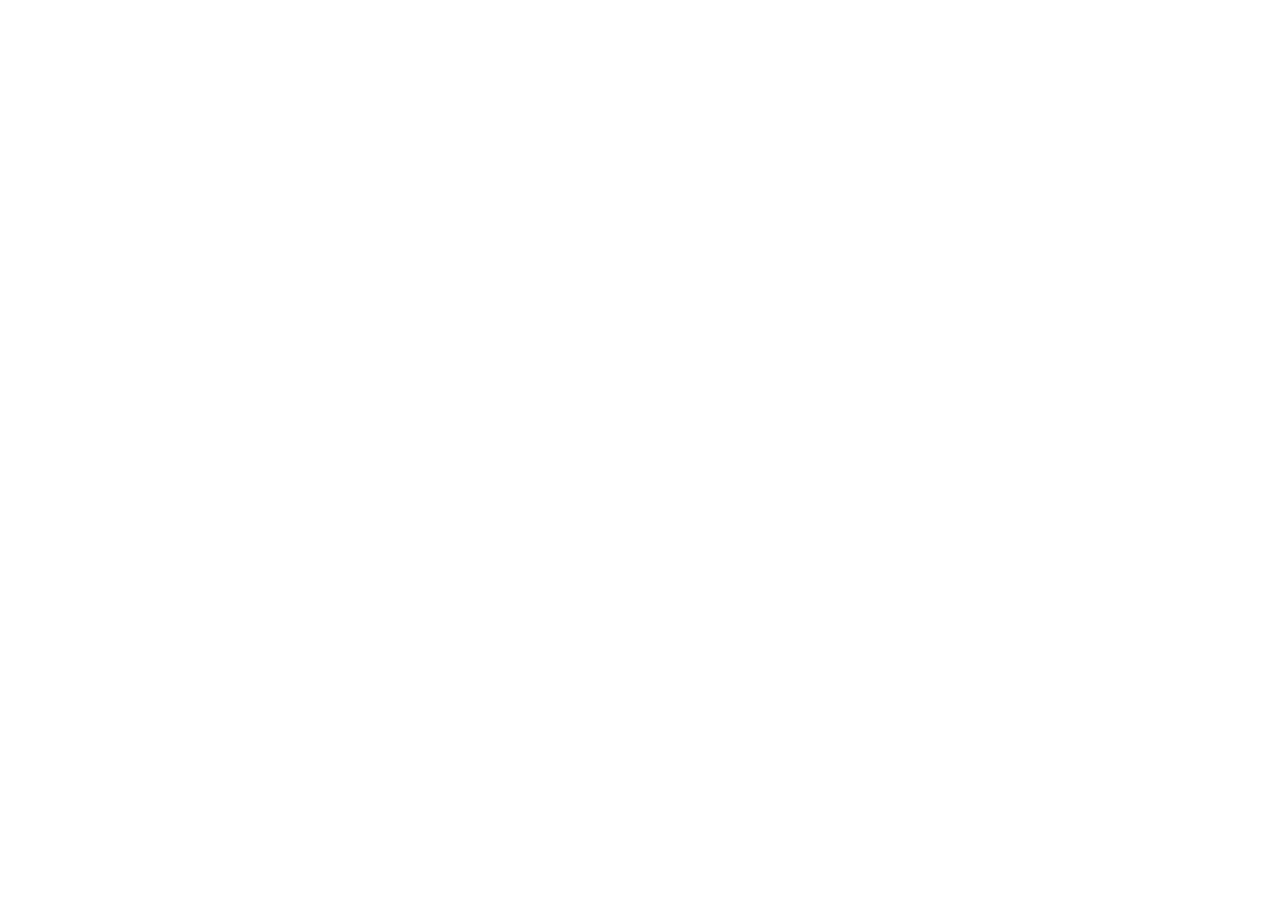
==== index.html @ 6e599aa5 "init index.html" ====
<!DOCTYPE html>
<html lang="en">
<head>
    <meta charset="UTF-8">
    <meta name="viewport" content="width=device-width, initial-scale=1.0">
    <title>Minimal Color Changing Background</title>
    <!-- Tailwind CSS CDN (still included for potential future use or if any default body styles are pulled) -->
    <script src="https://cdn.tailwindcss.com"></script>
    <style>
        /* Custom styles for smooth background transition */
        body {
            transition: background-color 0.1s ease-out; /* Smooth transition for background color */
            min-height: 100vh; /* Ensure body takes full viewport height */
            margin: 0; /* Remove default body margin */
            overflow: hidden; /* Prevent scrollbars if not needed */
        }
    </style>
</head>
<body class="bg-gray-900">

    <script>
        // JavaScript for background color animation based on cursor position
        document.body.addEventListener('mousemove', (e) => {
            // Get mouse X and Y coordinates relative to the viewport
            const mouseX = e.clientX;
            const mouseY = e.clientY;

            // Get the width and height of the viewport
            const viewportWidth = window.innerWidth;
            const viewportHeight = window.innerHeight;

            // Map mouseX to a red component (0-255)
            // As mouseX moves from left to right, red increases
            const red = Math.floor((mouseX / viewportWidth) * 255);

            // Map mouseY to a green component (0-255)
            // As mouseY moves from top to bottom, green increases
            const green = Math.floor((mouseY / viewportHeight) * 255);

            // Use a fixed or combined value for blue, or map it to something else
            // Here, we'll make blue inversely proportional to the average of red and green for variety
            const blue = Math.floor(255 - ((red + green) / 2));

            // Set the background color of the body
            document.body.style.backgroundColor = `rgb(${red}, ${green}, ${blue})`;
        });
    </script>
</body>
</html>
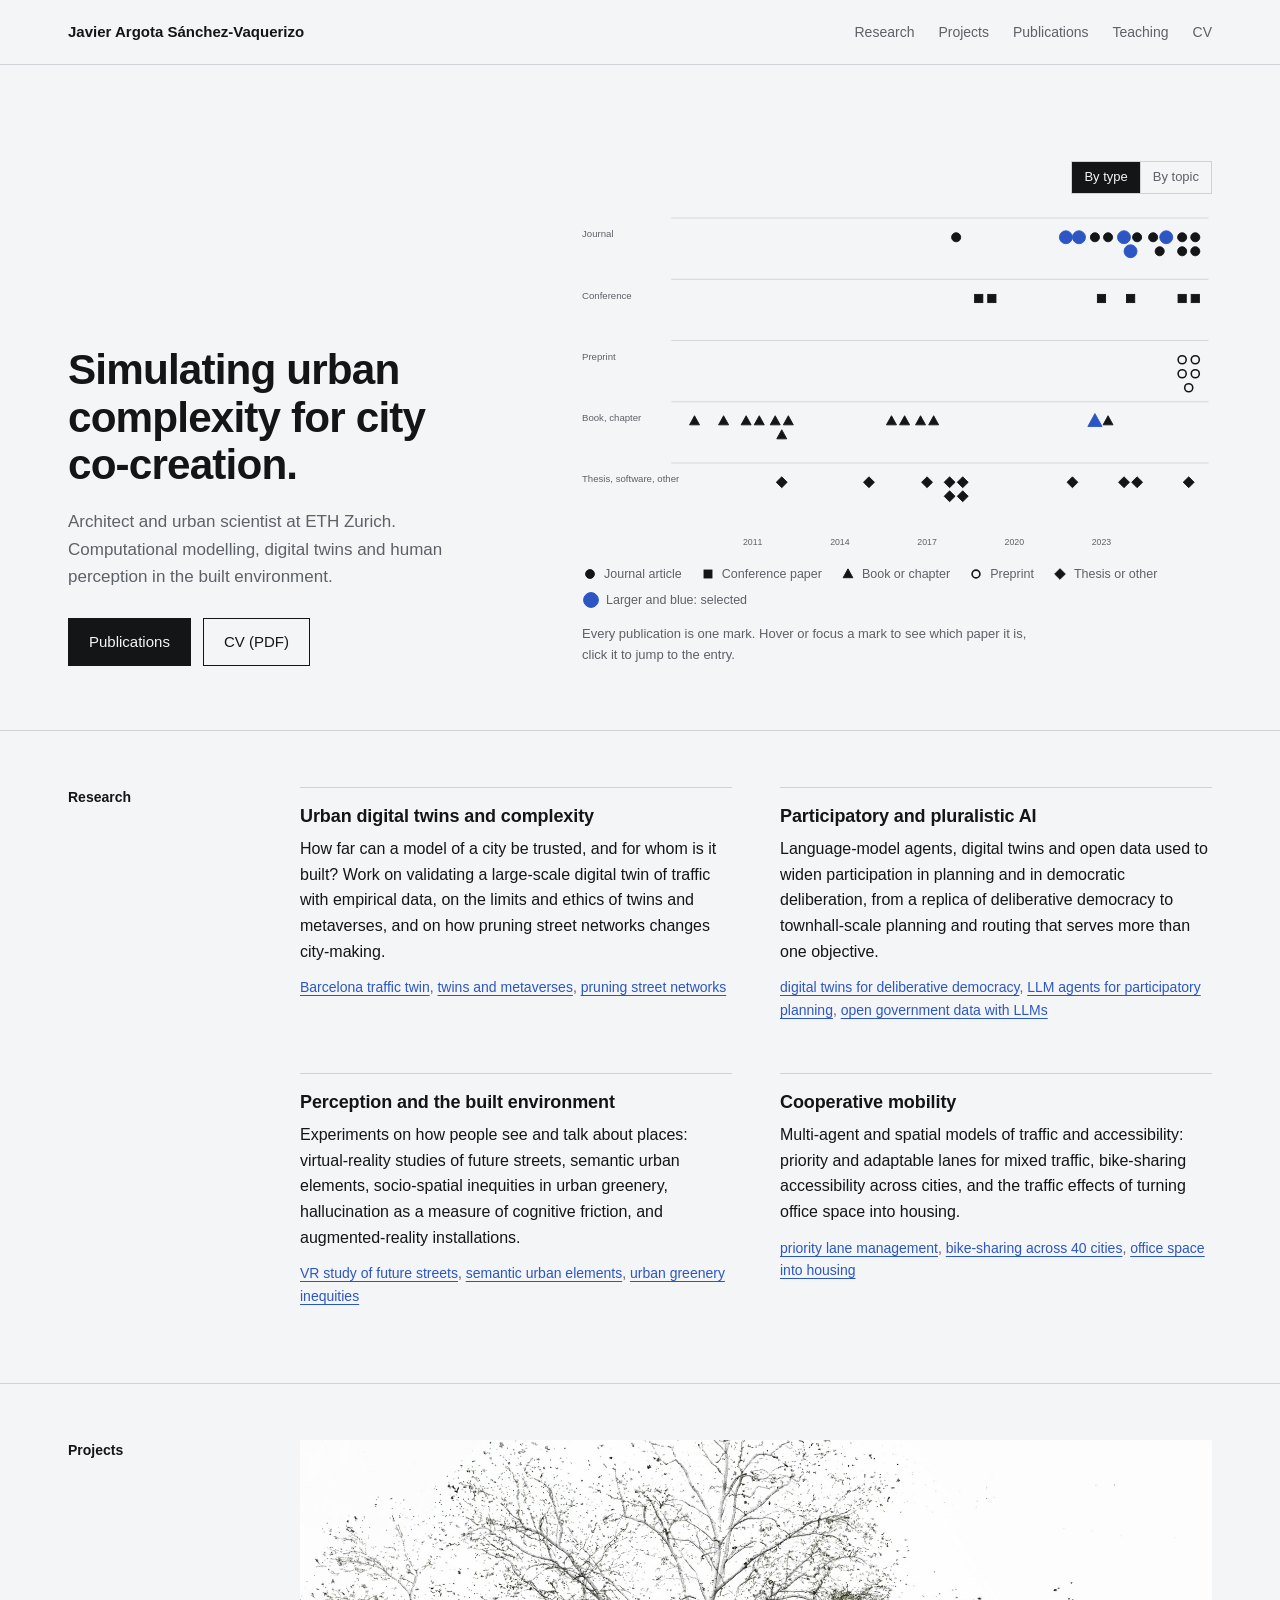
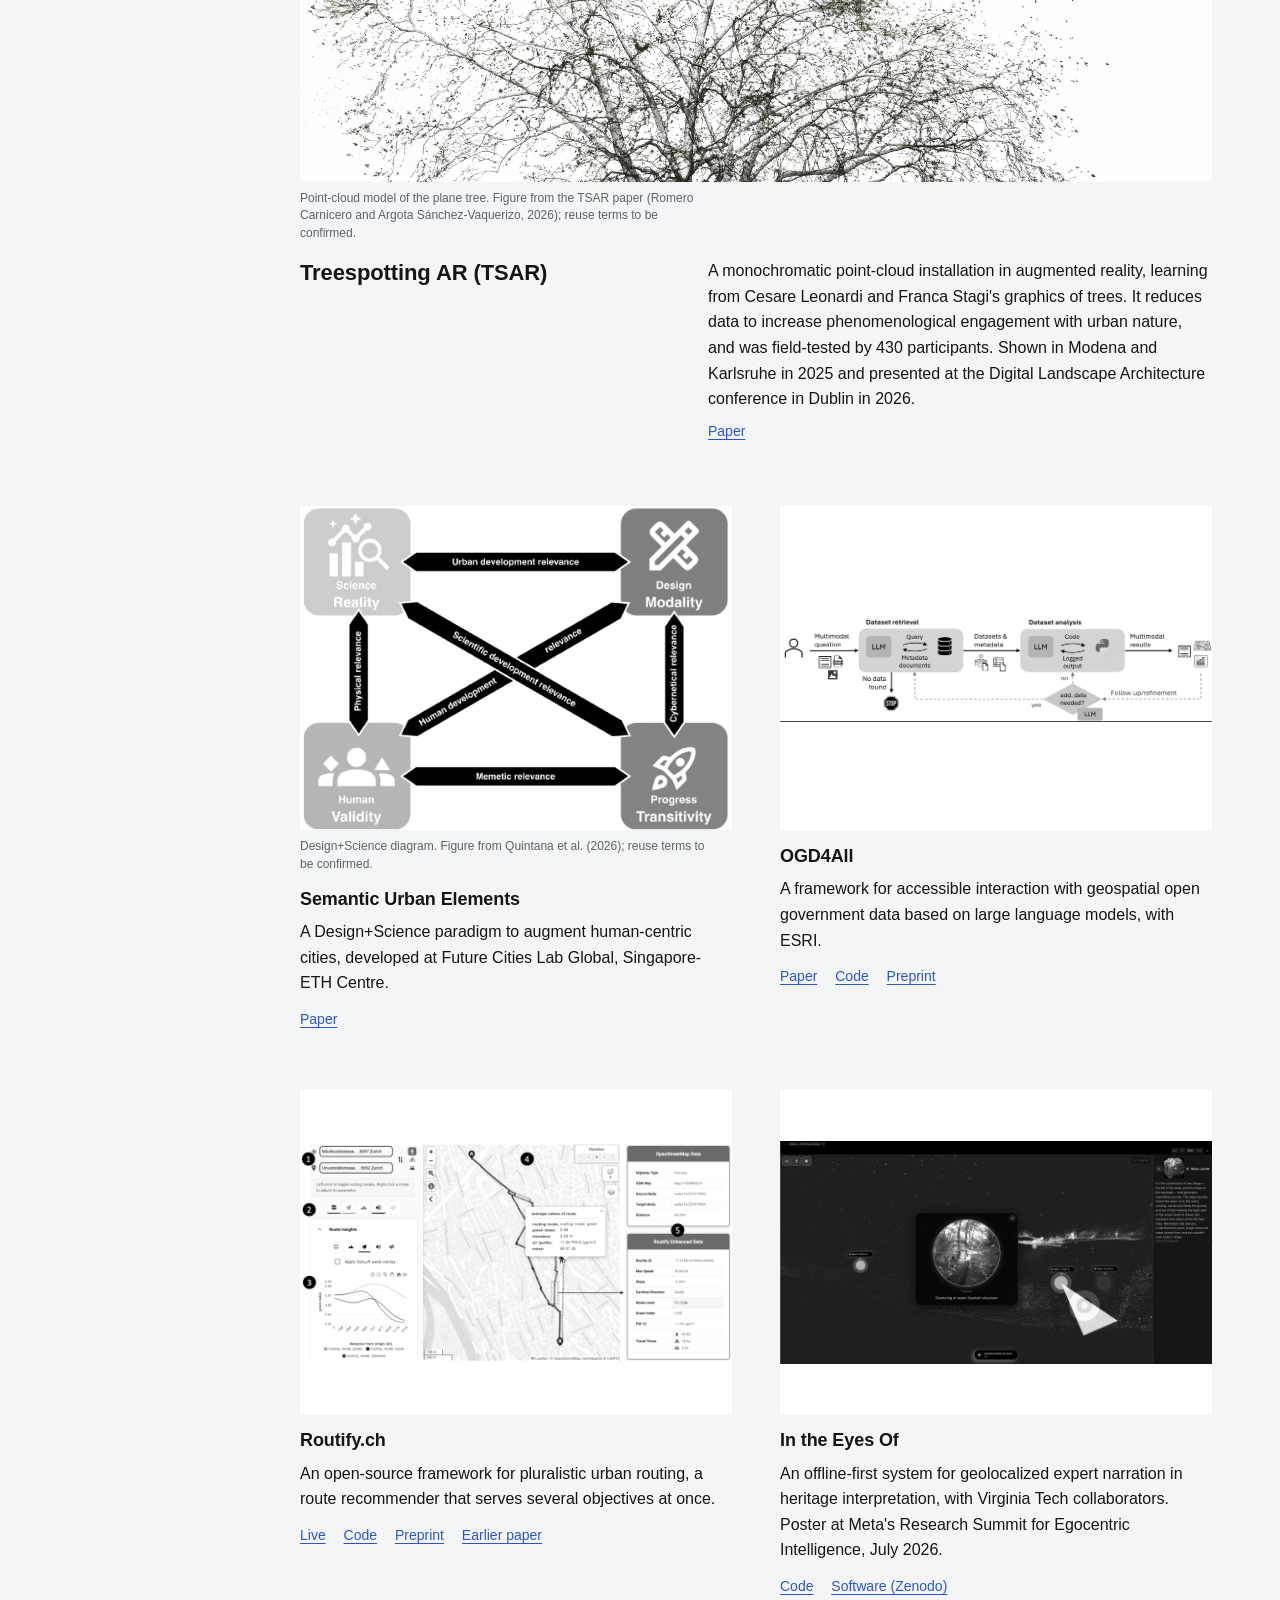
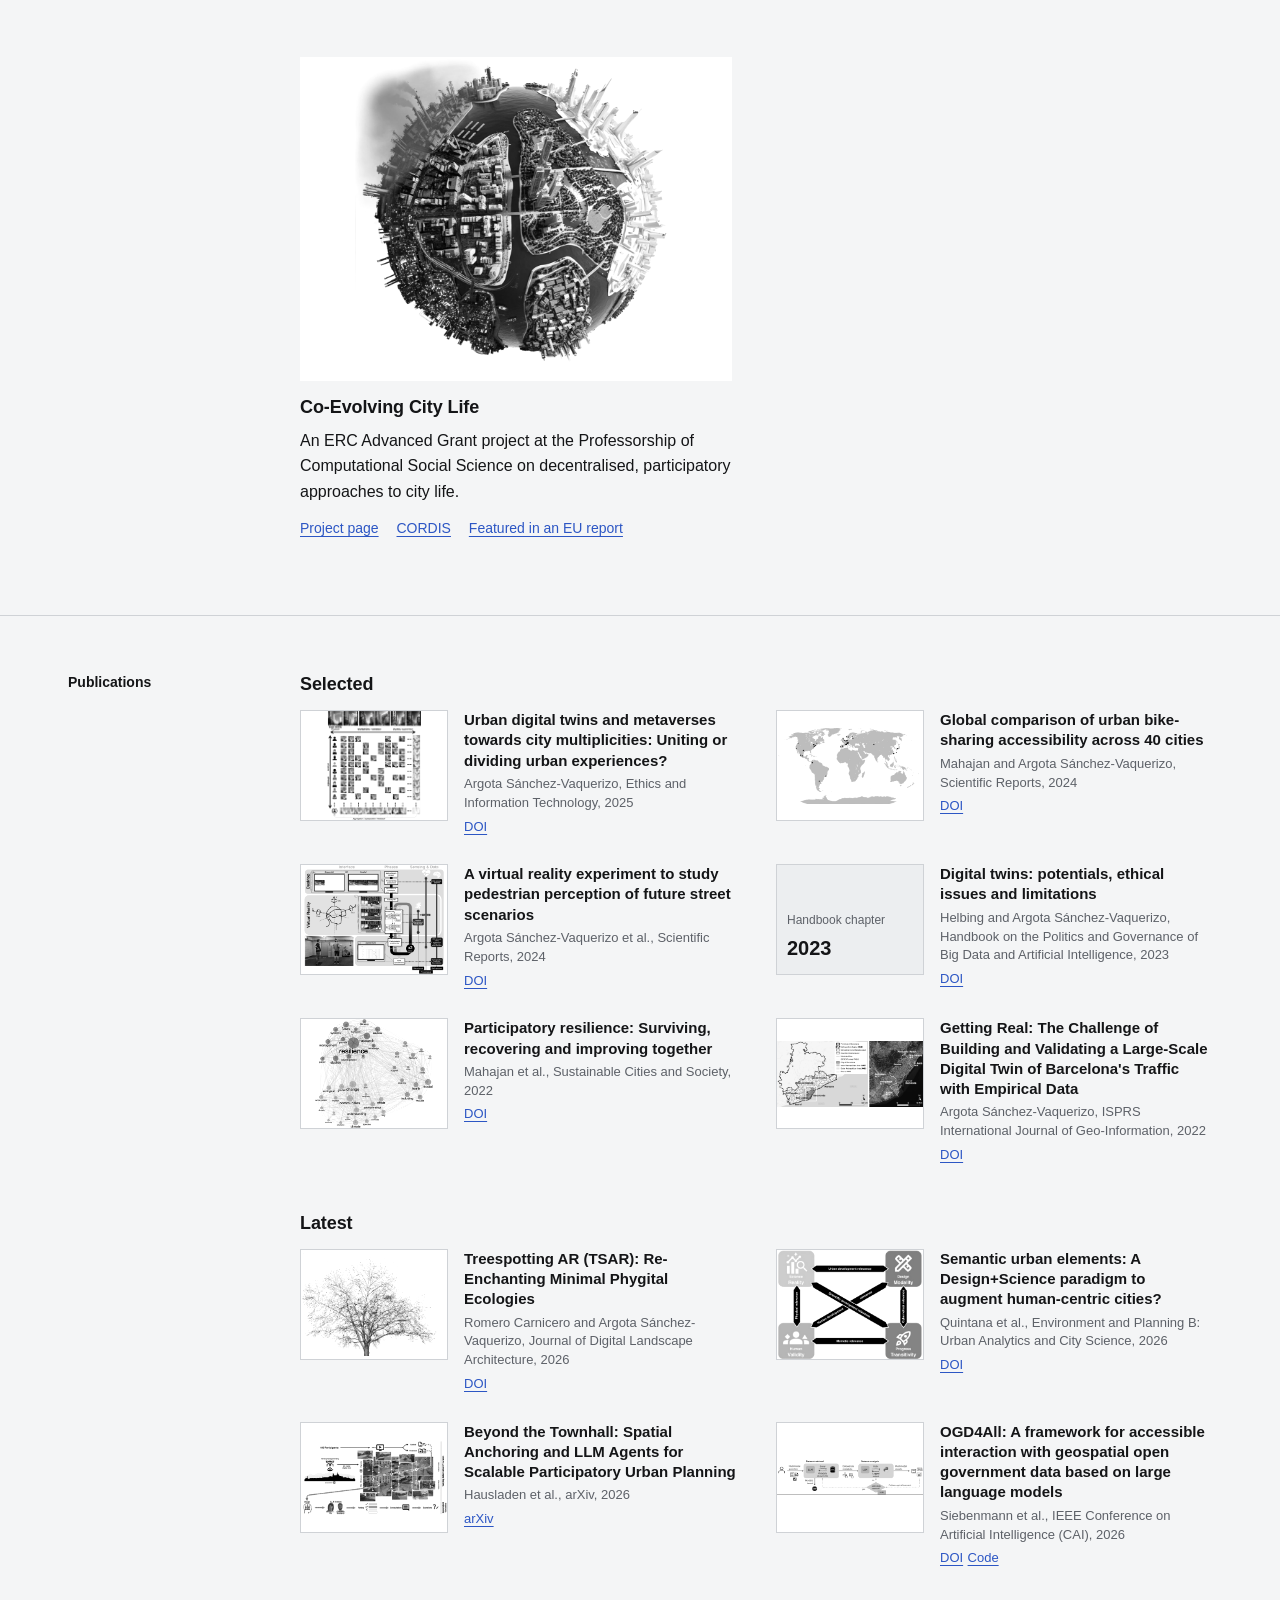
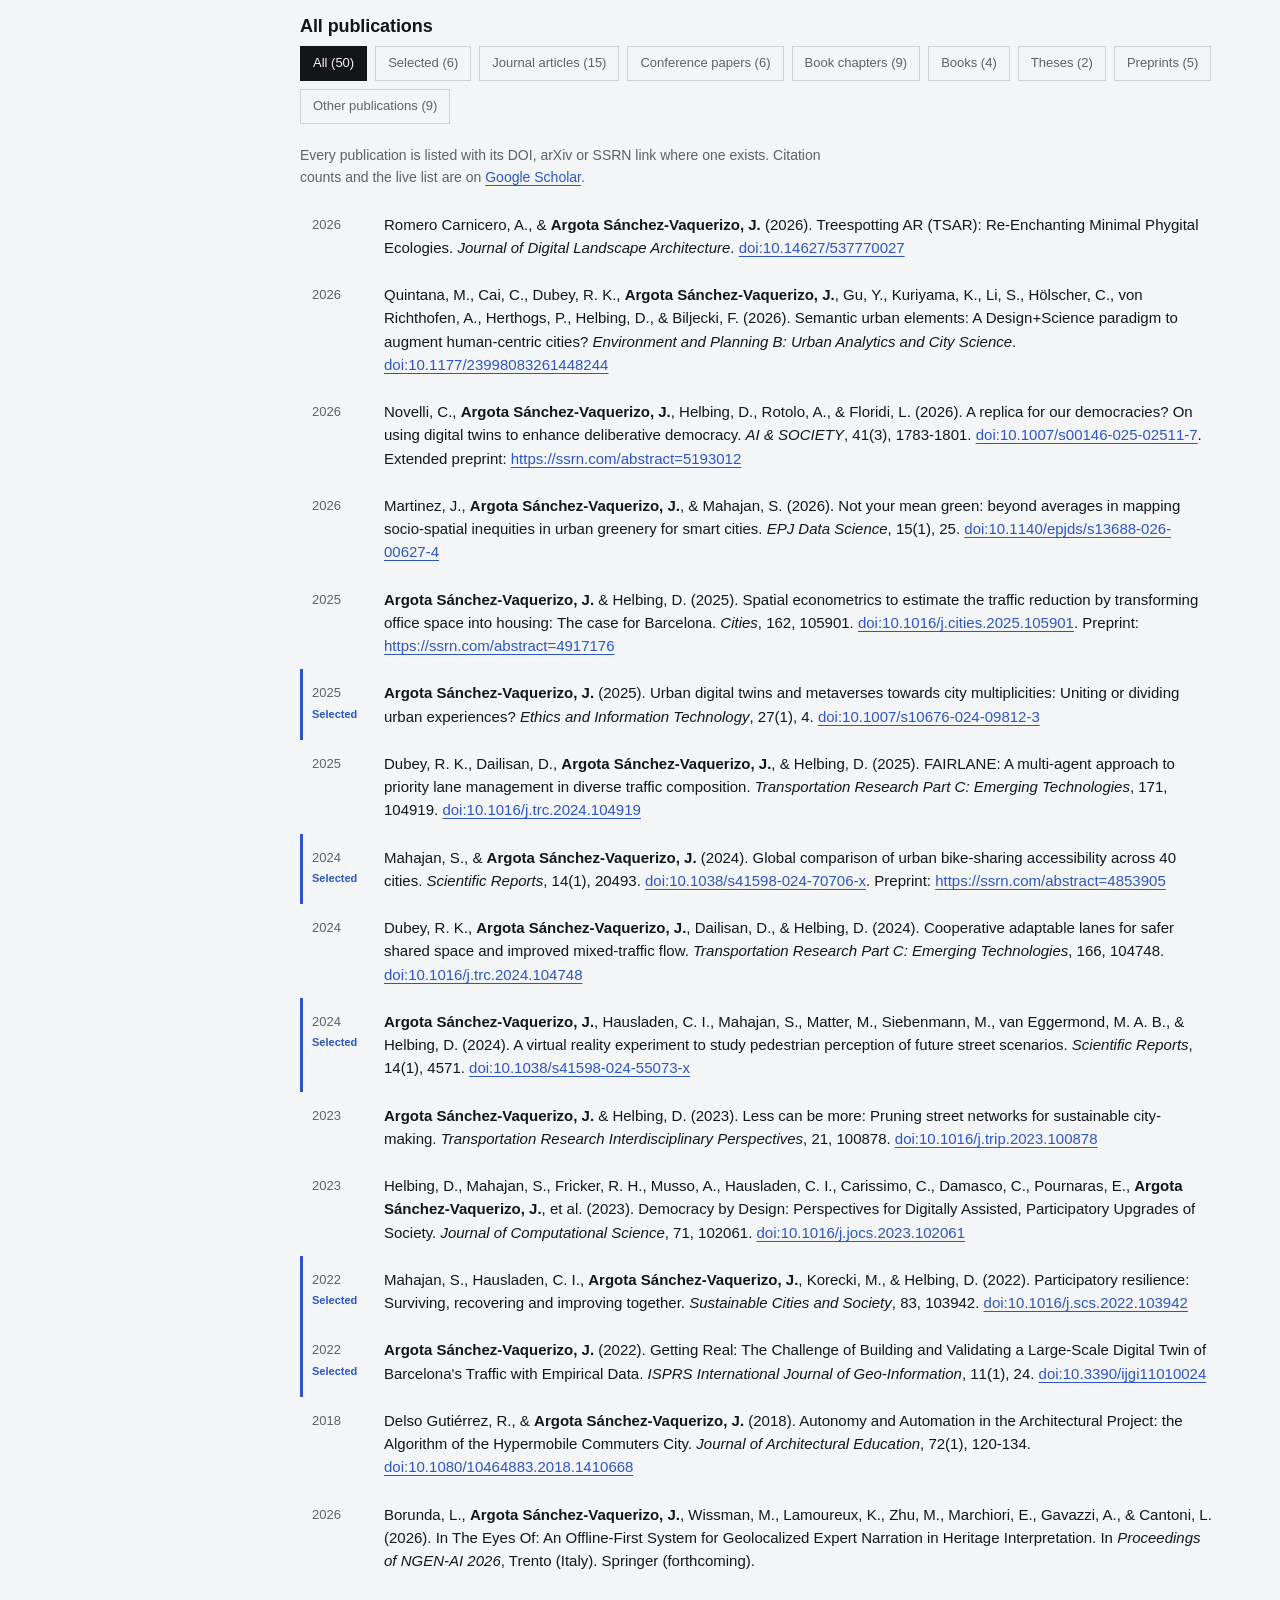
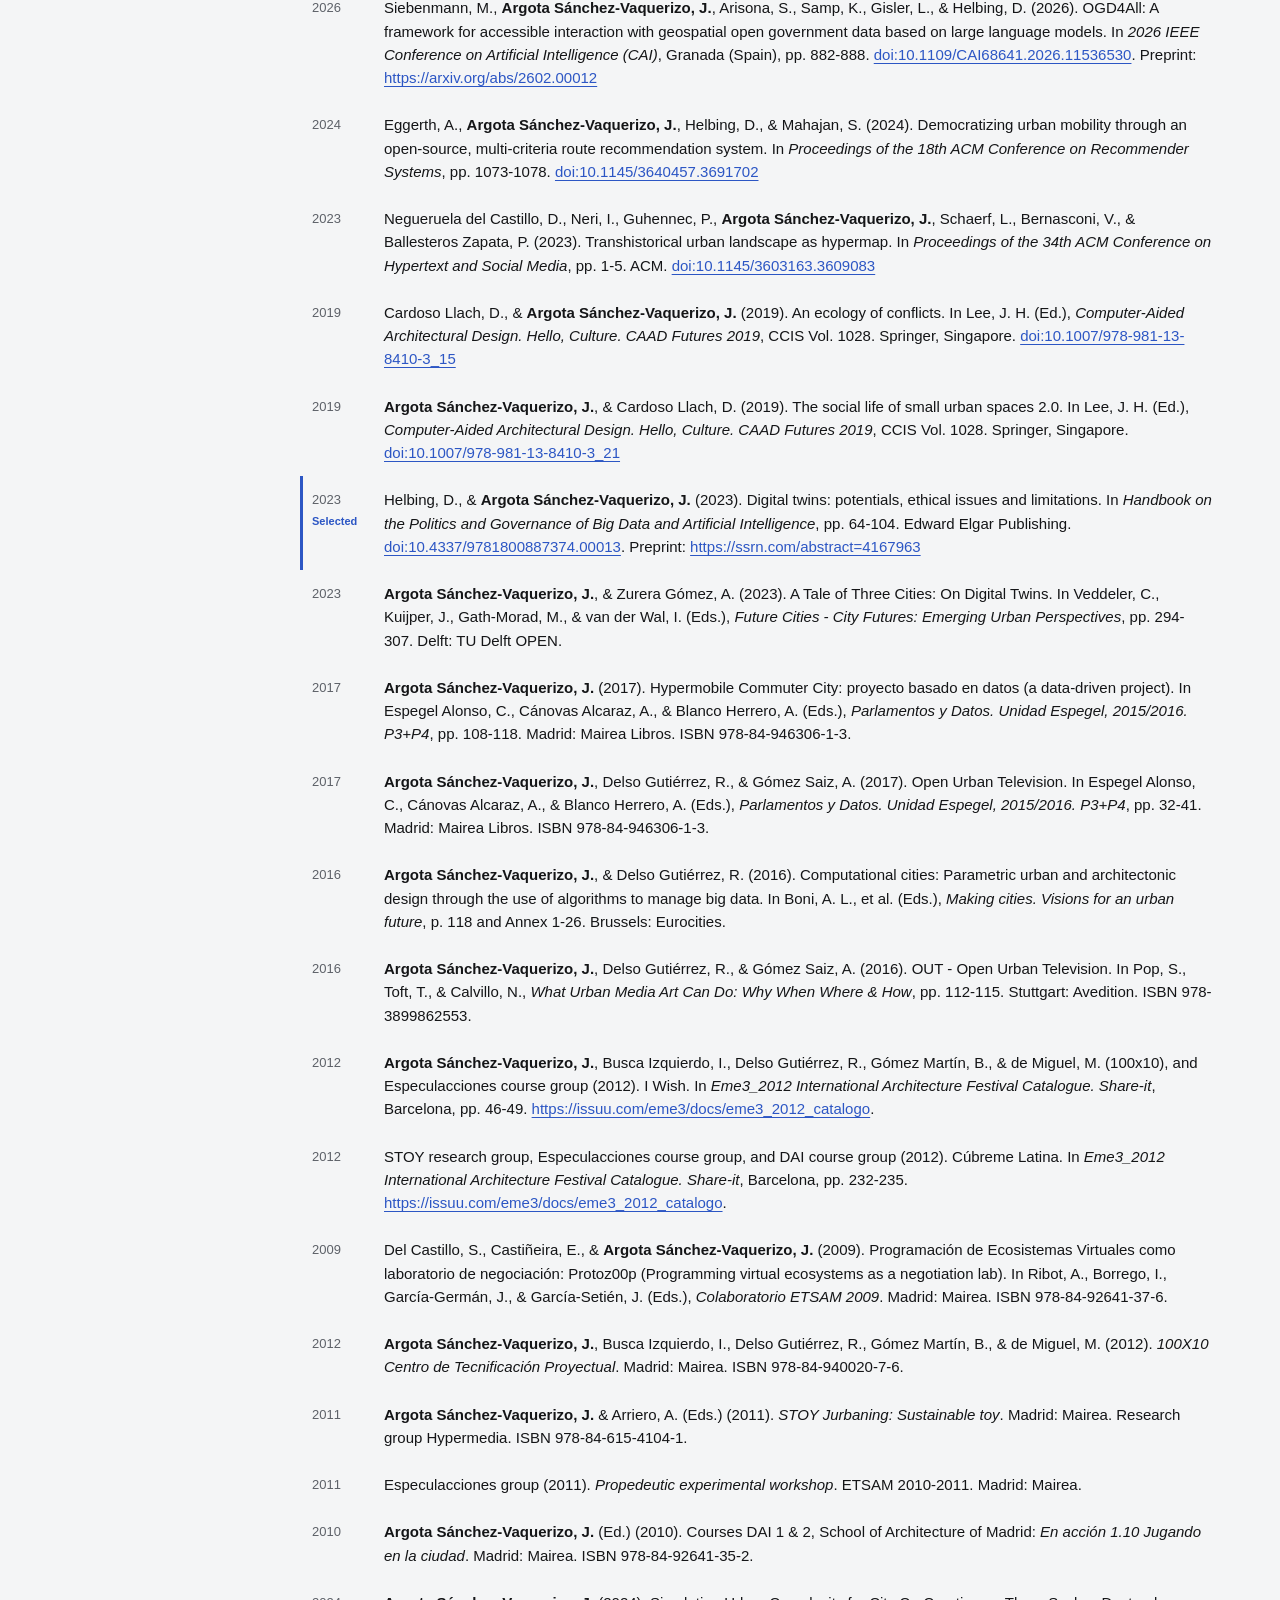
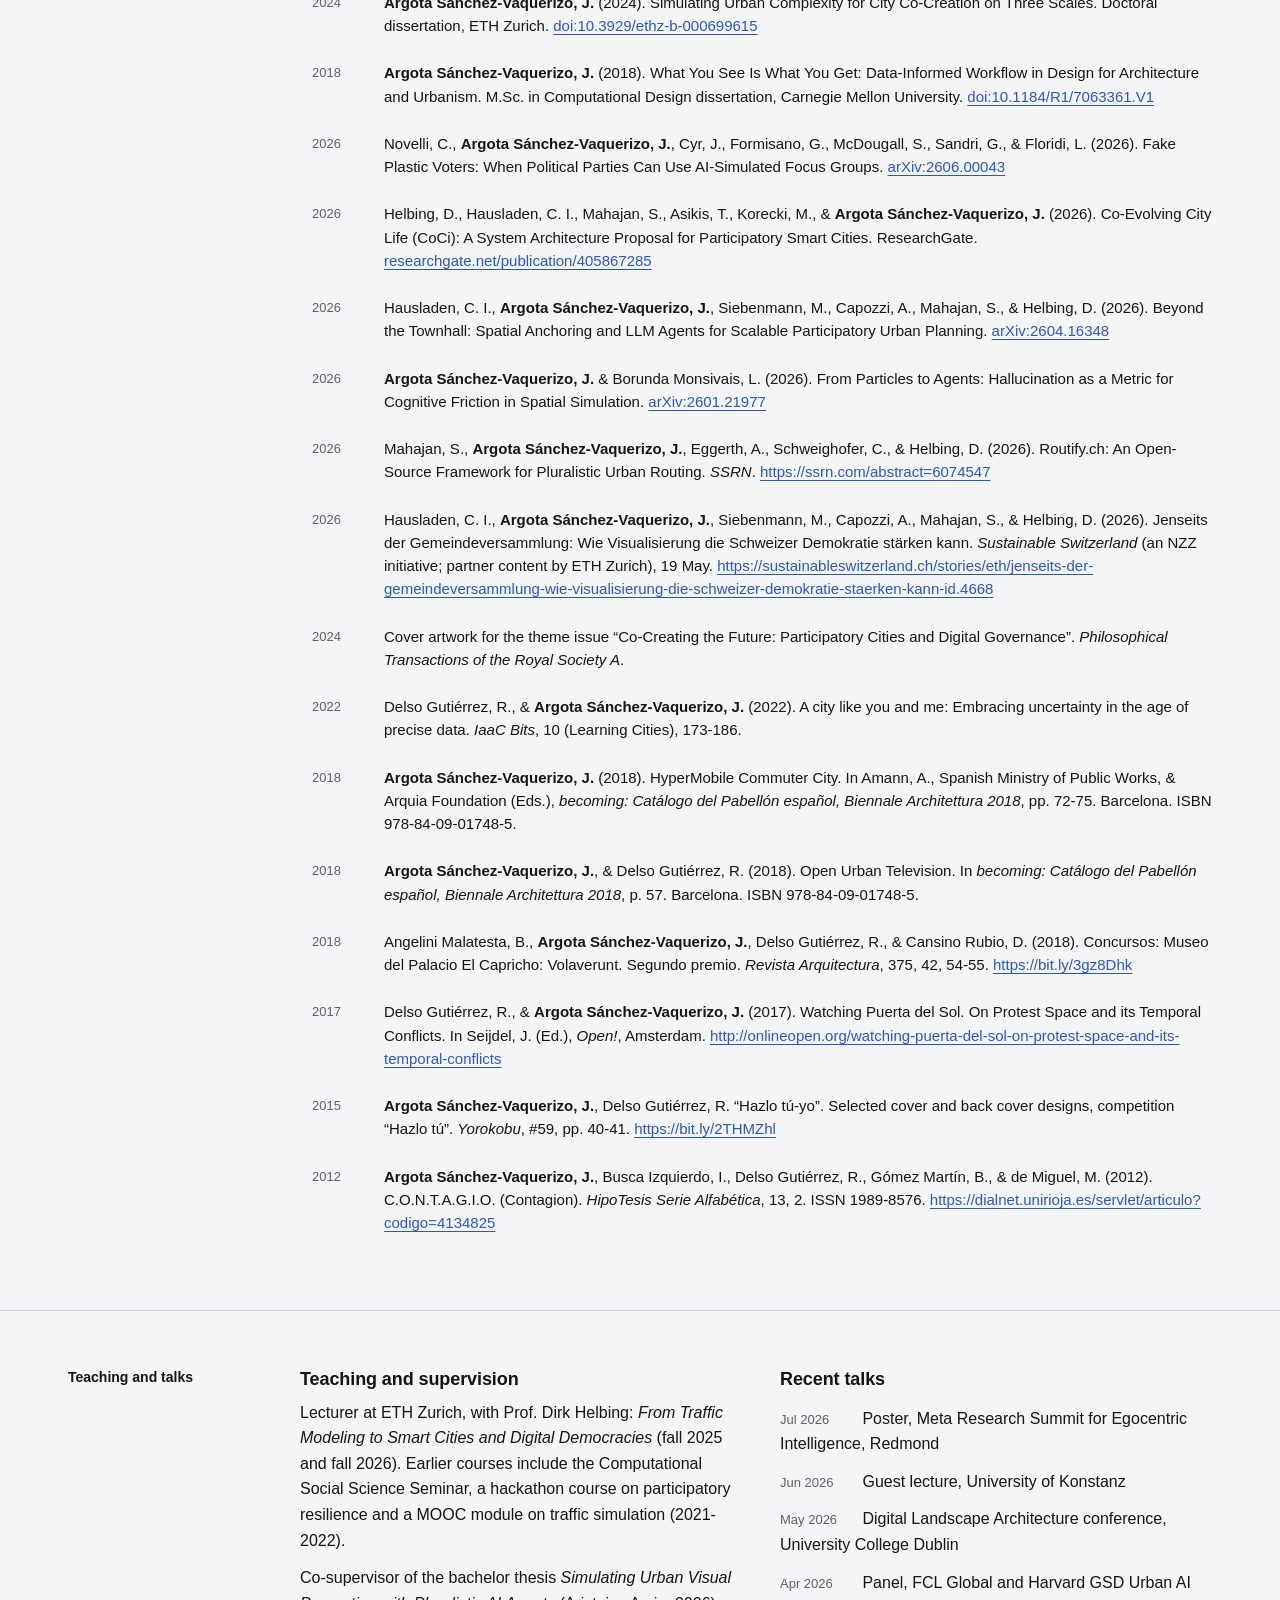
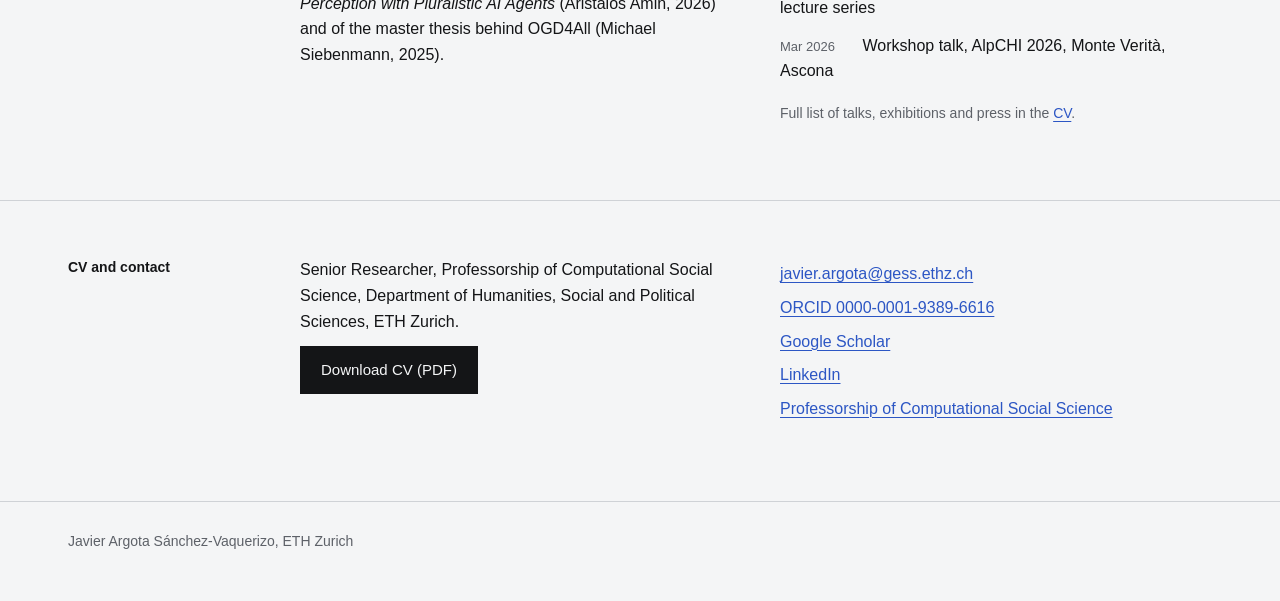
==== commit d273e082: "Replace the colour test page with the research site; keep karm/ and test/ Co-Authored-By: Claude Son" ====
--- a/index.html
+++ b/index.html
@@ -1,49 +1,584 @@
-<!DOCTYPE html>
+<!doctype html>
 <html lang="en">
 <head>
-    <meta charset="UTF-8">
-    <meta name="viewport" content="width=device-width, initial-scale=1.0">
-    <title>Minimal Color Changing Background</title>
-    <!-- Tailwind CSS CDN (still included for potential future use or if any default body styles are pulled) -->
-    <script src="https://cdn.tailwindcss.com"></script>
-    <style>
-        /* Custom styles for smooth background transition */
-        body {
-            transition: background-color 0.1s ease-out; /* Smooth transition for background color */
-            min-height: 100vh; /* Ensure body takes full viewport height */
-            margin: 0; /* Remove default body margin */
-            overflow: hidden; /* Prevent scrollbars if not needed */
-        }
-    </style>
+<meta charset="utf-8">
+<meta name="viewport" content="width=device-width, initial-scale=1">
+<title>Javier Argota Sánchez-Vaquerizo</title>
+<meta name="description" content="Urban digital twins, participatory AI and human perception of the built environment. Research by Javier Argota Sánchez-Vaquerizo, ETH Zurich.">
+<meta name="color-scheme" content="light dark">
+<meta name="author" content="Javier Argota Sánchez-Vaquerizo">
+<link rel="canonical" href="https://reivajar.github.io/">
+<meta property="og:type" content="website">
+<meta property="og:title" content="Javier Argota Sánchez-Vaquerizo">
+<meta property="og:description" content="Urban digital twins, participatory AI and human perception of the built environment.">
+<meta property="og:url" content="https://reivajar.github.io/">
+<meta name="twitter:card" content="summary">
+
+<link rel="stylesheet" href="styles.css">
+<script type="application/ld+json">
+{
+  "@context": "https://schema.org",
+  "@type": "Person",
+  "name": "Javier Argota Sánchez-Vaquerizo",
+  "jobTitle": "Senior Researcher",
+  "url": "https://reivajar.github.io/",
+  "affiliation": {"@type": "Organization", "name": "ETH Zurich"},
+  "sameAs": [
+    "https://orcid.org/0000-0001-9389-6616",
+    "http://scholar.google.com/citations?user=OVTnYkgAAAAJ",
+    "http://www.linkedin.com/in/javierargota"
+  ]
+}
+</script>
 </head>
-<body class="bg-gray-900">
-
-    <script>
-        // JavaScript for background color animation based on cursor position
-        document.body.addEventListener('mousemove', (e) => {
-            // Get mouse X and Y coordinates relative to the viewport
-            const mouseX = e.clientX;
-            const mouseY = e.clientY;
-
-            // Get the width and height of the viewport
-            const viewportWidth = window.innerWidth;
-            const viewportHeight = window.innerHeight;
-
-            // Map mouseX to a red component (0-255)
-            // As mouseX moves from left to right, red increases
-            const red = Math.floor((mouseX / viewportWidth) * 255);
-
-            // Map mouseY to a green component (0-255)
-            // As mouseY moves from top to bottom, green increases
-            const green = Math.floor((mouseY / viewportHeight) * 255);
-
-            // Use a fixed or combined value for blue, or map it to something else
-            // Here, we'll make blue inversely proportional to the average of red and green for variety
-            const blue = Math.floor(255 - ((red + green) / 2));
-
-            // Set the background color of the body
-            document.body.style.backgroundColor = `rgb(${red}, ${green}, ${blue})`;
-        });
-    </script>
+<body>
+<a class="skip" href="#main">Skip to content</a>
+
+<header class="nav">
+  <div class="wrap nav-in">
+    <a class="brand" href="#top">Javier Argota Sánchez-Vaquerizo</a>
+    <nav aria-label="Primary">
+      <a href="#research">Research</a>
+      <a href="#projects">Projects</a>
+      <a href="#publications">Publications</a>
+      <a href="#teaching">Teaching</a>
+      <a href="#cv">CV</a>
+    </nav>
+  </div>
+</header>
+
+<main id="main">
+
+<!-- HERO: asymmetric split. Left: message. Right: every publication as a clickable dot (real data). -->
+<section class="hero" id="top">
+  <div class="wrap hero-grid">
+    <div class="hero-text">
+      <h1>Simulating urban complexity for city co-creation.</h1>
+      <p class="lede">Architect and urban scientist at ETH Zurich. Computational modelling, digital twins and human perception in the built environment.</p>
+      <p class="actions">
+        <a class="btn btn-primary" href="#publications">Publications</a>
+        <a class="btn btn-secondary" href="assets/Argota_CV.pdf">CV (PDF)</a>
+      </p>
+    </div>
+    <figure class="hero-fig">
+      <div class="chart-tools"><div class="seg" role="group" aria-label="Group marks by"><button type="button" class="seg-btn" data-mode="type" aria-pressed="true">By type</button><button type="button" class="seg-btn" data-mode="topic" aria-pressed="false">By topic</button></div></div>
+<svg viewBox="0 0 720 396" role="group" aria-label="Every publication as a mark, by year and type" class="dots" data-mode="type">
+<line class="lane" x1="102" y1="16" x2="716" y2="16"/>
+<text class="lane-label" x="0" y="38">Journal</text>
+<line class="lane" x1="102" y1="86" x2="716" y2="86"/>
+<text class="lane-label" x="0" y="108">Conference</text>
+<line class="lane" x1="102" y1="156" x2="716" y2="156"/>
+<text class="lane-label" x="0" y="178">Preprint</text>
+<line class="lane" x1="102" y1="226" x2="716" y2="226"/>
+<text class="lane-label" x="0" y="248">Book, chapter</text>
+<line class="lane" x1="102" y1="296" x2="716" y2="296"/>
+<text class="lane-label" x="0" y="318">Thesis, software, other</text>
+<text class="tick" x="195.1" y="390" text-anchor="middle">2011</text>
+<text class="tick" x="294.7" y="390" text-anchor="middle">2014</text>
+<text class="tick" x="394.4" y="390" text-anchor="middle">2017</text>
+<text class="tick" x="494.1" y="390" text-anchor="middle">2020</text>
+<text class="tick" x="593.7" y="390" text-anchor="middle">2023</text>
+<a href="#pub15" class="mark" data-id="pub15" aria-label="Autonomy and Automation in the Architectural Project: the Algorithm of the Hypermobile Commuters City"><circle class="shape" cx="427.6" cy="38.0" r="5.2"/></a>
+<a href="#pub13" class="mark sel" data-id="pub13" aria-label="Participatory resilience: Surviving, recovering and improving together"><circle class="shape" cx="553.0" cy="38.0" r="7.4"/></a>
+<a href="#pub14" class="mark sel" data-id="pub14" aria-label="Getting Real: The Challenge of Building and Validating a Large-Scale Digital Twin of Barcelona&#x27;s Traffic with Empirical Data"><circle class="shape" cx="568.0" cy="38.0" r="7.4"/></a>
+<a href="#pub11" class="mark" data-id="pub11" aria-label="Less can be more: Pruning street networks for sustainable city-making"><circle class="shape" cx="586.2" cy="38.0" r="5.2"/></a>
+<a href="#pub12" class="mark" data-id="pub12" aria-label="Democracy by Design: Perspectives for Digitally Assisted, Participatory Upgrades of Society"><circle class="shape" cx="601.2" cy="38.0" r="5.2"/></a>
+<a href="#pub08" class="mark sel" data-id="pub08" aria-label="Global comparison of urban bike-sharing accessibility across 40 cities"><circle class="shape" cx="619.4" cy="38.0" r="7.4"/></a>
+<a href="#pub09" class="mark" data-id="pub09" aria-label="Cooperative adaptable lanes for safer shared space and improved mixed-traffic flow"><circle class="shape" cx="634.4" cy="38.0" r="5.2"/></a>
+<a href="#pub10" class="mark sel" data-id="pub10" aria-label="A virtual reality experiment to study pedestrian perception of future street scenarios"><circle class="shape" cx="626.9" cy="54.0" r="7.4"/></a>
+<a href="#pub05" class="mark" data-id="pub05" aria-label="Spatial econometrics to estimate the traffic reduction by transforming office space into housing: The case for Barcelona"><circle class="shape" cx="652.7" cy="38.0" r="5.2"/></a>
+<a href="#pub06" class="mark sel" data-id="pub06" aria-label="Urban digital twins and metaverses towards city multiplicities: Uniting or dividing urban experiences?"><circle class="shape" cx="667.7" cy="38.0" r="7.4"/></a>
+<a href="#pub07" class="mark" data-id="pub07" aria-label="FAIRLANE: A multi-agent approach to priority lane management in diverse traffic composition"><circle class="shape" cx="660.2" cy="54.0" r="5.2"/></a>
+<a href="#pub01" class="mark" data-id="pub01" aria-label="Treespotting AR (TSAR): Re-Enchanting Minimal Phygital Ecologies"><circle class="shape" cx="685.9" cy="38.0" r="5.2"/></a>
+<a href="#pub02" class="mark" data-id="pub02" aria-label="Semantic urban elements: A Design+Science paradigm to augment human-centric cities?"><circle class="shape" cx="700.9" cy="38.0" r="5.2"/></a>
+<a href="#pub03" class="mark" data-id="pub03" aria-label="A replica for our democracies?"><circle class="shape" cx="685.9" cy="54.0" r="5.2"/></a>
+<a href="#pub04" class="mark" data-id="pub04" aria-label="Not your mean green: beyond averages in mapping socio-spatial inequities in urban greenery for smart cities"><circle class="shape" cx="700.9" cy="54.0" r="5.2"/></a>
+<a href="#pub20" class="mark" data-id="pub20" aria-label="An ecology of conflicts"><rect class="shape" x="448.7" y="103.3" width="9.4" height="9.4"/></a>
+<a href="#pub21" class="mark" data-id="pub21" aria-label="The social life of small urban spaces 2.0"><rect class="shape" x="463.7" y="103.3" width="9.4" height="9.4"/></a>
+<a href="#pub19" class="mark" data-id="pub19" aria-label="Transhistorical urban landscape as hypermap"><rect class="shape" x="589.0" y="103.3" width="9.4" height="9.4"/></a>
+<a href="#pub18" class="mark" data-id="pub18" aria-label="Democratizing urban mobility through an open-source, multi-criteria route recommendation system"><rect class="shape" x="622.3" y="103.3" width="9.4" height="9.4"/></a>
+<a href="#pub16" class="mark" data-id="pub16" aria-label="In The Eyes Of: An Offline-First System for Geolocalized Expert Narration in Heritage Interpretation"><rect class="shape" x="681.2" y="103.3" width="9.4" height="9.4"/></a>
+<a href="#pub17" class="mark" data-id="pub17" aria-label="OGD4All: A framework for accessible interaction with geospatial open government data based on large language models"><rect class="shape" x="696.2" y="103.3" width="9.4" height="9.4"/></a>
+<a href="#pub37" class="mark" data-id="pub37" aria-label="Fake Plastic Voters: When Political Parties Can Use AI-Simulated Focus Groups"><circle class="shape ring" cx="685.9" cy="178.0" r="4.6"/></a>
+<a href="#pub38" class="mark" data-id="pub38" aria-label="Co-Evolving City Life (CoCi): A System Architecture Proposal for Participatory Smart Cities"><circle class="shape ring" cx="700.9" cy="178.0" r="4.6"/></a>
+<a href="#pub39" class="mark" data-id="pub39" aria-label="Beyond the Townhall: Spatial Anchoring and LLM Agents for Scalable Participatory Urban Planning"><circle class="shape ring" cx="685.9" cy="194.0" r="4.6"/></a>
+<a href="#pub40" class="mark" data-id="pub40" aria-label="From Particles to Agents: Hallucination as a Metric for Cognitive Friction in Spatial Simulation"><circle class="shape ring" cx="700.9" cy="194.0" r="4.6"/></a>
+<a href="#pub41" class="mark" data-id="pub41" aria-label="Routify.ch: An Open-Source Framework for Pluralistic Urban Routing"><circle class="shape ring" cx="693.4" cy="210.0" r="4.6"/></a>
+<a href="#pub30" class="mark" data-id="pub30" aria-label="Programación de Ecosistemas Virtuales como laboratorio de negociación: Protoz00p (Programming virtual ecosystems as a negotiation lab)"><polygon class="shape" points="128.6,242.0 134.3,252.4 122.9,252.4"/></a>
+<a href="#pub34" class="mark" data-id="pub34" aria-label="Courses DAI 1 &amp; 2, School of Architecture of Madrid: En acción 1.10 Jugando en la ciudad"><polygon class="shape" points="161.8,242.0 167.6,252.4 156.1,252.4"/></a>
+<a href="#pub32" class="mark" data-id="pub32" aria-label="STOY Jurbaning: Sustainable toy"><polygon class="shape" points="187.6,242.0 193.3,252.4 181.8,252.4"/></a>
+<a href="#pub33" class="mark" data-id="pub33" aria-label="Propedeutic experimental workshop"><polygon class="shape" points="202.6,242.0 208.3,252.4 196.8,252.4"/></a>
+<a href="#pub28" class="mark" data-id="pub28" aria-label="I Wish"><polygon class="shape" points="220.8,242.0 226.5,252.4 215.1,252.4"/></a>
+<a href="#pub29" class="mark" data-id="pub29" aria-label="Cúbreme Latina"><polygon class="shape" points="235.8,242.0 241.5,252.4 230.1,252.4"/></a>
+<a href="#pub31" class="mark" data-id="pub31" aria-label="100X10 Centro de Tecnificación Proyectual"><polygon class="shape" points="228.3,258.0 234.0,268.4 222.6,268.4"/></a>
+<a href="#pub26" class="mark" data-id="pub26" aria-label="Computational cities: Parametric urban and architectonic design through the use of algorithms to manage big data"><polygon class="shape" points="353.7,242.0 359.4,252.4 347.9,252.4"/></a>
+<a href="#pub27" class="mark" data-id="pub27" aria-label="OUT - Open Urban Television"><polygon class="shape" points="368.7,242.0 374.4,252.4 362.9,252.4"/></a>
+<a href="#pub24" class="mark" data-id="pub24" aria-label="Hypermobile Commuter City: proyecto basado en datos (a data-driven project)"><polygon class="shape" points="386.9,242.0 392.6,252.4 381.2,252.4"/></a>
+<a href="#pub25" class="mark" data-id="pub25" aria-label="Open Urban Television"><polygon class="shape" points="401.9,242.0 407.6,252.4 396.2,252.4"/></a>
+<a href="#pub22" class="mark sel" data-id="pub22" aria-label="Digital twins: potentials, ethical issues and limitations"><polygon class="shape" points="586.2,239.5 594.4,254.3 578.1,254.3"/></a>
+<a href="#pub23" class="mark" data-id="pub23" aria-label="A Tale of Three Cities: On Digital Twins"><polygon class="shape" points="601.2,242.0 606.9,252.4 595.5,252.4"/></a>
+<a href="#pub50" class="mark" data-id="pub50" aria-label="C.O.N.T.A.G.I.O"><polygon class="shape" points="228.3,311.8 234.5,318.0 228.3,324.2 222.0,318.0"/></a>
+<a href="#pub49" class="mark" data-id="pub49" aria-label="Hazlo tú-yo"><polygon class="shape" points="327.9,311.8 334.2,318.0 327.9,324.2 321.7,318.0"/></a>
+<a href="#pub48" class="mark" data-id="pub48" aria-label="Watching Puerta del Sol"><polygon class="shape" points="394.4,311.8 400.6,318.0 394.4,324.2 388.1,318.0"/></a>
+<a href="#pub36" class="mark" data-id="pub36" aria-label="What You See Is What You Get: Data-Informed Workflow in Design for Architecture and Urbanism"><polygon class="shape" points="420.1,311.8 426.4,318.0 420.1,324.2 413.9,318.0"/></a>
+<a href="#pub45" class="mark" data-id="pub45" aria-label="HyperMobile Commuter City"><polygon class="shape" points="435.1,311.8 441.4,318.0 435.1,324.2 428.9,318.0"/></a>
+<a href="#pub46" class="mark" data-id="pub46" aria-label="Open Urban Television"><polygon class="shape" points="420.1,327.8 426.4,334.0 420.1,340.2 413.9,334.0"/></a>
+<a href="#pub47" class="mark" data-id="pub47" aria-label="Concursos: Museo del Palacio El Capricho: Volaverunt"><polygon class="shape" points="435.1,327.8 441.4,334.0 435.1,340.2 428.9,334.0"/></a>
+<a href="#pub44" class="mark" data-id="pub44" aria-label="A city like you and me: Embracing uncertainty in the age of precise data"><polygon class="shape" points="560.5,311.8 566.7,318.0 560.5,324.2 554.3,318.0"/></a>
+<a href="#pub35" class="mark" data-id="pub35" aria-label="Simulating Urban Complexity for City Co-Creation on Three Scales"><polygon class="shape" points="619.4,311.8 625.7,318.0 619.4,324.2 613.2,318.0"/></a>
+<a href="#pub43" class="mark" data-id="pub43" aria-label="Co-Creating the Future: Participatory Cities and Digital Governance"><polygon class="shape" points="634.4,311.8 640.7,318.0 634.4,324.2 628.2,318.0"/></a>
+<a href="#pub42" class="mark" data-id="pub42" aria-label="Jenseits der Gemeindeversammlung: Wie Visualisierung die Schweizer Demokratie stärken kann"><polygon class="shape" points="693.4,311.8 699.6,318.0 693.4,324.2 687.1,318.0"/></a>
+</svg>
+<svg viewBox="0 0 720 476" role="group" aria-label="Every publication as a mark, by year and topic" class="dots" data-mode="topic" hidden>
+<line class="lane" x1="102" y1="16" x2="716" y2="16"/>
+<text class="lane-label" x="0" y="38">Digital twins</text>
+<line class="lane" x1="102" y1="102" x2="716" y2="102"/>
+<text class="lane-label" x="0" y="124">Participatory AI</text>
+<line class="lane" x1="102" y1="188" x2="716" y2="188"/>
+<text class="lane-label" x="0" y="210">Perception</text>
+<line class="lane" x1="102" y1="274" x2="716" y2="274"/>
+<text class="lane-label" x="0" y="296">Mobility</text>
+<line class="lane" x1="102" y1="360" x2="716" y2="360"/>
+<text class="lane-label" x="0" y="382">Design practice</text>
+<text class="tick" x="195.1" y="470" text-anchor="middle">2011</text>
+<text class="tick" x="294.7" y="470" text-anchor="middle">2014</text>
+<text class="tick" x="394.4" y="470" text-anchor="middle">2017</text>
+<text class="tick" x="494.1" y="470" text-anchor="middle">2020</text>
+<text class="tick" x="593.7" y="470" text-anchor="middle">2023</text>
+<a href="#pub14" class="mark sel" data-id="pub14" aria-label="Getting Real: The Challenge of Building and Validating a Large-Scale Digital Twin of Barcelona&#x27;s Traffic with Empirical Data"><circle class="shape" cx="553.0" cy="38.0" r="7.4"/></a>
+<a href="#pub44" class="mark" data-id="pub44" aria-label="A city like you and me: Embracing uncertainty in the age of precise data"><polygon class="shape" points="568.0,31.8 574.2,38.0 568.0,44.2 561.8,38.0"/></a>
+<a href="#pub11" class="mark" data-id="pub11" aria-label="Less can be more: Pruning street networks for sustainable city-making"><circle class="shape" cx="586.2" cy="38.0" r="5.2"/></a>
+<a href="#pub22" class="mark sel" data-id="pub22" aria-label="Digital twins: potentials, ethical issues and limitations"><polygon class="shape" points="601.2,29.5 609.4,44.3 593.1,44.3"/></a>
+<a href="#pub23" class="mark" data-id="pub23" aria-label="A Tale of Three Cities: On Digital Twins"><polygon class="shape" points="593.7,48.0 599.4,58.4 588.0,58.4"/></a>
+<a href="#pub35" class="mark" data-id="pub35" aria-label="Simulating Urban Complexity for City Co-Creation on Three Scales"><polygon class="shape" points="626.9,31.8 633.2,38.0 626.9,44.2 620.7,38.0"/></a>
+<a href="#pub06" class="mark sel" data-id="pub06" aria-label="Urban digital twins and metaverses towards city multiplicities: Uniting or dividing urban experiences?"><circle class="shape" cx="660.2" cy="38.0" r="7.4"/></a>
+<a href="#pub13" class="mark sel" data-id="pub13" aria-label="Participatory resilience: Surviving, recovering and improving together"><circle class="shape" cx="560.5" cy="124.0" r="7.4"/></a>
+<a href="#pub12" class="mark" data-id="pub12" aria-label="Democracy by Design: Perspectives for Digitally Assisted, Participatory Upgrades of Society"><circle class="shape" cx="593.7" cy="124.0" r="5.2"/></a>
+<a href="#pub18" class="mark" data-id="pub18" aria-label="Democratizing urban mobility through an open-source, multi-criteria route recommendation system"><rect class="shape" x="614.8" y="119.3" width="9.4" height="9.4"/></a>
+<a href="#pub43" class="mark" data-id="pub43" aria-label="Co-Creating the Future: Participatory Cities and Digital Governance"><polygon class="shape" points="634.4,117.8 640.7,124.0 634.4,130.2 628.2,124.0"/></a>
+<a href="#pub03" class="mark" data-id="pub03" aria-label="A replica for our democracies?"><circle class="shape" cx="685.9" cy="124.0" r="5.2"/></a>
+<a href="#pub17" class="mark" data-id="pub17" aria-label="OGD4All: A framework for accessible interaction with geospatial open government data based on large language models"><rect class="shape" x="696.2" y="119.3" width="9.4" height="9.4"/></a>
+<a href="#pub37" class="mark" data-id="pub37" aria-label="Fake Plastic Voters: When Political Parties Can Use AI-Simulated Focus Groups"><circle class="shape ring" cx="685.9" cy="140.0" r="4.6"/></a>
+<a href="#pub38" class="mark" data-id="pub38" aria-label="Co-Evolving City Life (CoCi): A System Architecture Proposal for Participatory Smart Cities"><circle class="shape ring" cx="700.9" cy="140.0" r="4.6"/></a>
+<a href="#pub39" class="mark" data-id="pub39" aria-label="Beyond the Townhall: Spatial Anchoring and LLM Agents for Scalable Participatory Urban Planning"><circle class="shape ring" cx="685.9" cy="156.0" r="4.6"/></a>
+<a href="#pub41" class="mark" data-id="pub41" aria-label="Routify.ch: An Open-Source Framework for Pluralistic Urban Routing"><circle class="shape ring" cx="700.9" cy="156.0" r="4.6"/></a>
+<a href="#pub42" class="mark" data-id="pub42" aria-label="Jenseits der Gemeindeversammlung: Wie Visualisierung die Schweizer Demokratie stärken kann"><polygon class="shape" points="693.4,165.8 699.6,172.0 693.4,178.2 687.1,172.0"/></a>
+<a href="#pub36" class="mark" data-id="pub36" aria-label="What You See Is What You Get: Data-Informed Workflow in Design for Architecture and Urbanism"><polygon class="shape" points="427.6,203.8 433.9,210.0 427.6,216.2 421.4,210.0"/></a>
+<a href="#pub20" class="mark" data-id="pub20" aria-label="An ecology of conflicts"><rect class="shape" x="448.7" y="205.3" width="9.4" height="9.4"/></a>
+<a href="#pub21" class="mark" data-id="pub21" aria-label="The social life of small urban spaces 2.0"><rect class="shape" x="463.7" y="205.3" width="9.4" height="9.4"/></a>
+<a href="#pub19" class="mark" data-id="pub19" aria-label="Transhistorical urban landscape as hypermap"><rect class="shape" x="589.0" y="205.3" width="9.4" height="9.4"/></a>
+<a href="#pub10" class="mark sel" data-id="pub10" aria-label="A virtual reality experiment to study pedestrian perception of future street scenarios"><circle class="shape" cx="626.9" cy="210.0" r="7.4"/></a>
+<a href="#pub01" class="mark" data-id="pub01" aria-label="Treespotting AR (TSAR): Re-Enchanting Minimal Phygital Ecologies"><circle class="shape" cx="685.9" cy="210.0" r="5.2"/></a>
+<a href="#pub02" class="mark" data-id="pub02" aria-label="Semantic urban elements: A Design+Science paradigm to augment human-centric cities?"><circle class="shape" cx="700.9" cy="210.0" r="5.2"/></a>
+<a href="#pub04" class="mark" data-id="pub04" aria-label="Not your mean green: beyond averages in mapping socio-spatial inequities in urban greenery for smart cities"><circle class="shape" cx="685.9" cy="226.0" r="5.2"/></a>
+<a href="#pub16" class="mark" data-id="pub16" aria-label="In The Eyes Of: An Offline-First System for Geolocalized Expert Narration in Heritage Interpretation"><rect class="shape" x="696.2" y="221.3" width="9.4" height="9.4"/></a>
+<a href="#pub40" class="mark" data-id="pub40" aria-label="From Particles to Agents: Hallucination as a Metric for Cognitive Friction in Spatial Simulation"><circle class="shape ring" cx="693.4" cy="242.0" r="4.6"/></a>
+<a href="#pub08" class="mark sel" data-id="pub08" aria-label="Global comparison of urban bike-sharing accessibility across 40 cities"><circle class="shape" cx="619.4" cy="296.0" r="7.4"/></a>
+<a href="#pub09" class="mark" data-id="pub09" aria-label="Cooperative adaptable lanes for safer shared space and improved mixed-traffic flow"><circle class="shape" cx="634.4" cy="296.0" r="5.2"/></a>
+<a href="#pub05" class="mark" data-id="pub05" aria-label="Spatial econometrics to estimate the traffic reduction by transforming office space into housing: The case for Barcelona"><circle class="shape" cx="652.7" cy="296.0" r="5.2"/></a>
+<a href="#pub07" class="mark" data-id="pub07" aria-label="FAIRLANE: A multi-agent approach to priority lane management in diverse traffic composition"><circle class="shape" cx="667.7" cy="296.0" r="5.2"/></a>
+<a href="#pub30" class="mark" data-id="pub30" aria-label="Programación de Ecosistemas Virtuales como laboratorio de negociación: Protoz00p (Programming virtual ecosystems as a negotiation lab)"><polygon class="shape" points="128.6,376.0 134.3,386.4 122.9,386.4"/></a>
+<a href="#pub34" class="mark" data-id="pub34" aria-label="Courses DAI 1 &amp; 2, School of Architecture of Madrid: En acción 1.10 Jugando en la ciudad"><polygon class="shape" points="161.8,376.0 167.6,386.4 156.1,386.4"/></a>
+<a href="#pub32" class="mark" data-id="pub32" aria-label="STOY Jurbaning: Sustainable toy"><polygon class="shape" points="187.6,376.0 193.3,386.4 181.8,386.4"/></a>
+<a href="#pub33" class="mark" data-id="pub33" aria-label="Propedeutic experimental workshop"><polygon class="shape" points="202.6,376.0 208.3,386.4 196.8,386.4"/></a>
+<a href="#pub28" class="mark" data-id="pub28" aria-label="I Wish"><polygon class="shape" points="220.8,376.0 226.5,386.4 215.1,386.4"/></a>
+<a href="#pub29" class="mark" data-id="pub29" aria-label="Cúbreme Latina"><polygon class="shape" points="235.8,376.0 241.5,386.4 230.1,386.4"/></a>
+<a href="#pub31" class="mark" data-id="pub31" aria-label="100X10 Centro de Tecnificación Proyectual"><polygon class="shape" points="220.8,392.0 226.5,402.4 215.1,402.4"/></a>
+<a href="#pub50" class="mark" data-id="pub50" aria-label="C.O.N.T.A.G.I.O"><polygon class="shape" points="235.8,391.8 242.0,398.0 235.8,404.2 229.5,398.0"/></a>
+<a href="#pub49" class="mark" data-id="pub49" aria-label="Hazlo tú-yo"><polygon class="shape" points="327.9,375.8 334.2,382.0 327.9,388.2 321.7,382.0"/></a>
+<a href="#pub26" class="mark" data-id="pub26" aria-label="Computational cities: Parametric urban and architectonic design through the use of algorithms to manage big data"><polygon class="shape" points="353.7,376.0 359.4,386.4 347.9,386.4"/></a>
+<a href="#pub27" class="mark" data-id="pub27" aria-label="OUT - Open Urban Television"><polygon class="shape" points="368.7,376.0 374.4,386.4 362.9,386.4"/></a>
+<a href="#pub24" class="mark" data-id="pub24" aria-label="Hypermobile Commuter City: proyecto basado en datos (a data-driven project)"><polygon class="shape" points="386.9,376.0 392.6,386.4 381.2,386.4"/></a>
+<a href="#pub25" class="mark" data-id="pub25" aria-label="Open Urban Television"><polygon class="shape" points="401.9,376.0 407.6,386.4 396.2,386.4"/></a>
+<a href="#pub48" class="mark" data-id="pub48" aria-label="Watching Puerta del Sol"><polygon class="shape" points="394.4,391.8 400.6,398.0 394.4,404.2 388.1,398.0"/></a>
+<a href="#pub15" class="mark" data-id="pub15" aria-label="Autonomy and Automation in the Architectural Project: the Algorithm of the Hypermobile Commuters City"><circle class="shape" cx="420.1" cy="382.0" r="5.2"/></a>
+<a href="#pub45" class="mark" data-id="pub45" aria-label="HyperMobile Commuter City"><polygon class="shape" points="435.1,375.8 441.4,382.0 435.1,388.2 428.9,382.0"/></a>
+<a href="#pub46" class="mark" data-id="pub46" aria-label="Open Urban Television"><polygon class="shape" points="420.1,391.8 426.4,398.0 420.1,404.2 413.9,398.0"/></a>
+<a href="#pub47" class="mark" data-id="pub47" aria-label="Concursos: Museo del Palacio El Capricho: Volaverunt"><polygon class="shape" points="435.1,391.8 441.4,398.0 435.1,404.2 428.9,398.0"/></a>
+</svg>
+      <ul class="legend"><li><svg viewBox="-9 -9 18 18" width="16" height="16" aria-hidden="true"><circle class="shape" cx="0.0" cy="0.0" r="5.0"/></svg><span>Journal article</span></li><li><svg viewBox="-9 -9 18 18" width="16" height="16" aria-hidden="true"><rect class="shape" x="-4.5" y="-4.5" width="9.0" height="9.0"/></svg><span>Conference paper</span></li><li><svg viewBox="-9 -9 18 18" width="16" height="16" aria-hidden="true"><polygon class="shape" points="0.0,-5.8 5.5,4.2 -5.5,4.2"/></svg><span>Book or chapter</span></li><li><svg viewBox="-9 -9 18 18" width="16" height="16" aria-hidden="true"><circle class="shape ring" cx="0.0" cy="0.0" r="4.4"/></svg><span>Preprint</span></li><li><svg viewBox="-9 -9 18 18" width="16" height="16" aria-hidden="true"><polygon class="shape" points="0.0,-6.0 6.0,0.0 0.0,6.0 -6.0,0.0"/></svg><span>Thesis or other</span></li><li class="legend-sel"><svg viewBox="-9 -9 18 18" width="18" height="18" aria-hidden="true"><circle class="shape" cx="0" cy="0" r="7.4"/></svg><span>Larger and blue: selected</span></li></ul>
+      <figcaption>Every publication is one mark. Hover or focus a mark to see which paper it is, click it to jump to the entry.</figcaption>
+    </figure>
+  </div>
+</section>
+
+<!-- RESEARCH -->
+<section class="sec" id="research">
+  <div class="wrap sec-grid">
+    <h2 class="sec-label">Research</h2>
+    <div class="sec-body threads">
+      <article class="thread">
+        <h3>Urban digital twins and complexity</h3>
+        <p>How far can a model of a city be trusted, and for whom is it built? Work on validating a large-scale digital twin of traffic with empirical data, on the limits and ethics of twins and metaverses, and on how pruning street networks changes city-making.</p>
+        <p class="more"><a href="#pub14">Barcelona traffic twin</a>, <a href="#pub06">twins and metaverses</a>, <a href="#pub11">pruning street networks</a></p>
+      </article>
+      <article class="thread">
+        <h3>Participatory and pluralistic AI</h3>
+        <p>Language-model agents, digital twins and open data used to widen participation in planning and in democratic deliberation, from a replica of deliberative democracy to townhall-scale planning and routing that serves more than one objective.</p>
+        <p class="more"><a href="#pub03">digital twins for deliberative democracy</a>, <a href="#pub39">LLM agents for participatory planning</a>, <a href="#pub17">open government data with LLMs</a></p>
+      </article>
+      <article class="thread">
+        <h3>Perception and the built environment</h3>
+        <p>Experiments on how people see and talk about places: virtual-reality studies of future streets, semantic urban elements, socio-spatial inequities in urban greenery, hallucination as a measure of cognitive friction, and augmented-reality installations.</p>
+        <p class="more"><a href="#pub10">VR study of future streets</a>, <a href="#pub02">semantic urban elements</a>, <a href="#pub04">urban greenery inequities</a></p>
+      </article>
+      <article class="thread">
+        <h3>Cooperative mobility</h3>
+        <p>Multi-agent and spatial models of traffic and accessibility: priority and adaptable lanes for mixed traffic, bike-sharing accessibility across cities, and the traffic effects of turning office space into housing.</p>
+        <p class="more"><a href="#pub07">priority lane management</a>, <a href="#pub08">bike-sharing across 40 cities</a>, <a href="#pub05">office space into housing</a></p>
+      </article>
+    </div>
+  </div>
+</section>
+
+<!-- PROJECTS: featured + compact grid (not three equal cards) -->
+<section class="sec" id="projects">
+  <div class="wrap sec-grid">
+    <h2 class="sec-label">Projects</h2>
+    <div class="sec-body">
+
+      <article class="project featured">
+        <figure class="shot shot-wide invert-dark"><img src="assets/img/tsar-tree.jpg" alt="Monochrome point-cloud model of a plane tree, the Treespotting AR installation" width="1800" height="1262" loading="lazy"><figcaption>Point-cloud model of the plane tree. Figure from the TSAR paper (Romero Carnicero and Argota Sánchez-Vaquerizo, 2026); reuse terms to be confirmed.</figcaption></figure>
+        <div class="project-text">
+          <h3>Treespotting AR (TSAR)</h3>
+          <div>
+          <p>A monochromatic point-cloud installation in augmented reality, learning from Cesare Leonardi and Franca Stagi's graphics of trees. It reduces data to increase phenomenological engagement with urban nature, and was field-tested by 430 participants. Shown in Modena and Karlsruhe in 2025 and presented at the Digital Landscape Architecture conference in Dublin in 2026.</p>
+          <p class="links"><a href="https://doi.org/10.14627/537770027">Paper</a></p>
+          </div>
+        </div>
+      </article>
+
+      <div class="project-grid">
+        <article class="project">
+          <figure class="shot mono"><img src="assets/img/sue-fig1.jpg" alt="Diagram of the Design+Science approach: reality, modality, validity and transitivity linked by relevance arrows" width="1019" height="774" loading="lazy"><figcaption>Design+Science diagram. Figure from Quintana et al. (2026); reuse terms to be confirmed.</figcaption></figure>
+          <h3>Semantic Urban Elements</h3>
+          <p>A Design+Science paradigm to augment human-centric cities, developed at Future Cities Lab Global, Singapore-ETH Centre.</p>
+          <p class="links"><a href="https://doi.org/10.1177/23998083261448244">Paper</a></p>
+        </article>
+        <article class="project">
+          <figure class="shot mono"><img src="assets/img/work/ogd4all.png" alt="OGD4All overview: dataset retrieval followed by analysis and map output" width="900" height="260" loading="lazy"></figure>
+          <h3>OGD4All</h3>
+          <p>A framework for accessible interaction with geospatial open government data based on large language models, with ESRI.</p>
+          <p class="links"><a href="https://doi.org/10.1109/CAI68641.2026.11536530">Paper</a> <a href="https://github.com/ethz-coss/OGD4All">Code</a> <a href="https://arxiv.org/abs/2602.00012">Preprint</a></p>
+        </article>
+        <article class="project">
+          <figure class="shot mono"><img src="assets/img/work/routify.png" alt="Routify interface: a map with two compared routes and parameter panels" width="900" height="560" loading="lazy"></figure>
+          <h3>Routify.ch</h3>
+          <p>An open-source framework for pluralistic urban routing, a route recommender that serves several objectives at once.</p>
+          <p class="links"><a href="https://routify.ch">Live</a> <a href="https://github.com/ethz-coss/routify">Code</a> <a href="https://ssrn.com/abstract=6074547">Preprint</a> <a href="https://doi.org/10.1145/3640457.3691702">Earlier paper</a></p>
+        </article>
+        <article class="project">
+          <figure class="shot mono"><img src="assets/img/work/intheeyesof.jpg" alt="In the Eyes Of viewer: a 3D scan of a heritage site with a gaze cone" width="900" height="520" loading="lazy"></figure>
+          <h3>In the Eyes Of</h3>
+          <p>An offline-first system for geolocalized expert narration in heritage interpretation, with Virginia Tech collaborators. Poster at Meta's Research Summit for Egocentric Intelligence, July 2026.</p>
+          <p class="links"><a href="https://github.com/MicahWissman/InTheEyesOf">Code</a> <a href="https://doi.org/10.5281/zenodo.21776985">Software (Zenodo)</a></p>
+        </article>
+        <article class="project">
+          <figure class="shot mono"><img src="assets/img/work/coci.jpg" alt="Rendering of a city folded into a globe, with old town, parks and towers" width="900" height="905" loading="lazy"></figure>
+          <h3>Co-Evolving City Life</h3>
+          <p>An ERC Advanced Grant project at the Professorship of Computational Social Science on decentralised, participatory approaches to city life.</p>
+          <p class="links"><a href="https://coss.ethz.ch/research/CoCi.html">Project page</a> <a href="https://cordis.europa.eu/project/id/833168">CORDIS</a> <a href="https://doi.org/10.2828/6002899">Featured in an EU report</a></p>
+        </article>
+      </div>
+    </div>
+  </div>
+</section>
+
+<!-- PUBLICATIONS: complete, generated from the CV source -->
+<section class="sec" id="publications">
+  <div class="wrap sec-grid">
+    <h2 class="sec-label">Publications</h2>
+    <div class="sec-body">
+<div class="featured-pubs">
+<h3>Selected</h3>
+<ul class="work">
+<li class="work-item"><a class="work-thumb" href="#pub06" tabindex="-1" aria-hidden="true"><img src="assets/img/work/eit.jpg" alt="" loading="lazy"></a><div class="work-text"><a class="work-title" href="#pub06">Urban digital twins and metaverses towards city multiplicities: Uniting or dividing urban experiences?</a><span class="work-meta">Argota Sánchez-Vaquerizo, Ethics and Information Technology, 2025</span> <a class="work-link" href="https://doi.org/10.1007/s10676-024-09812-3">DOI</a></div></li>
+<li class="work-item"><a class="work-thumb" href="#pub08" tabindex="-1" aria-hidden="true"><img src="assets/img/work/bike-sharing.jpg" alt="" loading="lazy"></a><div class="work-text"><a class="work-title" href="#pub08">Global comparison of urban bike-sharing accessibility across 40 cities</a><span class="work-meta">Mahajan and Argota Sánchez-Vaquerizo, Scientific Reports, 2024</span> <a class="work-link" href="https://doi.org/10.1038/s41598-024-70706-x">DOI</a></div></li>
+<li class="work-item"><a class="work-thumb" href="#pub10" tabindex="-1" aria-hidden="true"><img src="assets/img/work/vr.png" alt="" loading="lazy"></a><div class="work-text"><a class="work-title" href="#pub10">A virtual reality experiment to study pedestrian perception of future street scenarios</a><span class="work-meta">Argota Sánchez-Vaquerizo et al., Scientific Reports, 2024</span> <a class="work-link" href="https://doi.org/10.1038/s41598-024-55073-x">DOI</a></div></li>
+<li class="work-item"><a class="work-thumb tile" href="#pub22" tabindex="-1" aria-hidden="true"><span>Handbook chapter</span><b>2023</b></a><div class="work-text"><a class="work-title" href="#pub22">Digital twins: potentials, ethical issues and limitations</a><span class="work-meta">Helbing and Argota Sánchez-Vaquerizo, Handbook on the Politics and Governance of Big Data and Artificial Intelligence, 2023</span> <a class="work-link" href="https://doi.org/10.4337/9781800887374.00013">DOI</a></div></li>
+<li class="work-item"><a class="work-thumb" href="#pub13" tabindex="-1" aria-hidden="true"><img src="assets/img/work/participatory-resilience.jpg" alt="" loading="lazy"></a><div class="work-text"><a class="work-title" href="#pub13">Participatory resilience: Surviving, recovering and improving together</a><span class="work-meta">Mahajan et al., Sustainable Cities and Society, 2022</span> <a class="work-link" href="https://doi.org/10.1016/j.scs.2022.103942">DOI</a></div></li>
+<li class="work-item"><a class="work-thumb" href="#pub14" tabindex="-1" aria-hidden="true"><img src="assets/img/work/getting-real.jpg" alt="" loading="lazy"></a><div class="work-text"><a class="work-title" href="#pub14">Getting Real: The Challenge of Building and Validating a Large-Scale Digital Twin of Barcelona&#x27;s Traffic with Empirical Data</a><span class="work-meta">Argota Sánchez-Vaquerizo, ISPRS International Journal of Geo-Information, 2022</span> <a class="work-link" href="https://doi.org/10.3390/ijgi11010024">DOI</a></div></li>
+</ul>
+<h3>Latest</h3>
+<ul class="work">
+<li class="work-item"><a class="work-thumb" href="#pub01" tabindex="-1" aria-hidden="true"><img src="assets/img/work/tsar.jpg" alt="" loading="lazy"></a><div class="work-text"><a class="work-title" href="#pub01">Treespotting AR (TSAR): Re-Enchanting Minimal Phygital Ecologies</a><span class="work-meta">Romero Carnicero and Argota Sánchez-Vaquerizo, Journal of Digital Landscape Architecture, 2026</span> <a class="work-link" href="https://doi.org/10.14627/537770027">DOI</a></div></li>
+<li class="work-item"><a class="work-thumb" href="#pub02" tabindex="-1" aria-hidden="true"><img src="assets/img/work/sue.jpg" alt="" loading="lazy"></a><div class="work-text"><a class="work-title" href="#pub02">Semantic urban elements: A Design+Science paradigm to augment human-centric cities?</a><span class="work-meta">Quintana et al., Environment and Planning B: Urban Analytics and City Science, 2026</span> <a class="work-link" href="https://doi.org/10.1177/23998083261448244">DOI</a></div></li>
+<li class="work-item"><a class="work-thumb" href="#pub39" tabindex="-1" aria-hidden="true"><img src="assets/img/work/beyond-townhall.jpg" alt="" loading="lazy"></a><div class="work-text"><a class="work-title" href="#pub39">Beyond the Townhall: Spatial Anchoring and LLM Agents for Scalable Participatory Urban Planning</a><span class="work-meta">Hausladen et al., arXiv, 2026</span> <a class="work-link" href="https://arxiv.org/abs/2604.16348">arXiv</a></div></li>
+<li class="work-item"><a class="work-thumb" href="#pub17" tabindex="-1" aria-hidden="true"><img src="assets/img/work/ogd4all.png" alt="" loading="lazy"></a><div class="work-text"><a class="work-title" href="#pub17">OGD4All: A framework for accessible interaction with geospatial open government data based on large language models</a><span class="work-meta">Siebenmann et al., IEEE Conference on Artificial Intelligence (CAI), 2026</span> <a class="work-link" href="https://doi.org/10.1109/CAI68641.2026.11536530">DOI</a> <a class="work-link" href="https://github.com/ethz-coss/OGD4All">Code</a></div></li>
+</ul>
+</div>
+      <h3 class="all-title">All publications</h3>
+      <div class="chips" role="group" aria-label="Filter publications">
+<button type="button" class="chip" data-filter="all" aria-pressed="true">All (50)</button>
+<button type="button" class="chip" data-filter="selected" aria-pressed="false">Selected (6)</button>
+<button type="button" class="chip" data-filter="journal" aria-pressed="false">Journal articles (15)</button>
+<button type="button" class="chip" data-filter="conference" aria-pressed="false">Conference papers (6)</button>
+<button type="button" class="chip" data-filter="chapter" aria-pressed="false">Book chapters (9)</button>
+<button type="button" class="chip" data-filter="book" aria-pressed="false">Books (4)</button>
+<button type="button" class="chip" data-filter="thesis" aria-pressed="false">Theses (2)</button>
+<button type="button" class="chip" data-filter="preprint" aria-pressed="false">Preprints (5)</button>
+<button type="button" class="chip" data-filter="other" aria-pressed="false">Other publications (9)</button>
+      </div>
+      <p class="note">Every publication is listed with its DOI, arXiv or SSRN link where one exists. Citation counts and the live list are on <a href="http://scholar.google.com/citations?user=OVTnYkgAAAAJ">Google Scholar</a>.</p>
+<ol class="pubs">
+<li class="pub" id="pub01" data-type="journal">
+  <span class="year">2026</span>
+  <div class="cite">Romero Carnicero, A., &amp; <strong>Argota Sánchez-Vaquerizo, J.</strong> (2026). Treespotting AR (TSAR): Re-Enchanting Minimal Phygital Ecologies. <em>Journal of Digital Landscape Architecture</em>. <a href="https://doi.org/10.14627/537770027">doi:10.14627/537770027</a> </div>
+</li>
+<li class="pub" id="pub02" data-type="journal">
+  <span class="year">2026</span>
+  <div class="cite">Quintana, M., Cai, C., Dubey, R. K., <strong>Argota Sánchez-Vaquerizo, J.</strong>, Gu, Y., Kuriyama, K., Li, S., Hölscher, C., von Richthofen, A., Herthogs, P., Helbing, D., &amp; Biljecki, F. (2026). Semantic urban elements: A Design+Science paradigm to augment human-centric cities? <em>Environment and Planning B: Urban Analytics and City Science</em>. <a href="https://doi.org/10.1177/23998083261448244">doi:10.1177/23998083261448244</a> </div>
+</li>
+<li class="pub" id="pub03" data-type="journal">
+  <span class="year">2026</span>
+  <div class="cite">Novelli, C., <strong>Argota Sánchez-Vaquerizo, J.</strong>, Helbing, D., Rotolo, A., &amp; Floridi, L. (2026). A replica for our democracies? On using digital twins to enhance deliberative democracy. <em>AI &amp; SOCIETY</em>, 41(3), 1783-1801. <a href="https://doi.org/10.1007/s00146-025-02511-7">doi:10.1007/s00146-025-02511-7</a>. Extended preprint: <a href="https://ssrn.com/abstract=5193012">https://ssrn.com/abstract=5193012</a> </div>
+</li>
+<li class="pub" id="pub04" data-type="journal">
+  <span class="year">2026</span>
+  <div class="cite">Martinez, J., <strong>Argota Sánchez-Vaquerizo, J.</strong>, &amp; Mahajan, S. (2026). Not your mean green: beyond averages in mapping socio-spatial inequities in urban greenery for smart cities. <em>EPJ Data Science</em>, 15(1), 25. <a href="https://doi.org/10.1140/epjds/s13688-026-00627-4">doi:10.1140/epjds/s13688-026-00627-4</a> </div>
+</li>
+<li class="pub" id="pub05" data-type="journal">
+  <span class="year">2025</span>
+  <div class="cite"><strong>Argota Sánchez-Vaquerizo, J.</strong> &amp; Helbing, D. (2025). Spatial econometrics to estimate the traffic reduction by transforming office space into housing: The case for Barcelona. <em>Cities</em>, 162, 105901. <a href="https://doi.org/10.1016/j.cities.2025.105901">doi:10.1016/j.cities.2025.105901</a>. Preprint: <a href="https://ssrn.com/abstract=4917176">https://ssrn.com/abstract=4917176</a> </div>
+</li>
+<li class="pub" id="pub06" data-type="journal" data-selected="1">
+  <span class="year">2025<span class="tag-sel">Selected</span></span>
+  <div class="cite"><strong>Argota Sánchez-Vaquerizo, J.</strong> (2025). Urban digital twins and metaverses towards city multiplicities: Uniting or dividing urban experiences? <em>Ethics and Information Technology</em>, 27(1), 4. <a href="https://doi.org/10.1007/s10676-024-09812-3">doi:10.1007/s10676-024-09812-3</a> </div>
+</li>
+<li class="pub" id="pub07" data-type="journal">
+  <span class="year">2025</span>
+  <div class="cite">Dubey, R. K., Dailisan, D., <strong>Argota Sánchez-Vaquerizo, J.</strong>, &amp; Helbing, D. (2025). FAIRLANE: A multi-agent approach to priority lane management in diverse traffic composition. <em>Transportation Research Part C: Emerging Technologies</em>, 171, 104919. <a href="https://doi.org/10.1016/j.trc.2024.104919">doi:10.1016/j.trc.2024.104919</a> </div>
+</li>
+<li class="pub" id="pub08" data-type="journal" data-selected="1">
+  <span class="year">2024<span class="tag-sel">Selected</span></span>
+  <div class="cite">Mahajan, S., &amp; <strong>Argota Sánchez-Vaquerizo, J.</strong> (2024). Global comparison of urban bike-sharing accessibility across 40 cities. <em>Scientific Reports</em>, 14(1), 20493. <a href="https://doi.org/10.1038/s41598-024-70706-x">doi:10.1038/s41598-024-70706-x</a>. Preprint: <a href="https://ssrn.com/abstract=4853905">https://ssrn.com/abstract=4853905</a> </div>
+</li>
+<li class="pub" id="pub09" data-type="journal">
+  <span class="year">2024</span>
+  <div class="cite">Dubey, R. K., <strong>Argota Sánchez-Vaquerizo, J.</strong>, Dailisan, D., &amp; Helbing, D. (2024). Cooperative adaptable lanes for safer shared space and improved mixed-traffic flow. <em>Transportation Research Part C: Emerging Technologies</em>, 166, 104748. <a href="https://doi.org/10.1016/j.trc.2024.104748">doi:10.1016/j.trc.2024.104748</a> </div>
+</li>
+<li class="pub" id="pub10" data-type="journal" data-selected="1">
+  <span class="year">2024<span class="tag-sel">Selected</span></span>
+  <div class="cite"><strong>Argota Sánchez-Vaquerizo, J.</strong>, Hausladen, C. I., Mahajan, S., Matter, M., Siebenmann, M., van Eggermond, M. A. B., &amp; Helbing, D. (2024). A virtual reality experiment to study pedestrian perception of future street scenarios. <em>Scientific Reports</em>, 14(1), 4571. <a href="https://doi.org/10.1038/s41598-024-55073-x">doi:10.1038/s41598-024-55073-x</a> </div>
+</li>
+<li class="pub" id="pub11" data-type="journal">
+  <span class="year">2023</span>
+  <div class="cite"><strong>Argota Sánchez-Vaquerizo, J.</strong> &amp; Helbing, D. (2023). Less can be more: Pruning street networks for sustainable city-making. <em>Transportation Research Interdisciplinary Perspectives</em>, 21, 100878. <a href="https://doi.org/10.1016/j.trip.2023.100878">doi:10.1016/j.trip.2023.100878</a> </div>
+</li>
+<li class="pub" id="pub12" data-type="journal">
+  <span class="year">2023</span>
+  <div class="cite">Helbing, D., Mahajan, S., Fricker, R. H., Musso, A., Hausladen, C. I., Carissimo, C., Damasco, C., Pournaras, E., <strong>Argota Sánchez-Vaquerizo, J.</strong>, et al. (2023). Democracy by Design: Perspectives for Digitally Assisted, Participatory Upgrades of Society. <em>Journal of Computational Science</em>, 71, 102061. <a href="https://doi.org/10.1016/j.jocs.2023.102061">doi:10.1016/j.jocs.2023.102061</a> </div>
+</li>
+<li class="pub" id="pub13" data-type="journal" data-selected="1">
+  <span class="year">2022<span class="tag-sel">Selected</span></span>
+  <div class="cite">Mahajan, S., Hausladen, C. I., <strong>Argota Sánchez-Vaquerizo, J.</strong>, Korecki, M., &amp; Helbing, D. (2022). Participatory resilience: Surviving, recovering and improving together. <em>Sustainable Cities and Society</em>, 83, 103942. <a href="https://doi.org/10.1016/j.scs.2022.103942">doi:10.1016/j.scs.2022.103942</a> </div>
+</li>
+<li class="pub" id="pub14" data-type="journal" data-selected="1">
+  <span class="year">2022<span class="tag-sel">Selected</span></span>
+  <div class="cite"><strong>Argota Sánchez-Vaquerizo, J.</strong> (2022). Getting Real: The Challenge of Building and Validating a Large-Scale Digital Twin of Barcelona's Traffic with Empirical Data. <em>ISPRS International Journal of Geo-Information</em>, 11(1), 24. <a href="https://doi.org/10.3390/ijgi11010024">doi:10.3390/ijgi11010024</a> </div>
+</li>
+<li class="pub" id="pub15" data-type="journal">
+  <span class="year">2018</span>
+  <div class="cite">Delso Gutiérrez, R., &amp; <strong>Argota Sánchez-Vaquerizo, J.</strong> (2018). Autonomy and Automation in the Architectural Project: the Algorithm of the Hypermobile Commuters City. <em>Journal of Architectural Education</em>, 72(1), 120-134. <a href="https://doi.org/10.1080/10464883.2018.1410668">doi:10.1080/10464883.2018.1410668</a> </div>
+</li>
+<li class="pub" id="pub16" data-type="conference">
+  <span class="year">2026</span>
+  <div class="cite">Borunda, L., <strong>Argota Sánchez-Vaquerizo, J.</strong>, Wissman, M., Lamoureux, K., Zhu, M., Marchiori, E., Gavazzi, A., &amp; Cantoni, L. (2026). In The Eyes Of: An Offline-First System for Geolocalized Expert Narration in Heritage Interpretation. In <em>Proceedings of NGEN-AI 2026</em>, Trento (Italy). Springer (forthcoming). </div>
+</li>
+<li class="pub" id="pub17" data-type="conference">
+  <span class="year">2026</span>
+  <div class="cite">Siebenmann, M., <strong>Argota Sánchez-Vaquerizo, J.</strong>, Arisona, S., Samp, K., Gisler, L., &amp; Helbing, D. (2026). OGD4All: A framework for accessible interaction with geospatial open government data based on large language models. In <em>2026 IEEE Conference on Artificial Intelligence (CAI)</em>, Granada (Spain), pp. 882-888. <a href="https://doi.org/10.1109/CAI68641.2026.11536530">doi:10.1109/CAI68641.2026.11536530</a>. Preprint: <a href="https://arxiv.org/abs/2602.00012">https://arxiv.org/abs/2602.00012</a> </div>
+</li>
+<li class="pub" id="pub18" data-type="conference">
+  <span class="year">2024</span>
+  <div class="cite">Eggerth, A., <strong>Argota Sánchez-Vaquerizo, J.</strong>, Helbing, D., &amp; Mahajan, S. (2024). Democratizing urban mobility through an open-source, multi-criteria route recommendation system. In <em>Proceedings of the 18th ACM Conference on Recommender Systems</em>, pp. 1073-1078. <a href="https://doi.org/10.1145/3640457.3691702">doi:10.1145/3640457.3691702</a> </div>
+</li>
+<li class="pub" id="pub19" data-type="conference">
+  <span class="year">2023</span>
+  <div class="cite">Negueruela del Castillo, D., Neri, I., Guhennec, P., <strong>Argota Sánchez-Vaquerizo, J.</strong>, Schaerf, L., Bernasconi, V., &amp; Ballesteros Zapata, P. (2023). Transhistorical urban landscape as hypermap. In <em>Proceedings of the 34th ACM Conference on Hypertext and Social Media</em>, pp. 1-5. ACM. <a href="https://doi.org/10.1145/3603163.3609083">doi:10.1145/3603163.3609083</a> </div>
+</li>
+<li class="pub" id="pub20" data-type="conference">
+  <span class="year">2019</span>
+  <div class="cite">Cardoso Llach, D., &amp; <strong>Argota Sánchez-Vaquerizo, J.</strong> (2019). An ecology of conflicts. In Lee, J. H. (Ed.), <em>Computer-Aided Architectural Design. Hello, Culture. CAAD Futures 2019</em>, CCIS Vol. 1028. Springer, Singapore. <a href="https://doi.org/10.1007/978-981-13-8410-3_15">doi:10.1007/978-981-13-8410-3_15</a> </div>
+</li>
+<li class="pub" id="pub21" data-type="conference">
+  <span class="year">2019</span>
+  <div class="cite"><strong>Argota Sánchez-Vaquerizo, J.</strong>, &amp; Cardoso Llach, D. (2019). The social life of small urban spaces 2.0. In Lee, J. H. (Ed.), <em>Computer-Aided Architectural Design. Hello, Culture. CAAD Futures 2019</em>, CCIS Vol. 1028. Springer, Singapore. <a href="https://doi.org/10.1007/978-981-13-8410-3_21">doi:10.1007/978-981-13-8410-3_21</a> </div>
+</li>
+<li class="pub" id="pub22" data-type="chapter" data-selected="1">
+  <span class="year">2023<span class="tag-sel">Selected</span></span>
+  <div class="cite">Helbing, D., &amp; <strong>Argota Sánchez-Vaquerizo, J.</strong> (2023). Digital twins: potentials, ethical issues and limitations. In <em>Handbook on the Politics and Governance of Big Data and Artificial Intelligence</em>, pp. 64-104. Edward Elgar Publishing. <a href="https://doi.org/10.4337/9781800887374.00013">doi:10.4337/9781800887374.00013</a>. Preprint: <a href="https://ssrn.com/abstract=4167963">https://ssrn.com/abstract=4167963</a> </div>
+</li>
+<li class="pub" id="pub23" data-type="chapter">
+  <span class="year">2023</span>
+  <div class="cite"><strong>Argota Sánchez-Vaquerizo, J.</strong>, &amp; Zurera Gómez, A. (2023). A Tale of Three Cities: On Digital Twins. In Veddeler, C., Kuijper, J., Gath-Morad, M., &amp; van der Wal, I. (Eds.), <em>Future Cities - City Futures: Emerging Urban Perspectives</em>, pp. 294-307. Delft: TU Delft OPEN. </div>
+</li>
+<li class="pub" id="pub24" data-type="chapter">
+  <span class="year">2017</span>
+  <div class="cite"><strong>Argota Sánchez-Vaquerizo, J.</strong> (2017). Hypermobile Commuter City: proyecto basado en datos (a data-driven project). In Espegel Alonso, C., Cánovas Alcaraz, A., &amp; Blanco Herrero, A. (Eds.), <em>Parlamentos y Datos. Unidad Espegel, 2015/2016. P3+P4</em>, pp. 108-118. Madrid: Mairea Libros. ISBN 978-84-946306-1-3. </div>
+</li>
+<li class="pub" id="pub25" data-type="chapter">
+  <span class="year">2017</span>
+  <div class="cite"><strong>Argota Sánchez-Vaquerizo, J.</strong>, Delso Gutiérrez, R., &amp; Gómez Saiz, A. (2017). Open Urban Television. In Espegel Alonso, C., Cánovas Alcaraz, A., &amp; Blanco Herrero, A. (Eds.), <em>Parlamentos y Datos. Unidad Espegel, 2015/2016. P3+P4</em>, pp. 32-41. Madrid: Mairea Libros. ISBN 978-84-946306-1-3. </div>
+</li>
+<li class="pub" id="pub26" data-type="chapter">
+  <span class="year">2016</span>
+  <div class="cite"><strong>Argota Sánchez-Vaquerizo, J.</strong>, &amp; Delso Gutiérrez, R. (2016). Computational cities: Parametric urban and architectonic design through the use of algorithms to manage big data. In Boni, A. L., et al. (Eds.), <em>Making cities. Visions for an urban future</em>, p. 118 and Annex 1-26. Brussels: Eurocities. </div>
+</li>
+<li class="pub" id="pub27" data-type="chapter">
+  <span class="year">2016</span>
+  <div class="cite"><strong>Argota Sánchez-Vaquerizo, J.</strong>, Delso Gutiérrez, R., &amp; Gómez Saiz, A. (2016). OUT - Open Urban Television. In Pop, S., Toft, T., &amp; Calvillo, N., <em>What Urban Media Art Can Do: Why When Where &amp; How</em>, pp. 112-115. Stuttgart: Avedition. ISBN 978-3899862553. </div>
+</li>
+<li class="pub" id="pub28" data-type="chapter">
+  <span class="year">2012</span>
+  <div class="cite"><strong>Argota Sánchez-Vaquerizo, J.</strong>, Busca Izquierdo, I., Delso Gutiérrez, R., Gómez Martín, B., &amp; de Miguel, M. (100x10), and Especulacciones course group (2012). I Wish. In <em>Eme3_2012 International Architecture Festival Catalogue. Share-it</em>, Barcelona, pp. 46-49. <a href="https://issuu.com/eme3/docs/eme3_2012_catalogo">https://issuu.com/eme3/docs/eme3_2012_catalogo</a>. </div>
+</li>
+<li class="pub" id="pub29" data-type="chapter">
+  <span class="year">2012</span>
+  <div class="cite">STOY research group, Especulacciones course group, and DAI course group (2012). Cúbreme Latina. In <em>Eme3_2012 International Architecture Festival Catalogue. Share-it</em>, Barcelona, pp. 232-235. <a href="https://issuu.com/eme3/docs/eme3_2012_catalogo">https://issuu.com/eme3/docs/eme3_2012_catalogo</a>. </div>
+</li>
+<li class="pub" id="pub30" data-type="chapter">
+  <span class="year">2009</span>
+  <div class="cite">Del Castillo, S., Castiñeira, E., &amp; <strong>Argota Sánchez-Vaquerizo, J.</strong> (2009). Programación de Ecosistemas Virtuales como laboratorio de negociación: Protoz00p (Programming virtual ecosystems as a negotiation lab). In Ribot, A., Borrego, I., García-Germán, J., &amp; García-Setién, J. (Eds.), <em>Colaboratorio ETSAM 2009</em>. Madrid: Mairea. ISBN 978-84-92641-37-6. </div>
+</li>
+<li class="pub" id="pub31" data-type="book">
+  <span class="year">2012</span>
+  <div class="cite"><strong>Argota Sánchez-Vaquerizo, J.</strong>, Busca Izquierdo, I., Delso Gutiérrez, R., Gómez Martín, B., &amp; de Miguel, M. (2012). <em>100X10 Centro de Tecnificación Proyectual</em>. Madrid: Mairea. ISBN 978-84-940020-7-6. </div>
+</li>
+<li class="pub" id="pub32" data-type="book">
+  <span class="year">2011</span>
+  <div class="cite"><strong>Argota Sánchez-Vaquerizo, J.</strong> &amp; Arriero, A. (Eds.) (2011). <em>STOY Jurbaning: Sustainable toy</em>. Madrid: Mairea. Research group Hypermedia. ISBN 978-84-615-4104-1. </div>
+</li>
+<li class="pub" id="pub33" data-type="book">
+  <span class="year">2011</span>
+  <div class="cite">Especulacciones group (2011). <em>Propedeutic experimental workshop</em>. ETSAM 2010-2011. Madrid: Mairea. </div>
+</li>
+<li class="pub" id="pub34" data-type="book">
+  <span class="year">2010</span>
+  <div class="cite"><strong>Argota Sánchez-Vaquerizo, J.</strong> (Ed.) (2010). Courses DAI 1 &amp; 2, School of Architecture of Madrid: <em>En acción 1.10 Jugando en la ciudad</em>. Madrid: Mairea. ISBN 978-84-92641-35-2. </div>
+</li>
+<li class="pub" id="pub35" data-type="thesis">
+  <span class="year">2024</span>
+  <div class="cite"><strong>Argota Sánchez-Vaquerizo, J.</strong> (2024). Simulating Urban Complexity for City Co-Creation on Three Scales. Doctoral dissertation, ETH Zurich. <a href="https://doi.org/10.3929/ethz-b-000699615">doi:10.3929/ethz-b-000699615</a> </div>
+</li>
+<li class="pub" id="pub36" data-type="thesis">
+  <span class="year">2018</span>
+  <div class="cite"><strong>Argota Sánchez-Vaquerizo, J.</strong> (2018). What You See Is What You Get: Data-Informed Workflow in Design for Architecture and Urbanism. M.Sc. in Computational Design dissertation, Carnegie Mellon University. <a href="https://doi.org/10.1184/R1/7063361.V1">doi:10.1184/R1/7063361.V1</a> </div>
+</li>
+<li class="pub" id="pub37" data-type="preprint">
+  <span class="year">2026</span>
+  <div class="cite">Novelli, C., <strong>Argota Sánchez-Vaquerizo, J.</strong>, Cyr, J., Formisano, G., McDougall, S., Sandri, G., &amp; Floridi, L. (2026). Fake Plastic Voters: When Political Parties Can Use AI-Simulated Focus Groups. <a href="https://arxiv.org/abs/2606.00043">arXiv:2606.00043</a> </div>
+</li>
+<li class="pub" id="pub38" data-type="preprint">
+  <span class="year">2026</span>
+  <div class="cite">Helbing, D., Hausladen, C. I., Mahajan, S., Asikis, T., Korecki, M., &amp; <strong>Argota Sánchez-Vaquerizo, J.</strong> (2026). Co-Evolving City Life (CoCi): A System Architecture Proposal for Participatory Smart Cities. ResearchGate. <a href="https://www.researchgate.net/publication/405867285">researchgate.net/publication/405867285</a> </div>
+</li>
+<li class="pub" id="pub39" data-type="preprint">
+  <span class="year">2026</span>
+  <div class="cite">Hausladen, C. I., <strong>Argota Sánchez-Vaquerizo, J.</strong>, Siebenmann, M., Capozzi, A., Mahajan, S., &amp; Helbing, D. (2026). Beyond the Townhall: Spatial Anchoring and LLM Agents for Scalable Participatory Urban Planning. <a href="https://arxiv.org/abs/2604.16348">arXiv:2604.16348</a> </div>
+</li>
+<li class="pub" id="pub40" data-type="preprint">
+  <span class="year">2026</span>
+  <div class="cite"><strong>Argota Sánchez-Vaquerizo, J.</strong> &amp; Borunda Monsivais, L. (2026). From Particles to Agents: Hallucination as a Metric for Cognitive Friction in Spatial Simulation. <a href="https://arxiv.org/abs/2601.21977">arXiv:2601.21977</a> </div>
+</li>
+<li class="pub" id="pub41" data-type="preprint">
+  <span class="year">2026</span>
+  <div class="cite">Mahajan, S., <strong>Argota Sánchez-Vaquerizo, J.</strong>, Eggerth, A., Schweighofer, C., &amp; Helbing, D. (2026). Routify.ch: An Open-Source Framework for Pluralistic Urban Routing. <em>SSRN</em>. <a href="https://ssrn.com/abstract=6074547">https://ssrn.com/abstract=6074547</a> </div>
+</li>
+<li class="pub" id="pub42" data-type="other">
+  <span class="year">2026</span>
+  <div class="cite">Hausladen, C. I., <strong>Argota Sánchez-Vaquerizo, J.</strong>, Siebenmann, M., Capozzi, A., Mahajan, S., &amp; Helbing, D. (2026). Jenseits der Gemeindeversammlung: Wie Visualisierung die Schweizer Demokratie stärken kann. <em>Sustainable Switzerland</em> (an NZZ initiative; partner content by ETH Zurich), 19 May. <a href="https://sustainableswitzerland.ch/stories/eth/jenseits-der-gemeindeversammlung-wie-visualisierung-die-schweizer-demokratie-staerken-kann-id.4668">https://sustainableswitzerland.ch/stories/eth/jenseits-der-gemeindeversammlung-wie-visualisierung-die-schweizer-demokratie-staerken-kann-id.4668</a> </div>
+</li>
+<li class="pub" id="pub43" data-type="other">
+  <span class="year">2024</span>
+  <div class="cite">Cover artwork for the theme issue “Co-Creating the Future: Participatory Cities and Digital Governance”. <em>Philosophical Transactions of the Royal Society A</em>. </div>
+</li>
+<li class="pub" id="pub44" data-type="other">
+  <span class="year">2022</span>
+  <div class="cite">Delso Gutiérrez, R., &amp; <strong>Argota Sánchez-Vaquerizo, J.</strong> (2022). A city like you and me: Embracing uncertainty in the age of precise data. <em>IaaC Bits</em>, 10 (Learning Cities), 173-186. </div>
+</li>
+<li class="pub" id="pub45" data-type="other">
+  <span class="year">2018</span>
+  <div class="cite"><strong>Argota Sánchez-Vaquerizo, J.</strong> (2018). HyperMobile Commuter City. In Amann, A., Spanish Ministry of Public Works, &amp; Arquia Foundation (Eds.), <em>becoming: Catálogo del Pabellón español, Biennale Architettura 2018</em>, pp. 72-75. Barcelona. ISBN 978-84-09-01748-5. </div>
+</li>
+<li class="pub" id="pub46" data-type="other">
+  <span class="year">2018</span>
+  <div class="cite"><strong>Argota Sánchez-Vaquerizo, J.</strong>, &amp; Delso Gutiérrez, R. (2018). Open Urban Television. In <em>becoming: Catálogo del Pabellón español, Biennale Architettura 2018</em>, p. 57. Barcelona. ISBN 978-84-09-01748-5. </div>
+</li>
+<li class="pub" id="pub47" data-type="other">
+  <span class="year">2018</span>
+  <div class="cite">Angelini Malatesta, B., <strong>Argota Sánchez-Vaquerizo, J.</strong>, Delso Gutiérrez, R., &amp; Cansino Rubio, D. (2018). Concursos: Museo del Palacio El Capricho: Volaverunt. Segundo premio. <em>Revista Arquitectura</em>, 375, 42, 54-55. <a href="https://bit.ly/3gz8Dhk">https://bit.ly/3gz8Dhk</a> </div>
+</li>
+<li class="pub" id="pub48" data-type="other">
+  <span class="year">2017</span>
+  <div class="cite">Delso Gutiérrez, R., &amp; <strong>Argota Sánchez-Vaquerizo, J.</strong> (2017). Watching Puerta del Sol. On Protest Space and its Temporal Conflicts. In Seijdel, J. (Ed.), <em>Open!</em>, Amsterdam. <a href="http://onlineopen.org/watching-puerta-del-sol-on-protest-space-and-its-temporal-conflicts">http://onlineopen.org/watching-puerta-del-sol-on-protest-space-and-its-temporal-conflicts</a> </div>
+</li>
+<li class="pub" id="pub49" data-type="other">
+  <span class="year">2015</span>
+  <div class="cite"><strong>Argota Sánchez-Vaquerizo, J.</strong>, Delso Gutiérrez, R. “Hazlo tú-yo”. Selected cover and back cover designs, competition “Hazlo tú”. <em>Yorokobu</em>, #59, pp. 40-41. <a href="https://bit.ly/2THMZhl">https://bit.ly/2THMZhl</a> </div>
+</li>
+<li class="pub" id="pub50" data-type="other">
+  <span class="year">2012</span>
+  <div class="cite"><strong>Argota Sánchez-Vaquerizo, J.</strong>, Busca Izquierdo, I., Delso Gutiérrez, R., Gómez Martín, B., &amp; de Miguel, M. (2012). C.O.N.T.A.G.I.O. (Contagion). <em>HipoTesis Serie Alfabética</em>, 13, 2. ISSN 1989-8576. <a href="https://dialnet.unirioja.es/servlet/articulo?codigo=4134825">https://dialnet.unirioja.es/servlet/articulo?codigo=4134825</a> </div>
+</li>
+</ol>
+    </div>
+  </div>
+</section>
+
+<!-- TEACHING AND TALKS -->
+<section class="sec" id="teaching">
+  <div class="wrap sec-grid">
+    <h2 class="sec-label">Teaching and talks</h2>
+    <div class="sec-body two-col">
+      <div>
+        <h3>Teaching and supervision</h3>
+        <p>Lecturer at ETH Zurich, with Prof. Dirk Helbing: <em>From Traffic Modeling to Smart Cities and Digital Democracies</em> (fall 2025 and fall 2026). Earlier courses include the Computational Social Science Seminar, a hackathon course on participatory resilience and a MOOC module on traffic simulation (2021-2022).</p>
+        <p>Co-supervisor of the bachelor thesis <em>Simulating Urban Visual Perception with Pluralistic AI Agents</em> (Aristaios Amin, 2026) and of the master thesis behind OGD4All (Michael Siebenmann, 2025).</p>
+      </div>
+      <div>
+        <h3>Recent talks</h3>
+        <ul class="plain">
+          <li><span class="when">Jul 2026</span> Poster, Meta Research Summit for Egocentric Intelligence, Redmond</li>
+          <li><span class="when">Jun 2026</span> Guest lecture, University of Konstanz</li>
+          <li><span class="when">May 2026</span> Digital Landscape Architecture conference, University College Dublin</li>
+          <li><span class="when">Apr 2026</span> Panel, FCL Global and Harvard GSD Urban AI lecture series</li>
+          <li><span class="when">Mar 2026</span> Workshop talk, AlpCHI 2026, Monte Verità, Ascona</li>
+        </ul>
+        <p class="more">Full list of talks, exhibitions and press in the <a href="assets/Argota_CV.pdf">CV</a>.</p>
+      </div>
+    </div>
+  </div>
+</section>
+
+<!-- CV AND CONTACT -->
+<section class="sec" id="cv">
+  <div class="wrap sec-grid">
+    <h2 class="sec-label">CV and contact</h2>
+    <div class="sec-body two-col">
+      <div>
+        <p>Senior Researcher, Professorship of Computational Social Science, Department of Humanities, Social and Political Sciences, ETH Zurich.</p>
+        <p class="actions"><a class="btn btn-primary" href="assets/Argota_CV.pdf">Download CV (PDF)</a></p>
+      </div>
+      <ul class="plain contact">
+        <li><a href="mailto:javier.argota@gess.ethz.ch">javier.argota@gess.ethz.ch</a></li>
+        <li><a href="https://orcid.org/0000-0001-9389-6616">ORCID 0000-0001-9389-6616</a></li>
+        <li><a href="http://scholar.google.com/citations?user=OVTnYkgAAAAJ">Google Scholar</a></li>
+        <li><a href="http://www.linkedin.com/in/javierargota">LinkedIn</a></li>
+        <li><a href="https://coss.ethz.ch">Professorship of Computational Social Science</a></li>
+      </ul>
+    </div>
+  </div>
+</section>
+
+</main>
+
+<footer class="foot">
+  <div class="wrap"><p>Javier Argota Sánchez-Vaquerizo, ETH Zurich</p></div>
+</footer>
+
+<div id="tip" role="tooltip" hidden></div>
+<script id="pubdata" type="application/json">{"pub01": {"title": "Treespotting AR (TSAR): Re-Enchanting Minimal Phygital Ecologies", "authors": "Romero Carnicero and Argota Sánchez-Vaquerizo", "venue": "Journal of Digital Landscape Architecture", "year": 2026, "type": "Journal articles", "topic": "Perception", "selected": false}, "pub02": {"title": "Semantic urban elements: A Design+Science paradigm to augment human-centric cities?", "authors": "Quintana et al.", "venue": "Environment and Planning B: Urban Analytics and City Science", "year": 2026, "type": "Journal articles", "topic": "Perception", "selected": false}, "pub03": {"title": "A replica for our democracies?", "authors": "Novelli et al.", "venue": "AI & SOCIETY", "year": 2026, "type": "Journal articles", "topic": "Participatory AI", "selected": false}, "pub04": {"title": "Not your mean green: beyond averages in mapping socio-spatial inequities in urban greenery for smart cities", "authors": "Martinez et al.", "venue": "EPJ Data Science", "year": 2026, "type": "Journal articles", "topic": "Perception", "selected": false}, "pub05": {"title": "Spatial econometrics to estimate the traffic reduction by transforming office space into housing: The case for Barcelona", "authors": "Argota Sánchez-Vaquerizo and Helbing", "venue": "Cities", "year": 2025, "type": "Journal articles", "topic": "Mobility", "selected": false}, "pub06": {"title": "Urban digital twins and metaverses towards city multiplicities: Uniting or dividing urban experiences?", "authors": "Argota Sánchez-Vaquerizo", "venue": "Ethics and Information Technology", "year": 2025, "type": "Journal articles", "topic": "Digital twins", "selected": true}, "pub07": {"title": "FAIRLANE: A multi-agent approach to priority lane management in diverse traffic composition", "authors": "Dubey et al.", "venue": "Transportation Research Part C: Emerging Technologies", "year": 2025, "type": "Journal articles", "topic": "Mobility", "selected": false}, "pub08": {"title": "Global comparison of urban bike-sharing accessibility across 40 cities", "authors": "Mahajan and Argota Sánchez-Vaquerizo", "venue": "Scientific Reports", "year": 2024, "type": "Journal articles", "topic": "Mobility", "selected": true}, "pub09": {"title": "Cooperative adaptable lanes for safer shared space and improved mixed-traffic flow", "authors": "Dubey et al.", "venue": "Transportation Research Part C: Emerging Technologies", "year": 2024, "type": "Journal articles", "topic": "Mobility", "selected": false}, "pub10": {"title": "A virtual reality experiment to study pedestrian perception of future street scenarios", "authors": "Argota Sánchez-Vaquerizo et al.", "venue": "Scientific Reports", "year": 2024, "type": "Journal articles", "topic": "Perception", "selected": true}, "pub11": {"title": "Less can be more: Pruning street networks for sustainable city-making", "authors": "Argota Sánchez-Vaquerizo and Helbing", "venue": "Transportation Research Interdisciplinary Perspectives", "year": 2023, "type": "Journal articles", "topic": "Digital twins", "selected": false}, "pub12": {"title": "Democracy by Design: Perspectives for Digitally Assisted, Participatory Upgrades of Society", "authors": "Helbing et al.", "venue": "Journal of Computational Science", "year": 2023, "type": "Journal articles", "topic": "Participatory AI", "selected": false}, "pub13": {"title": "Participatory resilience: Surviving, recovering and improving together", "authors": "Mahajan et al.", "venue": "Sustainable Cities and Society", "year": 2022, "type": "Journal articles", "topic": "Participatory AI", "selected": true}, "pub14": {"title": "Getting Real: The Challenge of Building and Validating a Large-Scale Digital Twin of Barcelona's Traffic with Empirical Data", "authors": "Argota Sánchez-Vaquerizo", "venue": "ISPRS International Journal of Geo-Information", "year": 2022, "type": "Journal articles", "topic": "Digital twins", "selected": true}, "pub15": {"title": "Autonomy and Automation in the Architectural Project: the Algorithm of the Hypermobile Commuters City", "authors": "Delso Gutiérrez and Argota Sánchez-Vaquerizo", "venue": "Journal of Architectural Education", "year": 2018, "type": "Journal articles", "topic": "Design practice", "selected": false}, "pub16": {"title": "In The Eyes Of: An Offline-First System for Geolocalized Expert Narration in Heritage Interpretation", "authors": "Borunda et al.", "venue": "Proceedings of NGEN-AI 2026", "year": 2026, "type": "Conference papers", "topic": "Perception", "selected": false}, "pub17": {"title": "OGD4All: A framework for accessible interaction with geospatial open government data based on large language models", "authors": "Siebenmann et al.", "venue": "IEEE Conference on Artificial Intelligence (CAI)", "year": 2026, "type": "Conference papers", "topic": "Participatory AI", "selected": false}, "pub18": {"title": "Democratizing urban mobility through an open-source, multi-criteria route recommendation system", "authors": "Eggerth et al.", "venue": "Proceedings of the 18th ACM Conference on Recommender Systems", "year": 2024, "type": "Conference papers", "topic": "Participatory AI", "selected": false}, "pub19": {"title": "Transhistorical urban landscape as hypermap", "authors": "Negueruela del Castillo et al.", "venue": "Proceedings of the 34th ACM Conference on Hypertext and Social Media", "year": 2023, "type": "Conference papers", "topic": "Perception", "selected": false}, "pub20": {"title": "An ecology of conflicts", "authors": "Cardoso Llach and Argota Sánchez-Vaquerizo", "venue": "Computer-Aided Architectural Design. Hello, Culture. CAAD Futures 2019", "year": 2019, "type": "Conference papers", "topic": "Perception", "selected": false}, "pub21": {"title": "The social life of small urban spaces 2.0", "authors": "Argota Sánchez-Vaquerizo and Cardoso Llach", "venue": "Computer-Aided Architectural Design. Hello, Culture. CAAD Futures 2019", "year": 2019, "type": "Conference papers", "topic": "Perception", "selected": false}, "pub22": {"title": "Digital twins: potentials, ethical issues and limitations", "authors": "Helbing and Argota Sánchez-Vaquerizo", "venue": "Handbook on the Politics and Governance of Big Data and Artificial Intelligence", "year": 2023, "type": "Book chapters", "topic": "Digital twins", "selected": true}, "pub23": {"title": "A Tale of Three Cities: On Digital Twins", "authors": "Argota Sánchez-Vaquerizo and Zurera Gómez", "venue": "Future Cities - City Futures: Emerging Urban Perspectives", "year": 2023, "type": "Book chapters", "topic": "Digital twins", "selected": false}, "pub24": {"title": "Hypermobile Commuter City: proyecto basado en datos (a data-driven project)", "authors": "Argota Sánchez-Vaquerizo", "venue": "Parlamentos y Datos. Unidad Espegel, 2015/2016. P3+P4", "year": 2017, "type": "Book chapters", "topic": "Design practice", "selected": false}, "pub25": {"title": "Open Urban Television", "authors": "Argota Sánchez-Vaquerizo et al.", "venue": "Parlamentos y Datos. Unidad Espegel, 2015/2016. P3+P4", "year": 2017, "type": "Book chapters", "topic": "Design practice", "selected": false}, "pub26": {"title": "Computational cities: Parametric urban and architectonic design through the use of algorithms to manage big data", "authors": "Argota Sánchez-Vaquerizo and Delso Gutiérrez", "venue": "Making cities. Visions for an urban future", "year": 2016, "type": "Book chapters", "topic": "Design practice", "selected": false}, "pub27": {"title": "OUT - Open Urban Television", "authors": "Argota Sánchez-Vaquerizo et al.", "venue": "What Urban Media Art Can Do: Why When Where & How", "year": 2016, "type": "Book chapters", "topic": "Design practice", "selected": false}, "pub28": {"title": "I Wish", "authors": "Argota Sánchez-Vaquerizo et al.", "venue": "Eme3_2012 International Architecture Festival Catalogue. Share-it", "year": 2012, "type": "Book chapters", "topic": "Design practice", "selected": false}, "pub29": {"title": "Cúbreme Latina", "authors": "STOY research group", "venue": "Eme3_2012 International Architecture Festival Catalogue. Share-it", "year": 2012, "type": "Book chapters", "topic": "Design practice", "selected": false}, "pub30": {"title": "Programación de Ecosistemas Virtuales como laboratorio de negociación: Protoz00p (Programming virtual ecosystems as a negotiation lab)", "authors": "Del Castillo et al.", "venue": "Colaboratorio ETSAM 2009", "year": 2009, "type": "Book chapters", "topic": "Design practice", "selected": false}, "pub31": {"title": "100X10 Centro de Tecnificación Proyectual", "authors": "Argota Sánchez-Vaquerizo et al.", "venue": "100X10 Centro de Tecnificación Proyectual", "year": 2012, "type": "Books", "topic": "Design practice", "selected": false}, "pub32": {"title": "STOY Jurbaning: Sustainable toy", "authors": "Argota Sánchez-Vaquerizo and Arriero", "venue": "STOY Jurbaning: Sustainable toy", "year": 2011, "type": "Books", "topic": "Design practice", "selected": false}, "pub33": {"title": "Propedeutic experimental workshop", "authors": "Especulacciones group", "venue": "Propedeutic experimental workshop", "year": 2011, "type": "Books", "topic": "Design practice", "selected": false}, "pub34": {"title": "Courses DAI 1 & 2, School of Architecture of Madrid: En acción 1.10 Jugando en la ciudad", "authors": "Argota Sánchez-Vaquerizo", "venue": "En acción 1.10 Jugando en la ciudad", "year": 2010, "type": "Books", "topic": "Design practice", "selected": false}, "pub35": {"title": "Simulating Urban Complexity for City Co-Creation on Three Scales", "authors": "Argota Sánchez-Vaquerizo", "venue": "", "year": 2024, "type": "Theses", "topic": "Digital twins", "selected": false}, "pub36": {"title": "What You See Is What You Get: Data-Informed Workflow in Design for Architecture and Urbanism", "authors": "Argota Sánchez-Vaquerizo", "venue": "", "year": 2018, "type": "Theses", "topic": "Perception", "selected": false}, "pub37": {"title": "Fake Plastic Voters: When Political Parties Can Use AI-Simulated Focus Groups", "authors": "Novelli et al.", "venue": "arXiv", "year": 2026, "type": "Preprints", "topic": "Participatory AI", "selected": false}, "pub38": {"title": "Co-Evolving City Life (CoCi): A System Architecture Proposal for Participatory Smart Cities", "authors": "Helbing et al.", "venue": "", "year": 2026, "type": "Preprints", "topic": "Participatory AI", "selected": false}, "pub39": {"title": "Beyond the Townhall: Spatial Anchoring and LLM Agents for Scalable Participatory Urban Planning", "authors": "Hausladen et al.", "venue": "arXiv", "year": 2026, "type": "Preprints", "topic": "Participatory AI", "selected": false}, "pub40": {"title": "From Particles to Agents: Hallucination as a Metric for Cognitive Friction in Spatial Simulation", "authors": "Argota Sánchez-Vaquerizo and Borunda Monsivais", "venue": "arXiv", "year": 2026, "type": "Preprints", "topic": "Perception", "selected": false}, "pub41": {"title": "Routify.ch: An Open-Source Framework for Pluralistic Urban Routing", "authors": "Mahajan et al.", "venue": "SSRN", "year": 2026, "type": "Preprints", "topic": "Participatory AI", "selected": false}, "pub42": {"title": "Jenseits der Gemeindeversammlung: Wie Visualisierung die Schweizer Demokratie stärken kann", "authors": "Hausladen et al.", "venue": "Sustainable Switzerland", "year": 2026, "type": "Other publications", "topic": "Participatory AI", "selected": false}, "pub43": {"title": "Co-Creating the Future: Participatory Cities and Digital Governance", "authors": "Cover artwork for the theme issue “Co-Creating the Future: Participatory Cities and Digital Governance”. Philosophical Transactions of the Royal Society A.", "venue": "Philosophical Transactions of the Royal Society A", "year": 2024, "type": "Other publications", "topic": "Participatory AI", "selected": false}, "pub44": {"title": "A city like you and me: Embracing uncertainty in the age of precise data", "authors": "Delso Gutiérrez and Argota Sánchez-Vaquerizo", "venue": "IaaC Bits", "year": 2022, "type": "Other publications", "topic": "Digital twins", "selected": false}, "pub45": {"title": "HyperMobile Commuter City", "authors": "Argota Sánchez-Vaquerizo", "venue": "becoming: Catálogo del Pabellón español, Biennale Architettura 2018", "year": 2018, "type": "Other publications", "topic": "Design practice", "selected": false}, "pub46": {"title": "Open Urban Television", "authors": "Argota Sánchez-Vaquerizo and Delso Gutiérrez", "venue": "becoming: Catálogo del Pabellón español, Biennale Architettura 2018", "year": 2018, "type": "Other publications", "topic": "Design practice", "selected": false}, "pub47": {"title": "Concursos: Museo del Palacio El Capricho: Volaverunt", "authors": "Angelini Malatesta et al.", "venue": "Revista Arquitectura", "year": 2018, "type": "Other publications", "topic": "Design practice", "selected": false}, "pub48": {"title": "Watching Puerta del Sol", "authors": "Delso Gutiérrez and Argota Sánchez-Vaquerizo", "venue": "Open!", "year": 2017, "type": "Other publications", "topic": "Design practice", "selected": false}, "pub49": {"title": "Hazlo tú-yo", "authors": "Argota Sánchez-Vaquerizo and Delso Gutiérrez", "venue": "Yorokobu", "year": 2015, "type": "Other publications", "topic": "Design practice", "selected": false}, "pub50": {"title": "C.O.N.T.A.G.I.O", "authors": "Argota Sánchez-Vaquerizo et al.", "venue": "HipoTesis Serie Alfabética", "year": 2012, "type": "Other publications", "topic": "Design practice", "selected": false}}</script>
+<script src="script.js"></script>
 </body>
 </html>
--- a/styles.css
+++ b/styles.css
@@ -0,0 +1,198 @@
+/* Research site prototype. Editorial grid, one accent, sharp corners, light and dark tokens.
+   Fonts: Geist if present in assets/fonts, otherwise Helvetica Neue / Helvetica / Arial. */
+
+@font-face {
+  font-family: "Geist";
+  src: url("assets/fonts/Geist-Variable.woff2") format("woff2");
+  font-weight: 100 900;
+  font-display: swap;
+}
+
+:root {
+  --bg: #f4f5f6;
+  --surface: #eceef0;
+  --ink: #141517;
+  --muted: #5d6168;
+  --hair: #cfd2d6;
+  --accent: #2c56c4;
+  --accent-ink: #ffffff;
+  --font: "Geist", "Helvetica Neue", Helvetica, Arial, sans-serif;
+  --nav-h: 64px;
+}
+
+@media (prefers-color-scheme: dark) {
+  :root {
+    --bg: #0f1113;
+    --surface: #17191c;
+    --ink: #e8e9eb;
+    --muted: #9a9ea6;
+    --hair: #2b2e33;
+    --accent: #7b9cff;
+    --accent-ink: #0f1113;
+  }
+}
+
+*, *::before, *::after { box-sizing: border-box; }
+html { scroll-padding-top: calc(var(--nav-h) + 16px); }
+@media (prefers-reduced-motion: no-preference) { html { scroll-behavior: smooth; } }
+
+body {
+  margin: 0;
+  background: var(--bg);
+  color: var(--ink);
+  font-family: var(--font);
+  font-size: 16px;
+  line-height: 1.6;
+  -webkit-font-smoothing: antialiased;
+}
+
+a { color: var(--accent); text-decoration-thickness: 1px; text-underline-offset: 3px; }
+a:hover { text-decoration-thickness: 2px; }
+:focus-visible { outline: 2px solid var(--accent); outline-offset: 3px; }
+
+.wrap { width: 100%; max-width: 1240px; margin: 0 auto; padding: 0 clamp(16px, 4vw, 48px); }
+
+.skip { position: absolute; left: -9999px; top: 8px; background: var(--ink); color: var(--bg); padding: 8px 12px; z-index: 100; }
+.skip:focus { left: 8px; }
+
+/* navigation: one line, 64px */
+.nav { position: sticky; top: 0; z-index: 50; background: var(--bg); border-bottom: 1px solid var(--hair); }
+.nav-in { height: var(--nav-h); display: flex; align-items: center; justify-content: space-between; gap: 24px; }
+.brand { color: var(--ink); text-decoration: none; font-weight: 600; font-size: 15px; white-space: nowrap; }
+.nav nav { display: flex; gap: 24px; font-size: 14px; }
+.nav nav a { color: var(--muted); text-decoration: none; }
+.nav nav a:hover { color: var(--ink); }
+
+/* hero */
+.hero { padding: 6rem 0 4rem; }
+.hero-grid { display: grid; grid-template-columns: minmax(0, 5fr) minmax(0, 7fr); gap: clamp(32px, 5vw, 72px); align-items: end; }
+.hero h1 { font-size: clamp(1.9rem, 3.3vw, 2.7rem); line-height: 1.12; letter-spacing: -0.02em; font-weight: 600; margin: 0 0 20px; max-width: 18ch; }
+.lede { margin: 0 0 28px; max-width: 46ch; color: var(--muted); font-size: 1.0625rem; }
+.actions { margin: 0; display: flex; flex-wrap: wrap; gap: 12px; }
+.btn { display: inline-block; white-space: nowrap; padding: 11px 20px; font-size: 15px; font-weight: 500; text-decoration: none; border: 1px solid var(--ink); transition: transform .15s ease, background-color .15s ease; }
+.btn:active { transform: translateY(1px) scale(0.99); }
+.btn-primary { background: var(--ink); color: var(--bg); }
+.btn-primary:hover { background: var(--accent); border-color: var(--accent); color: var(--accent-ink); }
+.btn-secondary { background: transparent; color: var(--ink); }
+.btn-secondary:hover { border-color: var(--accent); color: var(--accent); }
+
+.hero-fig { margin: 0; }
+.dots { width: 100%; height: auto; display: block; overflow: visible; }
+.dots .lane { stroke: var(--hair); stroke-width: 1; }
+.dots .lane-label { fill: var(--muted); font: 11px var(--font); }
+.dots .tick { fill: var(--muted); font: 10px var(--font); font-variant-numeric: tabular-nums; }
+.dots a:hover .dot, .dots a:focus-visible .dot { transform: scale(1.7); }
+.hero-fig figcaption { margin-top: 14px; font-size: 13px; color: var(--muted); max-width: 62ch; }
+
+/* sections: label in the margin column, like the CV */
+.sec { border-top: 1px solid var(--hair); padding: 56px 0 64px; }
+.sec-grid { display: grid; grid-template-columns: 200px minmax(0, 1fr); gap: 32px; }
+.sec-label { margin: 0; font-size: 14px; font-weight: 600; line-height: 1.5; position: sticky; top: calc(var(--nav-h) + 24px); align-self: start; }
+.sec-body h3 { margin: 0 0 8px; font-size: 1.125rem; line-height: 1.35; font-weight: 600; letter-spacing: -0.005em; }
+.sec-body p { margin: 0 0 12px; max-width: 68ch; }
+.more, .links { color: var(--muted); font-size: 14px; }
+.links a { margin-right: 14px; }
+
+.threads { display: grid; grid-template-columns: repeat(2, minmax(0, 1fr)); gap: 40px 48px; }
+.thread { border-top: 1px solid var(--hair); padding-top: 16px; }
+.two-col { display: grid; grid-template-columns: repeat(2, minmax(0, 1fr)); gap: 40px 48px; }
+
+/* projects */
+.project h3 { margin-top: 14px; }
+.project .slot { margin-bottom: 0; }
+.slot { position: relative; background: var(--surface); border: 1px dashed var(--hair); aspect-ratio: 4 / 3; display: flex; align-items: center; justify-content: center; color: var(--muted); font-size: 13px; }
+.slot-wide { aspect-ratio: 16 / 6; }
+.featured { margin-bottom: 56px; }
+.featured .project-text { display: grid; grid-template-columns: minmax(0, 5fr) minmax(0, 7fr); gap: 24px 48px; align-items: start; margin-top: 16px; }
+.featured .project-text h3 { margin: 0; font-size: 1.375rem; }
+.featured .project-text p { margin: 0 0 8px; }
+.project-grid { display: grid; grid-template-columns: repeat(2, minmax(0, 1fr)); gap: 48px 48px; }
+
+/* publications */
+.chips { display: flex; flex-wrap: wrap; gap: 8px; margin-bottom: 20px; }
+.chip { font: inherit; font-size: 13px; padding: 6px 12px; background: transparent; color: var(--muted); border: 1px solid var(--hair); cursor: pointer; transition: border-color .15s ease, color .15s ease; }
+.chip:hover { color: var(--ink); border-color: var(--ink); }
+.chip[aria-pressed="true"] { background: var(--ink); color: var(--bg); border-color: var(--ink); }
+.note { color: var(--muted); font-size: 14px; margin-bottom: 8px; }
+.pubs { list-style: none; margin: 0; padding: 0; }
+.pub { display: grid; grid-template-columns: 56px minmax(0, 1fr); gap: 16px; padding: 12px 0 12px 12px; font-size: 15px; line-height: 1.55; scroll-margin-top: calc(var(--nav-h) + 16px); }
+.pub[hidden] { display: none; }
+.pub .year { color: var(--muted); font-size: 13px; font-variant-numeric: tabular-nums; padding-top: 2px; }
+.pub .cite { overflow-wrap: anywhere; }
+.pub .role { display: inline-block; margin-left: 4px; font-size: 12px; color: var(--muted); font-style: italic; }
+.pub:target { background: var(--surface); box-shadow: -12px 0 0 var(--surface), 12px 0 0 var(--surface); }
+
+/* lists */
+.plain { list-style: none; margin: 0 0 12px; padding: 0; }
+.plain li { padding: 6px 0; }
+.when { display: inline-block; width: 78px; color: var(--muted); font-size: 13px; font-variant-numeric: tabular-nums; }
+.contact li { padding: 4px 0; }
+
+.foot { border-top: 1px solid var(--hair); padding: 28px 0 48px; color: var(--muted); font-size: 14px; }
+.foot p { margin: 0; }
+
+/* mobile: single column, explicit collapse */
+@media (max-width: 860px) {
+  .hero { padding: 3rem 0 2.5rem; }
+  .hero-grid, .sec-grid, .threads, .two-col, .project-grid, .featured .project-text { grid-template-columns: 1fr; }
+  .sec-label { position: static; }
+  .nav-in { height: auto; padding-top: 10px; padding-bottom: 10px; flex-wrap: wrap; gap: 4px 20px; }
+  .nav nav { gap: 14px; font-size: 13px; flex-wrap: wrap; }
+  html { scroll-padding-top: 96px; }
+  .pub { grid-template-columns: 44px minmax(0, 1fr); gap: 12px; }
+  .slot-wide { aspect-ratio: 4 / 3; }
+}
+
+/* chart: shapes encode type, size and accent encode selection */
+.chart-tools { display: flex; justify-content: flex-end; margin-bottom: 10px; }
+.seg { display: inline-flex; border: 1px solid var(--hair); }
+.seg-btn { font: inherit; font-size: 13px; padding: 5px 12px; background: transparent; color: var(--muted); border: 0; cursor: pointer; }
+.seg-btn + .seg-btn { border-left: 1px solid var(--hair); }
+.seg-btn[aria-pressed="true"] { background: var(--ink); color: var(--bg); }
+.dots[hidden] { display: none; }
+.dots .mark .shape { fill: var(--ink); stroke: var(--ink); stroke-width: 1; transform-box: fill-box; transform-origin: center; transition: transform .15s ease; }
+.dots .mark .shape.ring { fill: var(--bg); stroke-width: 1.8; }
+.dots .mark.sel .shape { fill: var(--accent); stroke: var(--accent); }
+.dots .mark.sel .shape.ring { fill: var(--bg); }
+.dots .mark:hover .shape, .dots .mark:focus-visible .shape, .dots .mark.active .shape { transform: scale(1.35); }
+.legend { list-style: none; display: flex; flex-wrap: wrap; gap: 6px 18px; margin: 14px 0 0; padding: 0; font-size: 12.5px; color: var(--muted); }
+.legend li { display: inline-flex; align-items: center; gap: 6px; }
+.legend .shape { fill: var(--ink); stroke: var(--ink); stroke-width: 1; }
+.legend .shape.ring { fill: var(--bg); stroke-width: 1.8; }
+.legend-sel .shape { fill: var(--accent); stroke: var(--accent); }
+#tip { position: fixed; z-index: 80; max-width: 320px; background: var(--ink); color: var(--bg); padding: 10px 12px; font-size: 13px; line-height: 1.4; pointer-events: none; }
+#tip .t { display: block; font-weight: 600; margin-bottom: 4px; }
+#tip .m { display: block; opacity: .82; }
+.pub[data-selected="1"] { box-shadow: inset 3px 0 0 var(--accent); padding-left: 12px; }
+.pub .tag-sel { display: block; color: var(--accent); font-size: 11px; font-weight: 600; margin-top: 2px; }
+@media (max-width: 860px) { .dots .lane-label { font-size: 13px; } }
+
+/* figures: one treatment so mixed sources read as a set */
+.shot { margin: 0; }
+.shot img { display: block; width: 100%; height: auto; background: #fff; }
+.shot-wide img { aspect-ratio: 16 / 6; object-fit: cover; object-position: 50% 38%; }
+.shot:not(.shot-wide) img { aspect-ratio: 4 / 3; object-fit: contain; }
+.shot.mono img { filter: grayscale(1) contrast(1.04); }
+.shot figcaption { margin-top: 8px; font-size: 12px; line-height: 1.45; color: var(--muted); max-width: 62ch; }
+@media (prefers-color-scheme: dark) { .invert-dark img { filter: invert(1); } .shot img { background: #fff; } .invert-dark img { background: #000; } }
+@media (max-width: 860px) { .shot-wide img { aspect-ratio: 4 / 3; } }
+
+/* selected and latest work with thumbnails */
+.featured-pubs h3 { margin: 0 0 14px; font-size: 1.125rem; }
+.all-title { margin: 8px 0 14px; font-size: 1.125rem; }
+.work { list-style: none; margin: 0 0 44px; padding: 0; display: grid; grid-template-columns: repeat(2, minmax(0, 1fr)); gap: 26px 40px; }
+.work-item { display: grid; grid-template-columns: 148px minmax(0, 1fr); gap: 16px; align-items: start; }
+.work-thumb { display: block; aspect-ratio: 4 / 3; background: #fff; border: 1px solid var(--hair); overflow: hidden; }
+.work-thumb img { display: block; width: 100%; height: 100%; object-fit: contain; filter: grayscale(1) contrast(1.04); }
+.work-thumb.tile { display: flex; flex-direction: column; justify-content: flex-end; gap: 2px; padding: 10px; background: var(--surface); color: var(--muted); font-size: 12px; text-decoration: none; }
+.work-thumb.tile b { color: var(--ink); font-size: 20px; font-weight: 600; font-variant-numeric: tabular-nums; }
+.work-title { display: block; color: var(--ink); font-weight: 600; font-size: 15px; line-height: 1.35; text-decoration: none; }
+.work-title:hover { color: var(--accent); }
+.work-meta { display: block; margin-top: 4px; color: var(--muted); font-size: 13px; line-height: 1.45; }
+.work-link { font-size: 13px; }
+@media (max-width: 860px) { .work { grid-template-columns: 1fr; } .work-item { grid-template-columns: 120px minmax(0, 1fr); } }
+
+/* grayscale at rest, colour on hover or focus; always colour on touch screens */
+.shot img, .work-thumb img { transition: filter .25s ease; }
+.shot.mono:hover img, .shot.mono:focus-within img, .work-item:hover .work-thumb img, .work-item:focus-within .work-thumb img { filter: none; }
+@media (hover: none) { .shot.mono img, .work-thumb img { filter: none; } }
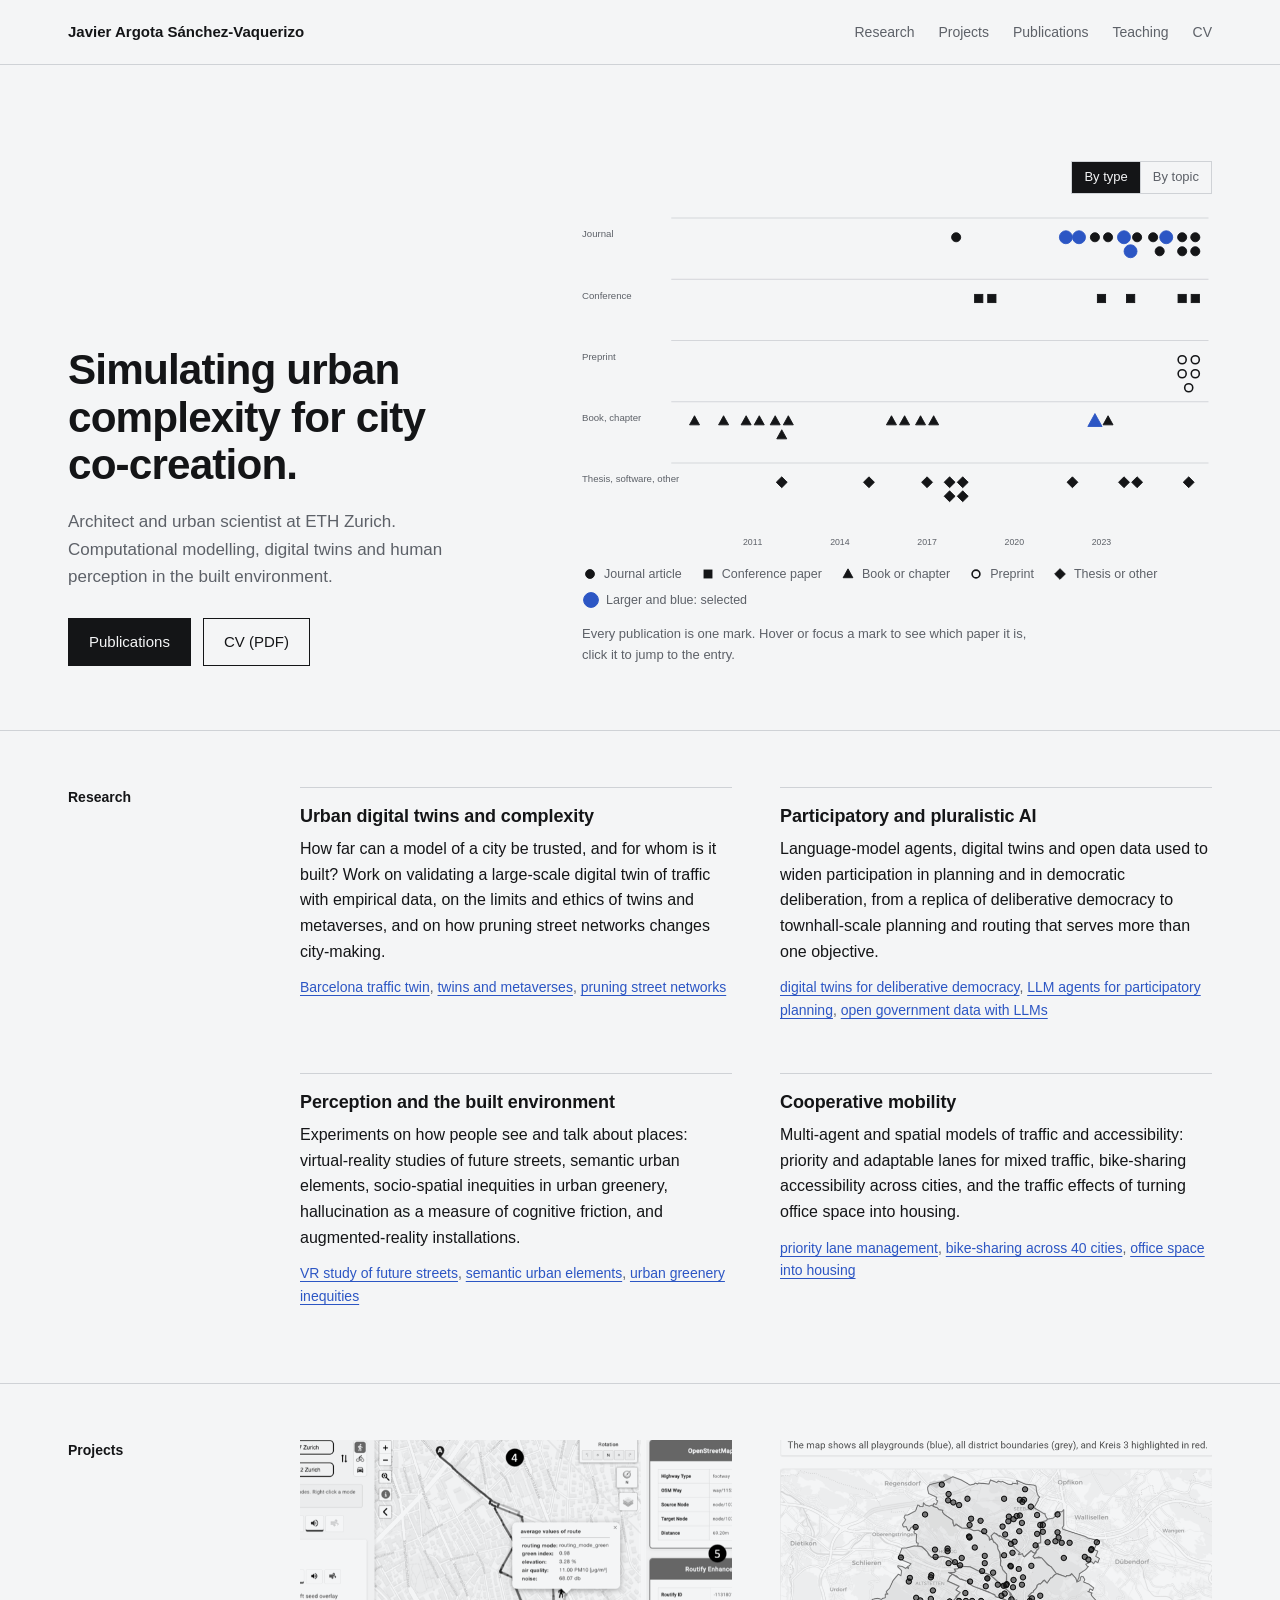
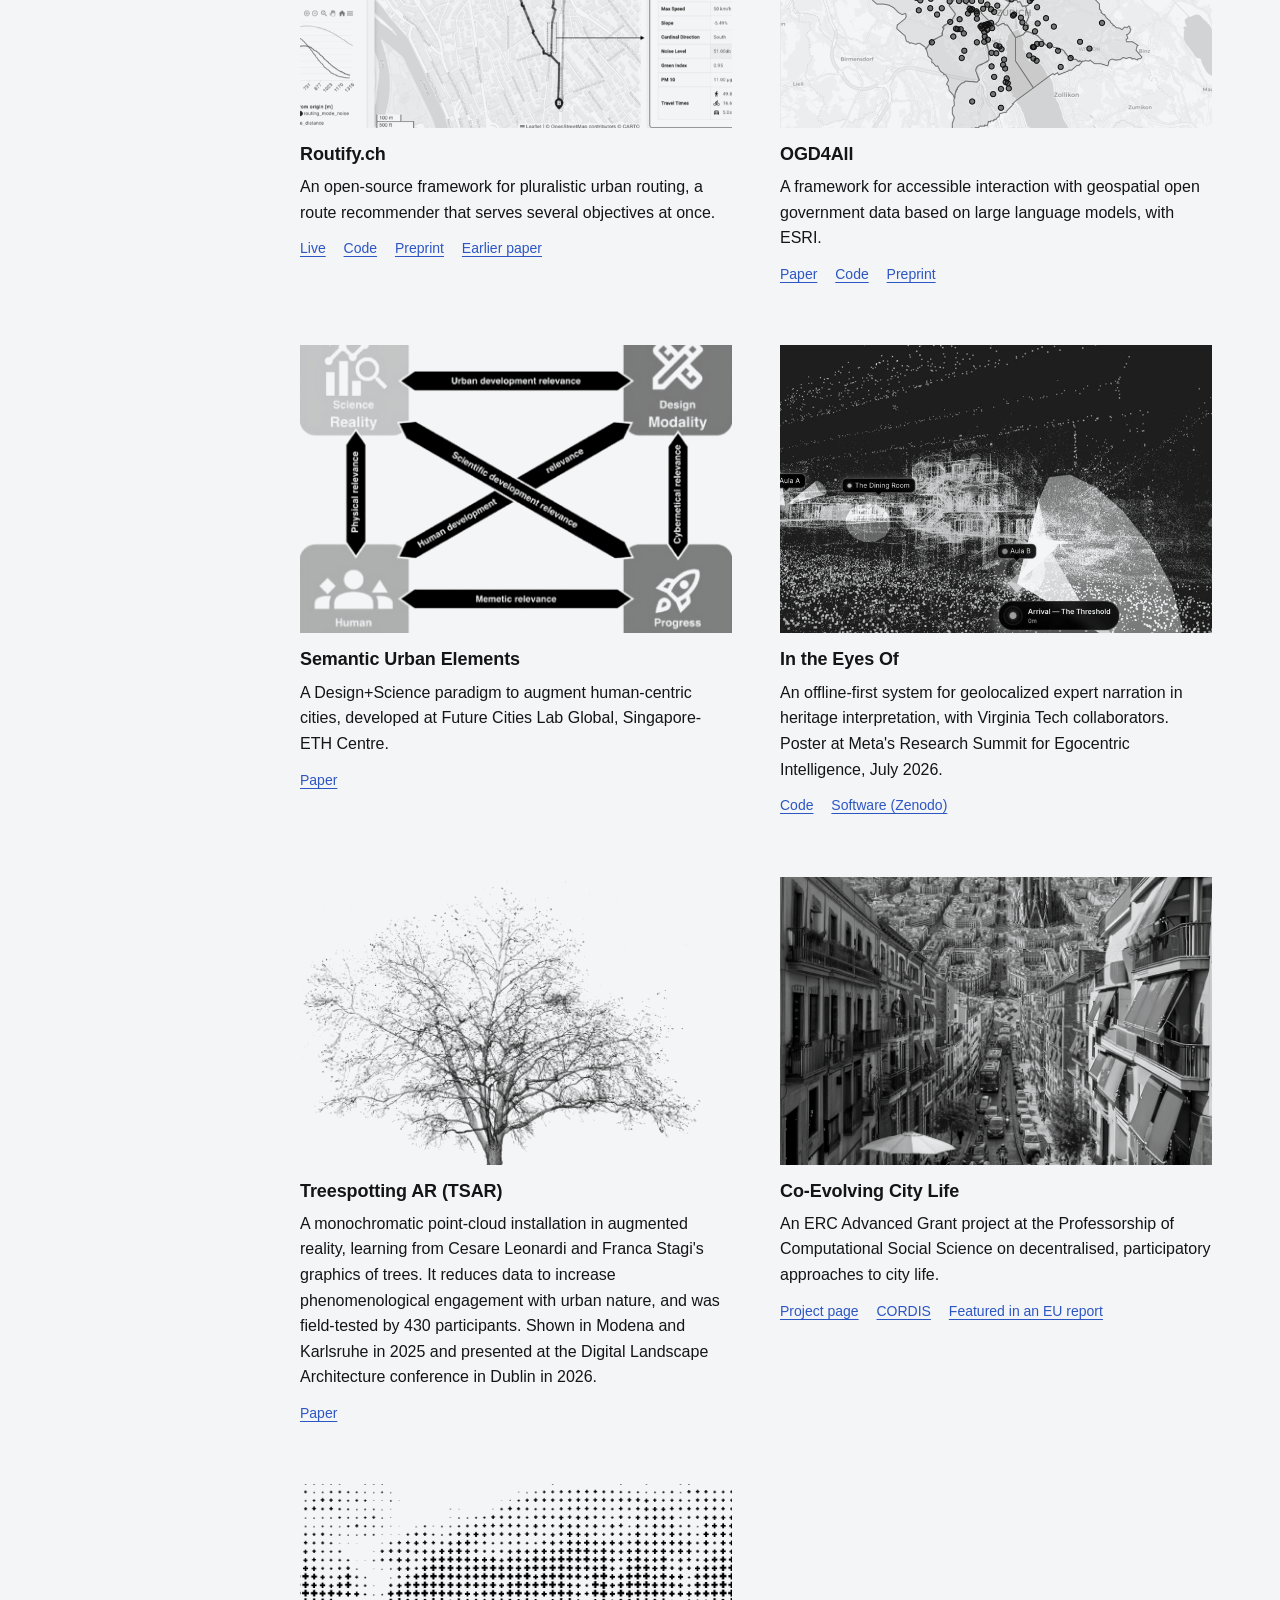
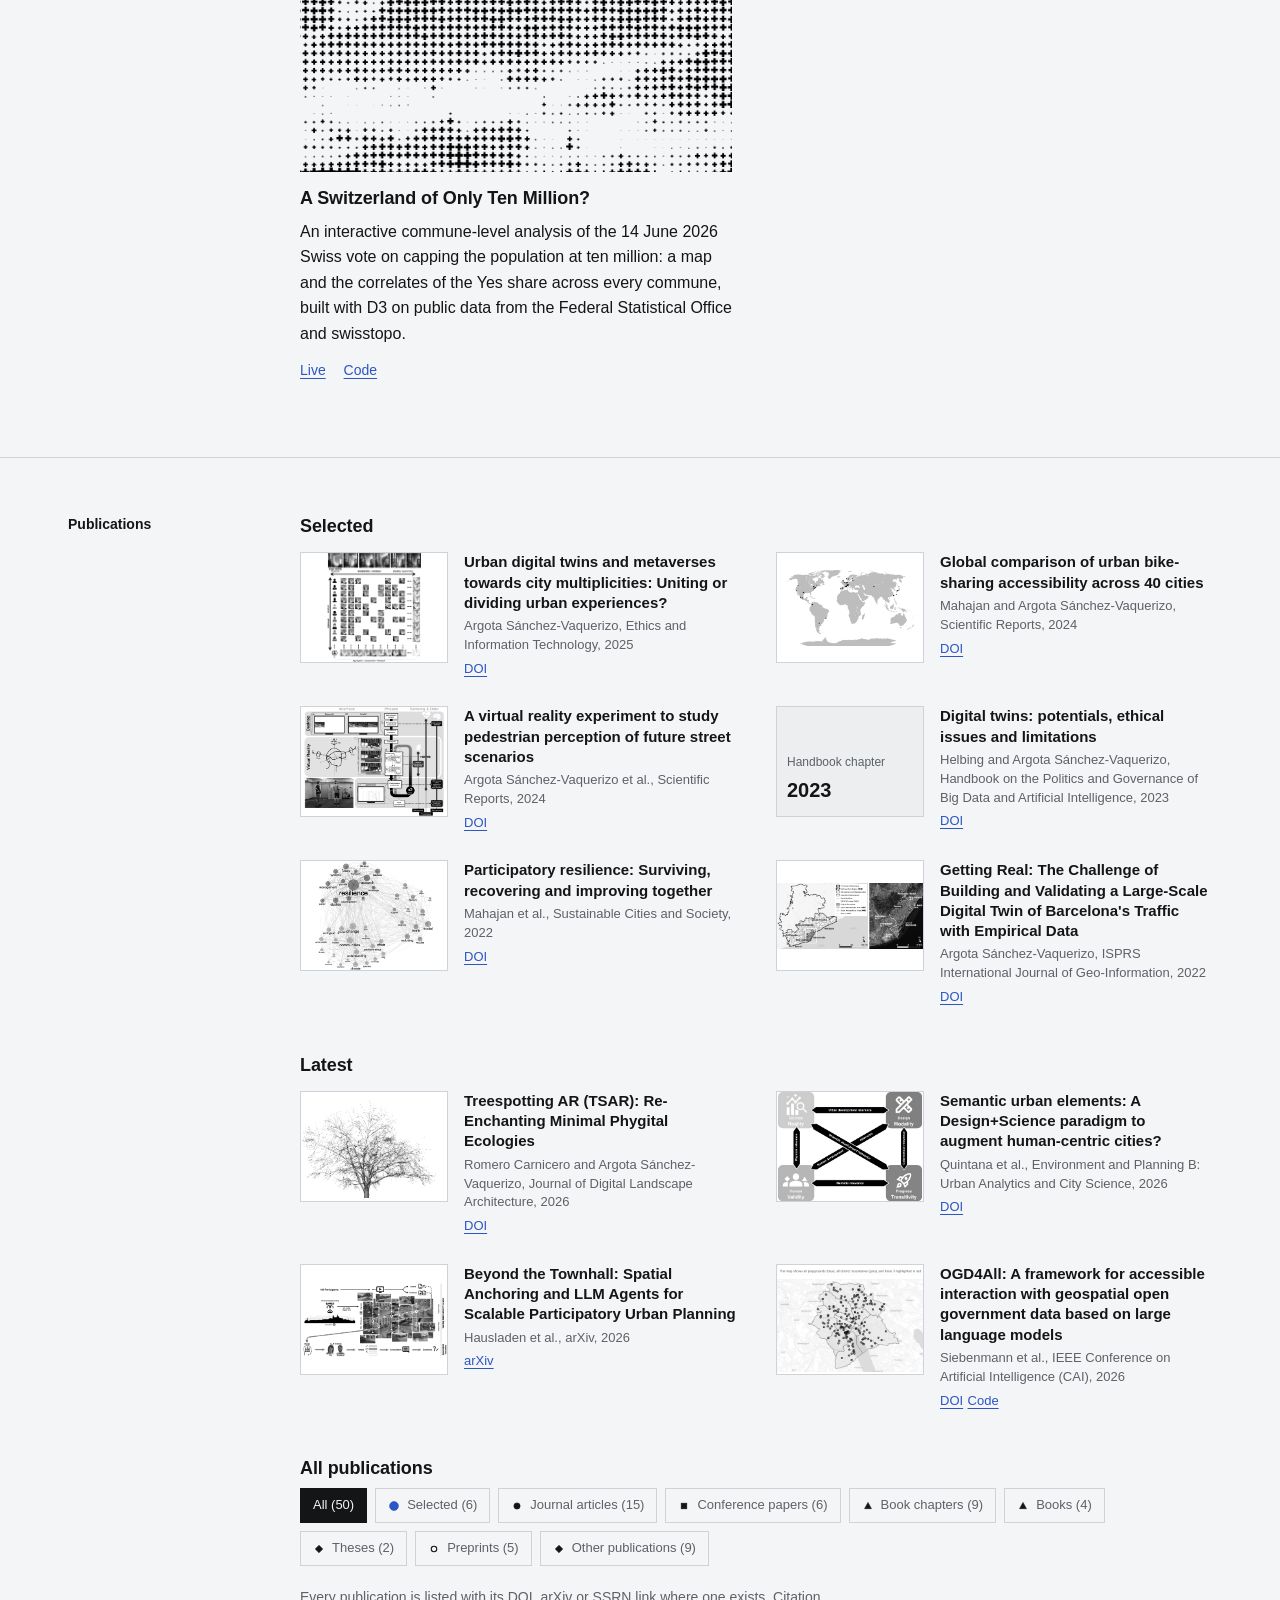
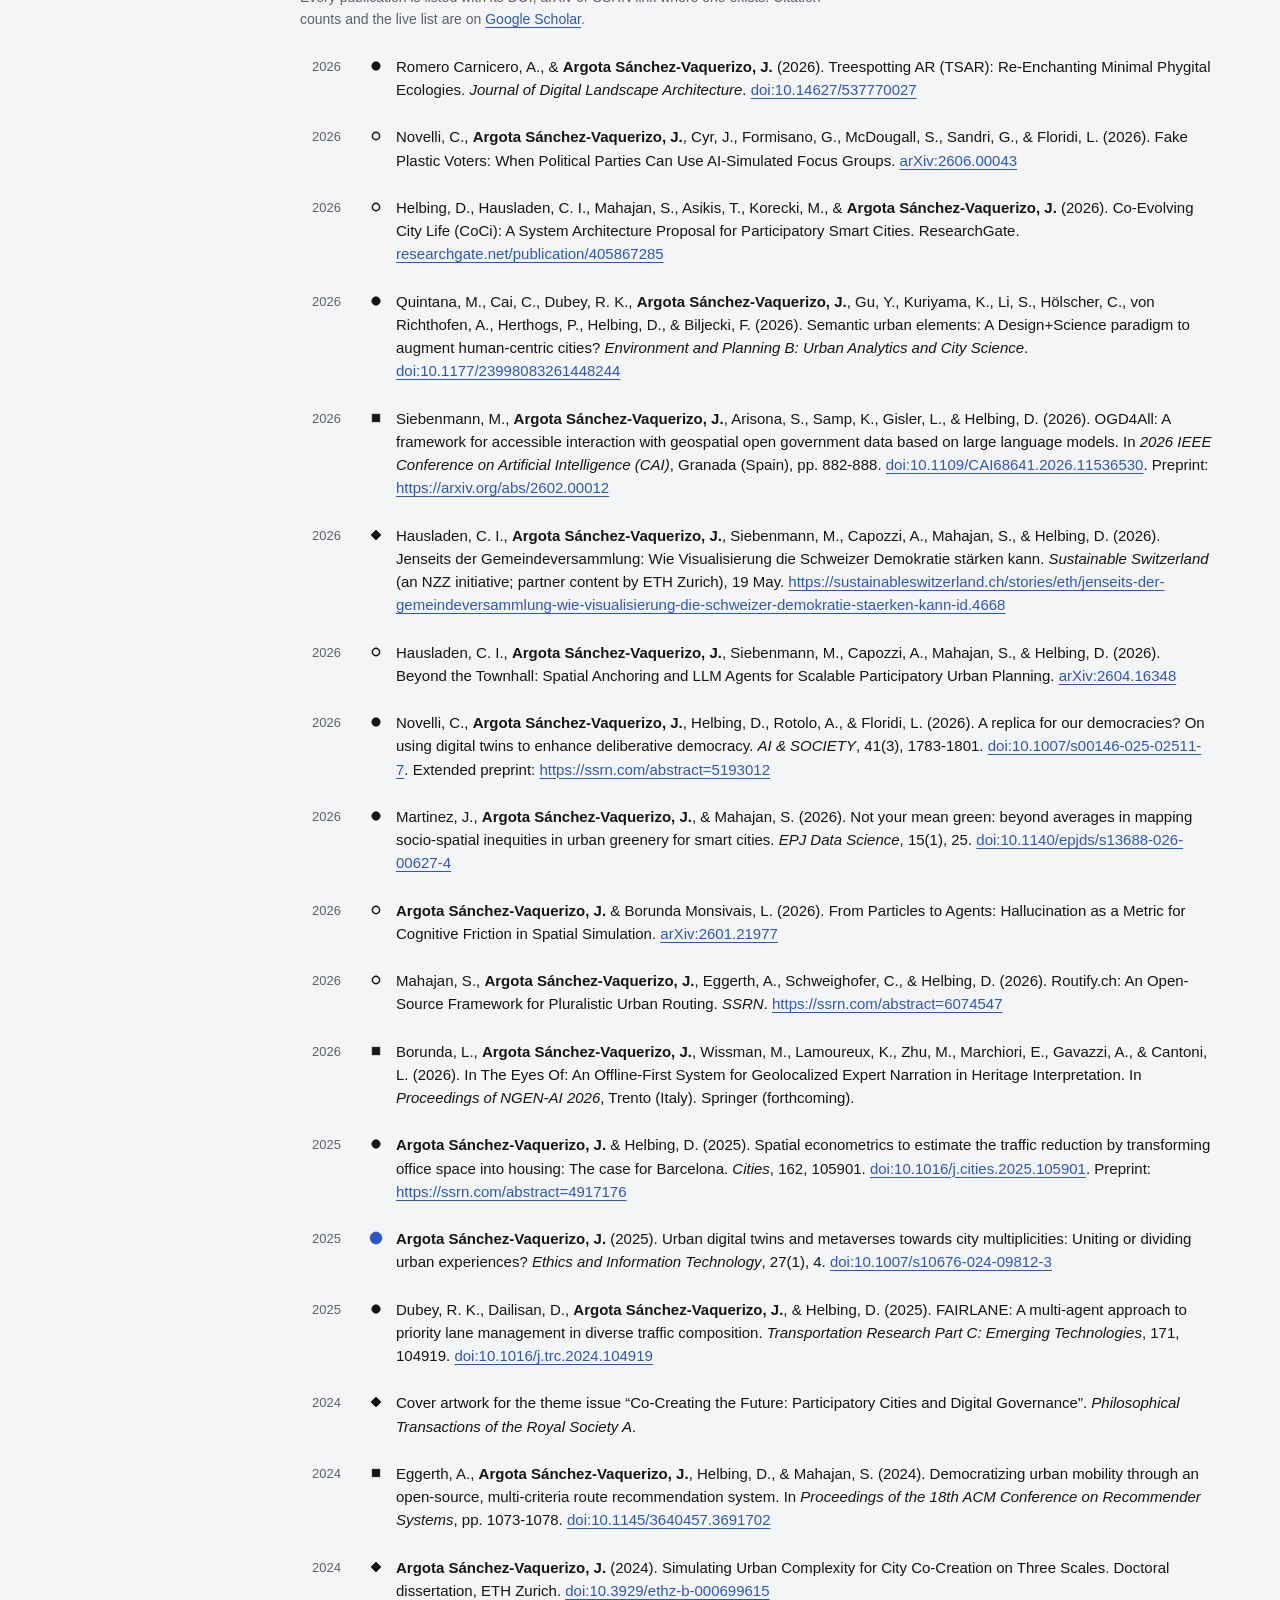
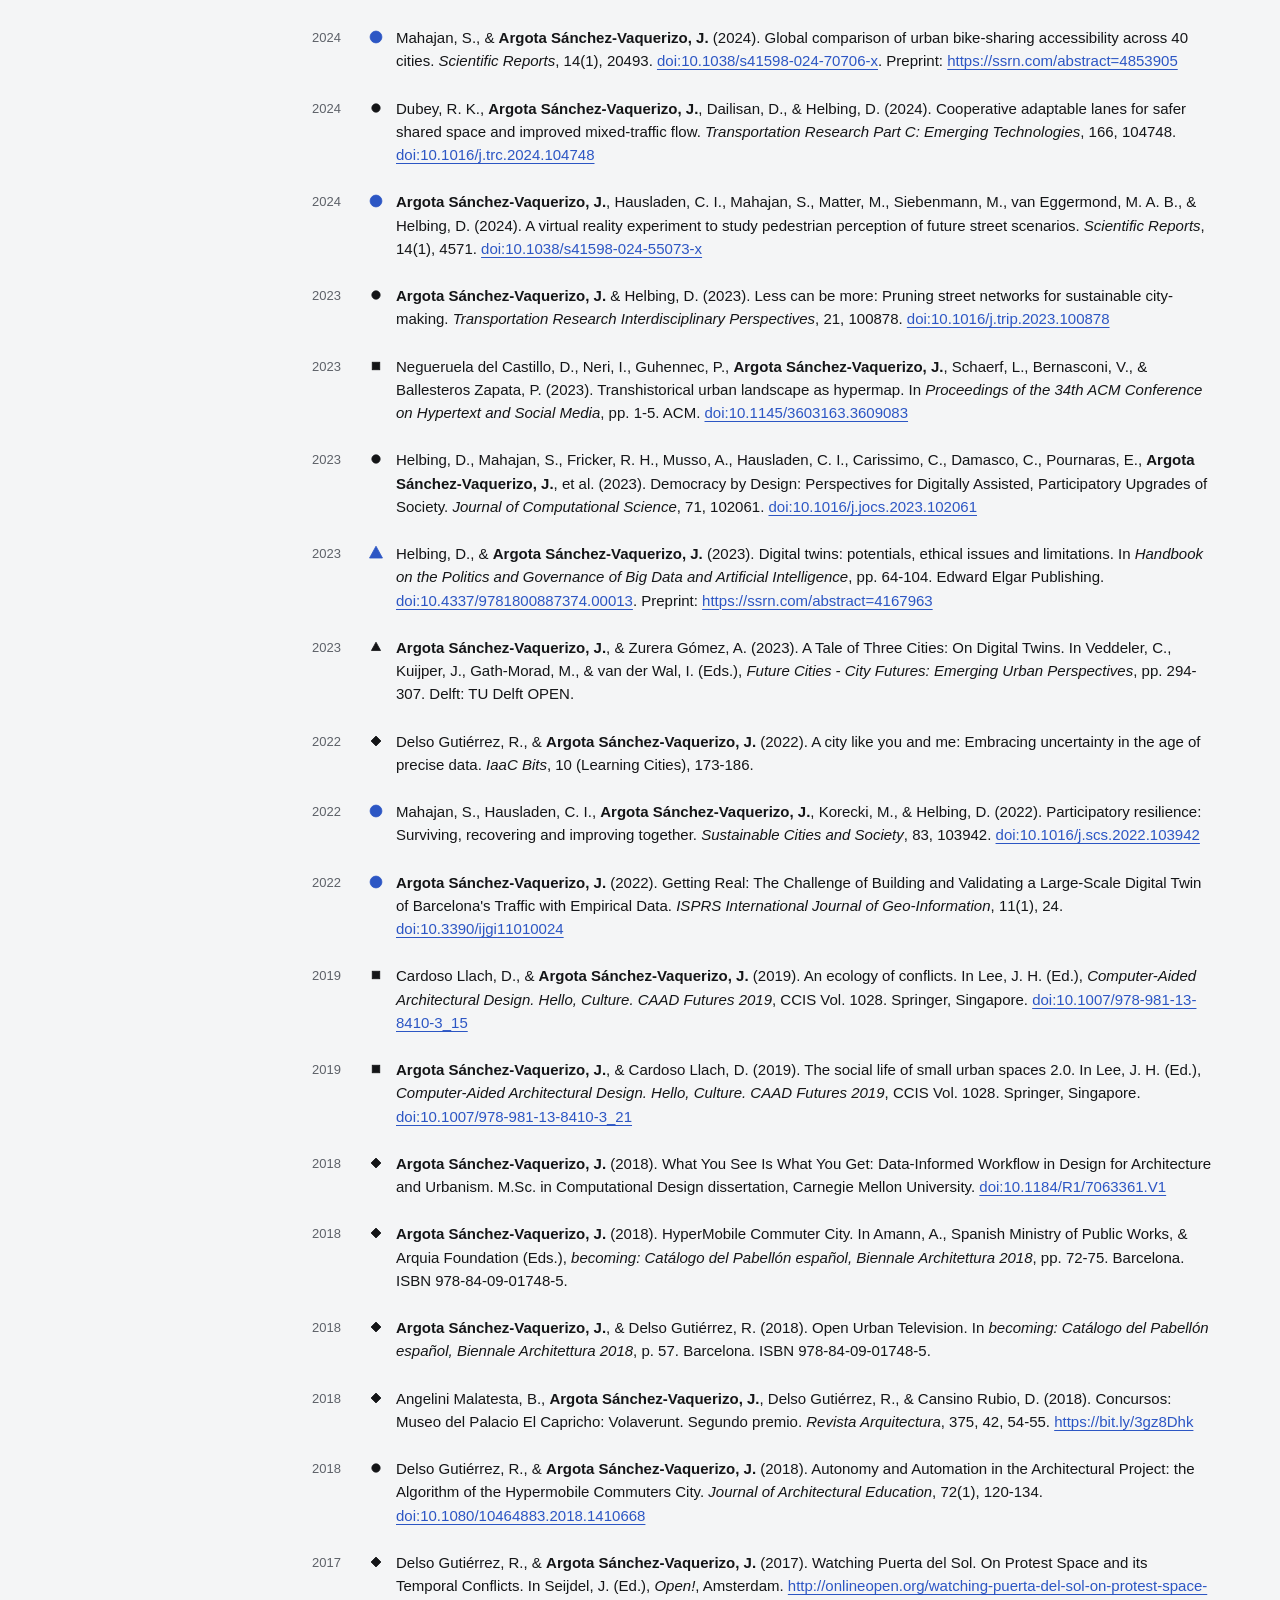
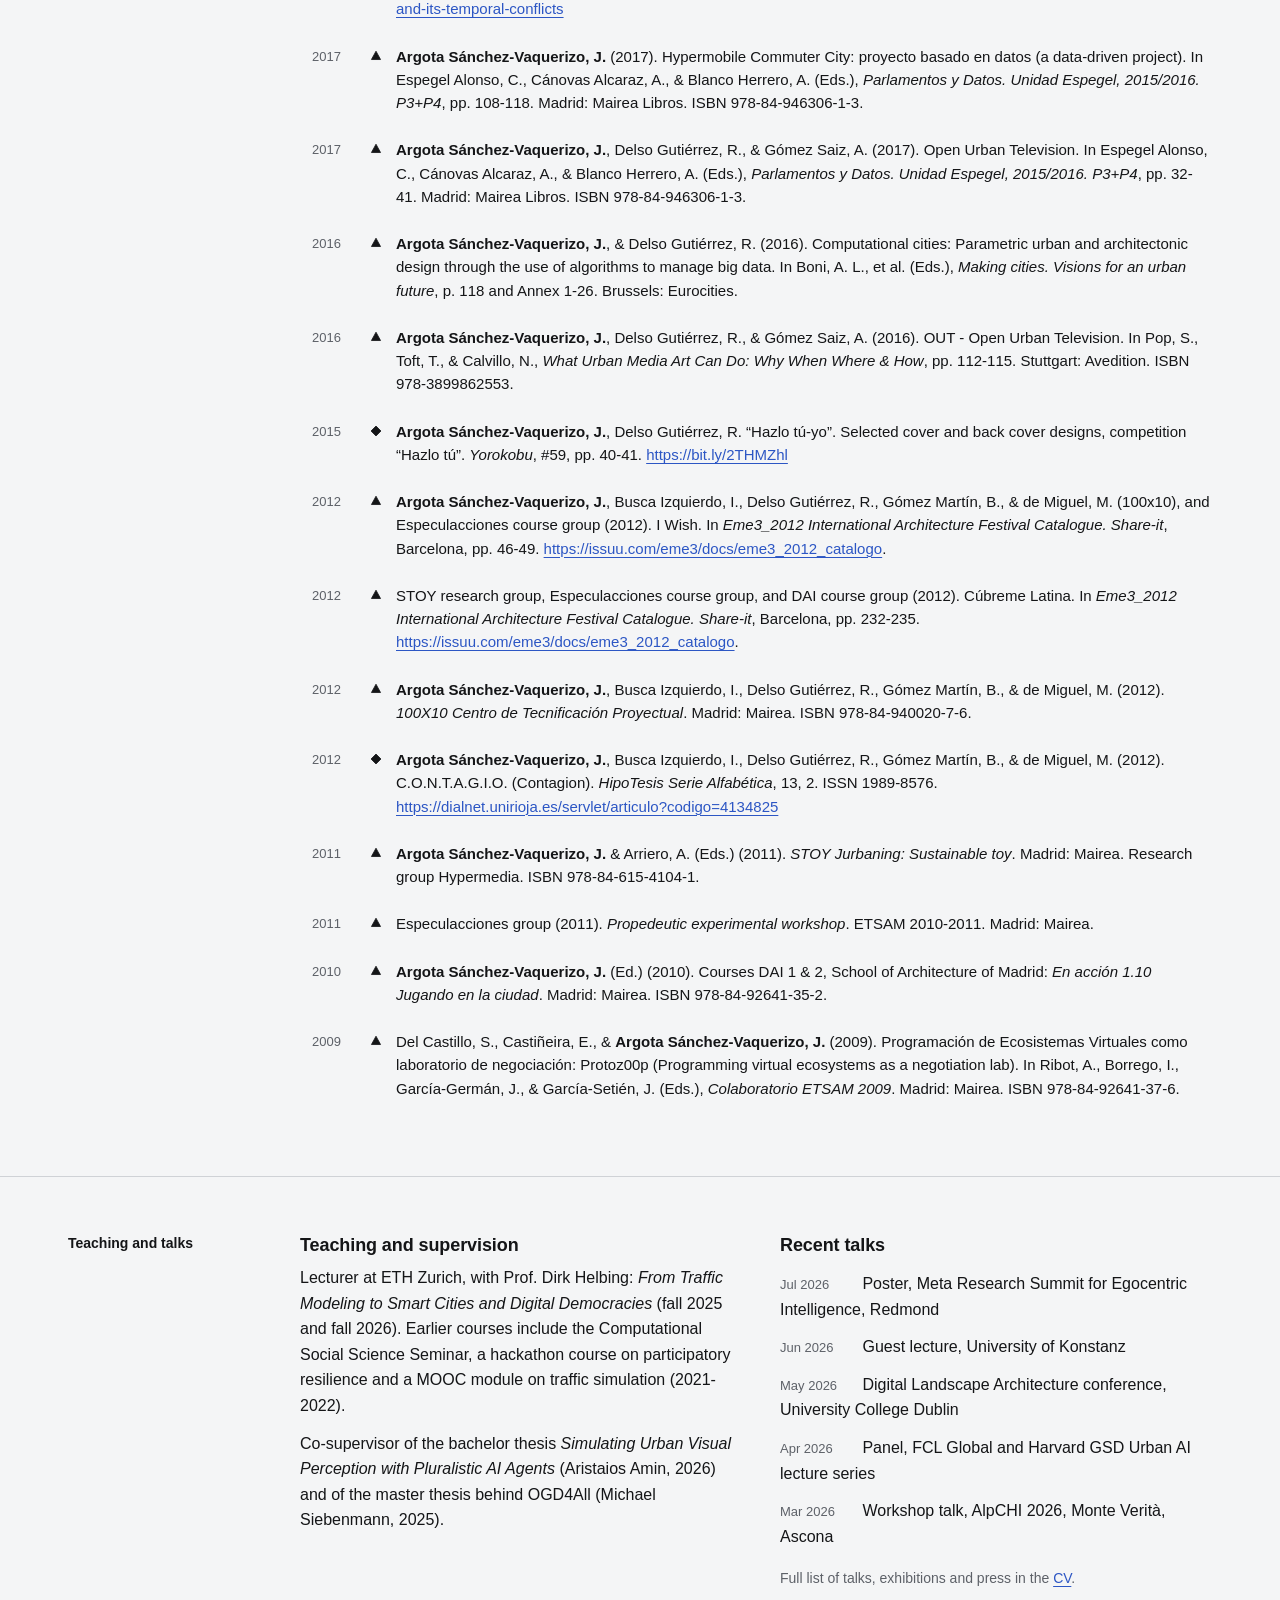
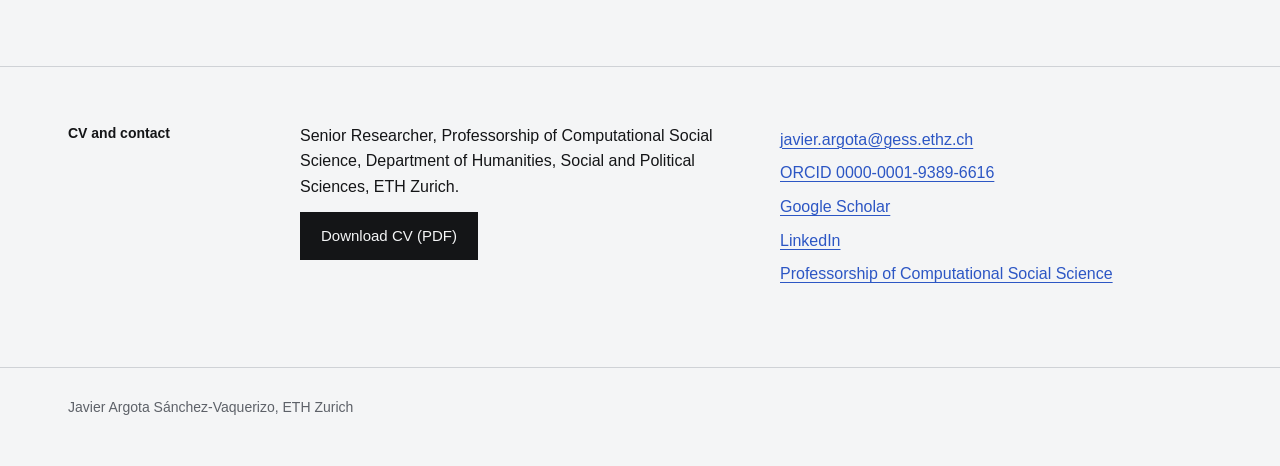
==== commit 216af437: "Chronological publication list with type glyphs, equal-size project cards, new project images and or" ====
--- a/index.html
+++ b/index.html
@@ -236,49 +236,57 @@
   <div class="wrap sec-grid">
     <h2 class="sec-label">Projects</h2>
     <div class="sec-body">
-
-      <article class="project featured">
-        <figure class="shot shot-wide invert-dark"><img src="assets/img/tsar-tree.jpg" alt="Monochrome point-cloud model of a plane tree, the Treespotting AR installation" width="1800" height="1262" loading="lazy"><figcaption>Point-cloud model of the plane tree. Figure from the TSAR paper (Romero Carnicero and Argota Sánchez-Vaquerizo, 2026); reuse terms to be confirmed.</figcaption></figure>
-        <div class="project-text">
-          <h3>Treespotting AR (TSAR)</h3>
-          <div>
-          <p>A monochromatic point-cloud installation in augmented reality, learning from Cesare Leonardi and Franca Stagi's graphics of trees. It reduces data to increase phenomenological engagement with urban nature, and was field-tested by 430 participants. Shown in Modena and Karlsruhe in 2025 and presented at the Digital Landscape Architecture conference in Dublin in 2026.</p>
-          <p class="links"><a href="https://doi.org/10.14627/537770027">Paper</a></p>
-          </div>
-        </div>
-      </article>
-
       <div class="project-grid">
+
         <article class="project">
-          <figure class="shot mono"><img src="assets/img/sue-fig1.jpg" alt="Diagram of the Design+Science approach: reality, modality, validity and transitivity linked by relevance arrows" width="1019" height="774" loading="lazy"><figcaption>Design+Science diagram. Figure from Quintana et al. (2026); reuse terms to be confirmed.</figcaption></figure>
+          <figure class="shot mono"><img src="assets/img/work/routify.png" alt="Routify interface: a map with two compared routes and parameter panels" loading="lazy"></figure>
+          <h3>Routify.ch</h3>
+          <p>An open-source framework for pluralistic urban routing, a route recommender that serves several objectives at once.</p>
+          <p class="links"><a href="https://routify.ch">Live</a> <a href="https://github.com/ethz-coss/routify">Code</a> <a href="https://ssrn.com/abstract=6074547">Preprint</a> <a href="https://doi.org/10.1145/3640457.3691702">Earlier paper</a></p>
+        </article>
+
+        <article class="project">
+          <figure class="shot mono"><img src="assets/img/work/ogd4all.png" alt="OGD4All answer with a map of Zurich playgrounds and a table" loading="lazy"></figure>
+          <h3>OGD4All</h3>
+          <p>A framework for accessible interaction with geospatial open government data based on large language models, with ESRI.</p>
+          <p class="links"><a href="https://doi.org/10.1109/CAI68641.2026.11536530">Paper</a> <a href="https://github.com/ethz-coss/OGD4All">Code</a> <a href="https://arxiv.org/abs/2602.00012">Preprint</a></p>
+        </article>
+
+        <article class="project">
+          <figure class="shot mono"><img src="assets/img/work/sue.jpg" alt="Diagram of the Design+Science approach: reality, modality, validity and transitivity linked by relevance arrows" loading="lazy"></figure>
           <h3>Semantic Urban Elements</h3>
           <p>A Design+Science paradigm to augment human-centric cities, developed at Future Cities Lab Global, Singapore-ETH Centre.</p>
           <p class="links"><a href="https://doi.org/10.1177/23998083261448244">Paper</a></p>
         </article>
+
         <article class="project">
-          <figure class="shot mono"><img src="assets/img/work/ogd4all.png" alt="OGD4All overview: dataset retrieval followed by analysis and map output" width="900" height="260" loading="lazy"></figure>
-          <h3>OGD4All</h3>
-          <p>A framework for accessible interaction with geospatial open government data based on large language models, with ESRI.</p>
-          <p class="links"><a href="https://doi.org/10.1109/CAI68641.2026.11536530">Paper</a> <a href="https://github.com/ethz-coss/OGD4All">Code</a> <a href="https://arxiv.org/abs/2602.00012">Preprint</a></p>
-        </article>
-        <article class="project">
-          <figure class="shot mono"><img src="assets/img/work/routify.png" alt="Routify interface: a map with two compared routes and parameter panels" width="900" height="560" loading="lazy"></figure>
-          <h3>Routify.ch</h3>
-          <p>An open-source framework for pluralistic urban routing, a route recommender that serves several objectives at once.</p>
-          <p class="links"><a href="https://routify.ch">Live</a> <a href="https://github.com/ethz-coss/routify">Code</a> <a href="https://ssrn.com/abstract=6074547">Preprint</a> <a href="https://doi.org/10.1145/3640457.3691702">Earlier paper</a></p>
-        </article>
-        <article class="project">
-          <figure class="shot mono"><img src="assets/img/work/intheeyesof.jpg" alt="In the Eyes Of viewer: a 3D scan of a heritage site with a gaze cone" width="900" height="520" loading="lazy"></figure>
+          <figure class="shot mono"><img src="assets/img/work/intheeyesof.jpg" alt="In the Eyes Of viewer: a point-cloud scan of a heritage site with a narration panel" loading="lazy"></figure>
           <h3>In the Eyes Of</h3>
           <p>An offline-first system for geolocalized expert narration in heritage interpretation, with Virginia Tech collaborators. Poster at Meta's Research Summit for Egocentric Intelligence, July 2026.</p>
           <p class="links"><a href="https://github.com/MicahWissman/InTheEyesOf">Code</a> <a href="https://doi.org/10.5281/zenodo.21776985">Software (Zenodo)</a></p>
         </article>
+
         <article class="project">
-          <figure class="shot mono"><img src="assets/img/work/coci.jpg" alt="Rendering of a city folded into a globe, with old town, parks and towers" width="900" height="905" loading="lazy"></figure>
+          <figure class="shot mono"><img src="assets/img/work/tsar.jpg" alt="Monochrome point-cloud model of a plane tree, the Treespotting AR installation" loading="lazy"></figure>
+          <h3>Treespotting AR (TSAR)</h3>
+          <p>A monochromatic point-cloud installation in augmented reality, learning from Cesare Leonardi and Franca Stagi's graphics of trees. It reduces data to increase phenomenological engagement with urban nature, and was field-tested by 430 participants. Shown in Modena and Karlsruhe in 2025 and presented at the Digital Landscape Architecture conference in Dublin in 2026.</p>
+          <p class="links"><a href="https://doi.org/10.14627/537770027">Paper</a></p>
+        </article>
+
+        <article class="project">
+          <figure class="shot mono"><img src="assets/img/work/coci.jpg" alt="View down a Barcelona street towards the Sagrada Família" loading="lazy"></figure>
           <h3>Co-Evolving City Life</h3>
           <p>An ERC Advanced Grant project at the Professorship of Computational Social Science on decentralised, participatory approaches to city life.</p>
           <p class="links"><a href="https://coss.ethz.ch/research/CoCi.html">Project page</a> <a href="https://cordis.europa.eu/project/id/833168">CORDIS</a> <a href="https://doi.org/10.2828/6002899">Featured in an EU report</a></p>
         </article>
+
+        <article class="project">
+          <figure class="shot mono"><img src="assets/img/work/swiss-vote-hero.jpg" alt="Dot-matrix relief of Switzerland from the interactive vote analysis" loading="lazy"></figure>
+          <h3>A Switzerland of Only Ten Million?</h3>
+          <p>An interactive commune-level analysis of the 14 June 2026 Swiss vote on capping the population at ten million: a map and the correlates of the Yes share across every commune, built with D3 on public data from the Federal Statistical Office and swisstopo.</p>
+          <p class="links"><a href="https://reivajar.github.io/swiss-10-million-vote-site/">Live</a> <a href="https://github.com/Reivajar/swiss-10-million-vote-site">Code</a></p>
+        </article>
+
       </div>
     </div>
   </div>
@@ -310,216 +318,266 @@
       <h3 class="all-title">All publications</h3>
       <div class="chips" role="group" aria-label="Filter publications">
 <button type="button" class="chip" data-filter="all" aria-pressed="true">All (50)</button>
-<button type="button" class="chip" data-filter="selected" aria-pressed="false">Selected (6)</button>
-<button type="button" class="chip" data-filter="journal" aria-pressed="false">Journal articles (15)</button>
-<button type="button" class="chip" data-filter="conference" aria-pressed="false">Conference papers (6)</button>
-<button type="button" class="chip" data-filter="chapter" aria-pressed="false">Book chapters (9)</button>
-<button type="button" class="chip" data-filter="book" aria-pressed="false">Books (4)</button>
-<button type="button" class="chip" data-filter="thesis" aria-pressed="false">Theses (2)</button>
-<button type="button" class="chip" data-filter="preprint" aria-pressed="false">Preprints (5)</button>
-<button type="button" class="chip" data-filter="other" aria-pressed="false">Other publications (9)</button>
+<button type="button" class="chip" data-filter="selected" aria-pressed="false"><svg class="glyph sel" viewBox="-10 -10 20 20" width="16" height="16" role="img" aria-label="selected"><circle class="shape" cx="0.0" cy="0.0" r="7.4"/></svg> Selected (6)</button>
+<button type="button" class="chip" data-filter="journal" aria-pressed="false"><svg class="glyph" viewBox="-10 -10 20 20" width="16" height="16" role="img" aria-label="Journal articles"><circle class="shape" cx="0.0" cy="0.0" r="5.2"/></svg> Journal articles (15)</button>
+<button type="button" class="chip" data-filter="conference" aria-pressed="false"><svg class="glyph" viewBox="-10 -10 20 20" width="16" height="16" role="img" aria-label="Conference papers"><rect class="shape" x="-4.7" y="-4.7" width="9.4" height="9.4"/></svg> Conference papers (6)</button>
+<button type="button" class="chip" data-filter="chapter" aria-pressed="false"><svg class="glyph" viewBox="-10 -10 20 20" width="16" height="16" role="img" aria-label="Book chapters"><polygon class="shape" points="0.0,-6.0 5.7,4.4 -5.7,4.4"/></svg> Book chapters (9)</button>
+<button type="button" class="chip" data-filter="book" aria-pressed="false"><svg class="glyph" viewBox="-10 -10 20 20" width="16" height="16" role="img" aria-label="Books"><polygon class="shape" points="0.0,-6.0 5.7,4.4 -5.7,4.4"/></svg> Books (4)</button>
+<button type="button" class="chip" data-filter="thesis" aria-pressed="false"><svg class="glyph" viewBox="-10 -10 20 20" width="16" height="16" role="img" aria-label="Theses"><polygon class="shape" points="0.0,-6.2 6.2,0.0 0.0,6.2 -6.2,0.0"/></svg> Theses (2)</button>
+<button type="button" class="chip" data-filter="preprint" aria-pressed="false"><svg class="glyph" viewBox="-10 -10 20 20" width="16" height="16" role="img" aria-label="Preprints"><circle class="shape ring" cx="0.0" cy="0.0" r="4.6"/></svg> Preprints (5)</button>
+<button type="button" class="chip" data-filter="other" aria-pressed="false"><svg class="glyph" viewBox="-10 -10 20 20" width="16" height="16" role="img" aria-label="Other publications"><polygon class="shape" points="0.0,-6.2 6.2,0.0 0.0,6.2 -6.2,0.0"/></svg> Other publications (9)</button>
       </div>
       <p class="note">Every publication is listed with its DOI, arXiv or SSRN link where one exists. Citation counts and the live list are on <a href="http://scholar.google.com/citations?user=OVTnYkgAAAAJ">Google Scholar</a>.</p>
 <ol class="pubs">
 <li class="pub" id="pub01" data-type="journal">
   <span class="year">2026</span>
-  <div class="cite">Romero Carnicero, A., &amp; <strong>Argota Sánchez-Vaquerizo, J.</strong> (2026). Treespotting AR (TSAR): Re-Enchanting Minimal Phygital Ecologies. <em>Journal of Digital Landscape Architecture</em>. <a href="https://doi.org/10.14627/537770027">doi:10.14627/537770027</a> </div>
+  <span class="glyph-cell"><svg class="glyph" viewBox="-10 -10 20 20" width="16" height="16" role="img" aria-label="Journal articles"><circle class="shape" cx="0.0" cy="0.0" r="5.2"/></svg></span>
+  <div class="cite">Romero Carnicero, A., &amp; <strong>Argota Sánchez-Vaquerizo, J.</strong> (2026). Treespotting AR (TSAR): Re-Enchanting Minimal Phygital Ecologies. <em>Journal of Digital Landscape Architecture</em>. <a href="https://doi.org/10.14627/537770027">doi:10.14627/537770027</a></div>
+</li>
+<li class="pub" id="pub37" data-type="preprint">
+  <span class="year">2026</span>
+  <span class="glyph-cell"><svg class="glyph" viewBox="-10 -10 20 20" width="16" height="16" role="img" aria-label="Preprints"><circle class="shape ring" cx="0.0" cy="0.0" r="4.6"/></svg></span>
+  <div class="cite">Novelli, C., <strong>Argota Sánchez-Vaquerizo, J.</strong>, Cyr, J., Formisano, G., McDougall, S., Sandri, G., &amp; Floridi, L. (2026). Fake Plastic Voters: When Political Parties Can Use AI-Simulated Focus Groups. <a href="https://arxiv.org/abs/2606.00043">arXiv:2606.00043</a></div>
+</li>
+<li class="pub" id="pub38" data-type="preprint">
+  <span class="year">2026</span>
+  <span class="glyph-cell"><svg class="glyph" viewBox="-10 -10 20 20" width="16" height="16" role="img" aria-label="Preprints"><circle class="shape ring" cx="0.0" cy="0.0" r="4.6"/></svg></span>
+  <div class="cite">Helbing, D., Hausladen, C. I., Mahajan, S., Asikis, T., Korecki, M., &amp; <strong>Argota Sánchez-Vaquerizo, J.</strong> (2026). Co-Evolving City Life (CoCi): A System Architecture Proposal for Participatory Smart Cities. ResearchGate. <a href="https://www.researchgate.net/publication/405867285">researchgate.net/publication/405867285</a></div>
 </li>
 <li class="pub" id="pub02" data-type="journal">
   <span class="year">2026</span>
-  <div class="cite">Quintana, M., Cai, C., Dubey, R. K., <strong>Argota Sánchez-Vaquerizo, J.</strong>, Gu, Y., Kuriyama, K., Li, S., Hölscher, C., von Richthofen, A., Herthogs, P., Helbing, D., &amp; Biljecki, F. (2026). Semantic urban elements: A Design+Science paradigm to augment human-centric cities? <em>Environment and Planning B: Urban Analytics and City Science</em>. <a href="https://doi.org/10.1177/23998083261448244">doi:10.1177/23998083261448244</a> </div>
+  <span class="glyph-cell"><svg class="glyph" viewBox="-10 -10 20 20" width="16" height="16" role="img" aria-label="Journal articles"><circle class="shape" cx="0.0" cy="0.0" r="5.2"/></svg></span>
+  <div class="cite">Quintana, M., Cai, C., Dubey, R. K., <strong>Argota Sánchez-Vaquerizo, J.</strong>, Gu, Y., Kuriyama, K., Li, S., Hölscher, C., von Richthofen, A., Herthogs, P., Helbing, D., &amp; Biljecki, F. (2026). Semantic urban elements: A Design+Science paradigm to augment human-centric cities? <em>Environment and Planning B: Urban Analytics and City Science</em>. <a href="https://doi.org/10.1177/23998083261448244">doi:10.1177/23998083261448244</a></div>
+</li>
+<li class="pub" id="pub17" data-type="conference">
+  <span class="year">2026</span>
+  <span class="glyph-cell"><svg class="glyph" viewBox="-10 -10 20 20" width="16" height="16" role="img" aria-label="Conference papers"><rect class="shape" x="-4.7" y="-4.7" width="9.4" height="9.4"/></svg></span>
+  <div class="cite">Siebenmann, M., <strong>Argota Sánchez-Vaquerizo, J.</strong>, Arisona, S., Samp, K., Gisler, L., &amp; Helbing, D. (2026). OGD4All: A framework for accessible interaction with geospatial open government data based on large language models. In <em>2026 IEEE Conference on Artificial Intelligence (CAI)</em>, Granada (Spain), pp. 882-888. <a href="https://doi.org/10.1109/CAI68641.2026.11536530">doi:10.1109/CAI68641.2026.11536530</a>. Preprint: <a href="https://arxiv.org/abs/2602.00012">https://arxiv.org/abs/2602.00012</a></div>
+</li>
+<li class="pub" id="pub42" data-type="other">
+  <span class="year">2026</span>
+  <span class="glyph-cell"><svg class="glyph" viewBox="-10 -10 20 20" width="16" height="16" role="img" aria-label="Other publications"><polygon class="shape" points="0.0,-6.2 6.2,0.0 0.0,6.2 -6.2,0.0"/></svg></span>
+  <div class="cite">Hausladen, C. I., <strong>Argota Sánchez-Vaquerizo, J.</strong>, Siebenmann, M., Capozzi, A., Mahajan, S., &amp; Helbing, D. (2026). Jenseits der Gemeindeversammlung: Wie Visualisierung die Schweizer Demokratie stärken kann. <em>Sustainable Switzerland</em> (an NZZ initiative; partner content by ETH Zurich), 19 May. <a href="https://sustainableswitzerland.ch/stories/eth/jenseits-der-gemeindeversammlung-wie-visualisierung-die-schweizer-demokratie-staerken-kann-id.4668">https://sustainableswitzerland.ch/stories/eth/jenseits-der-gemeindeversammlung-wie-visualisierung-die-schweizer-demokratie-staerken-kann-id.4668</a></div>
+</li>
+<li class="pub" id="pub39" data-type="preprint">
+  <span class="year">2026</span>
+  <span class="glyph-cell"><svg class="glyph" viewBox="-10 -10 20 20" width="16" height="16" role="img" aria-label="Preprints"><circle class="shape ring" cx="0.0" cy="0.0" r="4.6"/></svg></span>
+  <div class="cite">Hausladen, C. I., <strong>Argota Sánchez-Vaquerizo, J.</strong>, Siebenmann, M., Capozzi, A., Mahajan, S., &amp; Helbing, D. (2026). Beyond the Townhall: Spatial Anchoring and LLM Agents for Scalable Participatory Urban Planning. <a href="https://arxiv.org/abs/2604.16348">arXiv:2604.16348</a></div>
 </li>
 <li class="pub" id="pub03" data-type="journal">
   <span class="year">2026</span>
-  <div class="cite">Novelli, C., <strong>Argota Sánchez-Vaquerizo, J.</strong>, Helbing, D., Rotolo, A., &amp; Floridi, L. (2026). A replica for our democracies? On using digital twins to enhance deliberative democracy. <em>AI &amp; SOCIETY</em>, 41(3), 1783-1801. <a href="https://doi.org/10.1007/s00146-025-02511-7">doi:10.1007/s00146-025-02511-7</a>. Extended preprint: <a href="https://ssrn.com/abstract=5193012">https://ssrn.com/abstract=5193012</a> </div>
+  <span class="glyph-cell"><svg class="glyph" viewBox="-10 -10 20 20" width="16" height="16" role="img" aria-label="Journal articles"><circle class="shape" cx="0.0" cy="0.0" r="5.2"/></svg></span>
+  <div class="cite">Novelli, C., <strong>Argota Sánchez-Vaquerizo, J.</strong>, Helbing, D., Rotolo, A., &amp; Floridi, L. (2026). A replica for our democracies? On using digital twins to enhance deliberative democracy. <em>AI &amp; SOCIETY</em>, 41(3), 1783-1801. <a href="https://doi.org/10.1007/s00146-025-02511-7">doi:10.1007/s00146-025-02511-7</a>. Extended preprint: <a href="https://ssrn.com/abstract=5193012">https://ssrn.com/abstract=5193012</a></div>
 </li>
 <li class="pub" id="pub04" data-type="journal">
   <span class="year">2026</span>
-  <div class="cite">Martinez, J., <strong>Argota Sánchez-Vaquerizo, J.</strong>, &amp; Mahajan, S. (2026). Not your mean green: beyond averages in mapping socio-spatial inequities in urban greenery for smart cities. <em>EPJ Data Science</em>, 15(1), 25. <a href="https://doi.org/10.1140/epjds/s13688-026-00627-4">doi:10.1140/epjds/s13688-026-00627-4</a> </div>
+  <span class="glyph-cell"><svg class="glyph" viewBox="-10 -10 20 20" width="16" height="16" role="img" aria-label="Journal articles"><circle class="shape" cx="0.0" cy="0.0" r="5.2"/></svg></span>
+  <div class="cite">Martinez, J., <strong>Argota Sánchez-Vaquerizo, J.</strong>, &amp; Mahajan, S. (2026). Not your mean green: beyond averages in mapping socio-spatial inequities in urban greenery for smart cities. <em>EPJ Data Science</em>, 15(1), 25. <a href="https://doi.org/10.1140/epjds/s13688-026-00627-4">doi:10.1140/epjds/s13688-026-00627-4</a></div>
+</li>
+<li class="pub" id="pub40" data-type="preprint">
+  <span class="year">2026</span>
+  <span class="glyph-cell"><svg class="glyph" viewBox="-10 -10 20 20" width="16" height="16" role="img" aria-label="Preprints"><circle class="shape ring" cx="0.0" cy="0.0" r="4.6"/></svg></span>
+  <div class="cite"><strong>Argota Sánchez-Vaquerizo, J.</strong> &amp; Borunda Monsivais, L. (2026). From Particles to Agents: Hallucination as a Metric for Cognitive Friction in Spatial Simulation. <a href="https://arxiv.org/abs/2601.21977">arXiv:2601.21977</a></div>
+</li>
+<li class="pub" id="pub41" data-type="preprint">
+  <span class="year">2026</span>
+  <span class="glyph-cell"><svg class="glyph" viewBox="-10 -10 20 20" width="16" height="16" role="img" aria-label="Preprints"><circle class="shape ring" cx="0.0" cy="0.0" r="4.6"/></svg></span>
+  <div class="cite">Mahajan, S., <strong>Argota Sánchez-Vaquerizo, J.</strong>, Eggerth, A., Schweighofer, C., &amp; Helbing, D. (2026). Routify.ch: An Open-Source Framework for Pluralistic Urban Routing. <em>SSRN</em>. <a href="https://ssrn.com/abstract=6074547">https://ssrn.com/abstract=6074547</a></div>
+</li>
+<li class="pub" id="pub16" data-type="conference">
+  <span class="year">2026</span>
+  <span class="glyph-cell"><svg class="glyph" viewBox="-10 -10 20 20" width="16" height="16" role="img" aria-label="Conference papers"><rect class="shape" x="-4.7" y="-4.7" width="9.4" height="9.4"/></svg></span>
+  <div class="cite">Borunda, L., <strong>Argota Sánchez-Vaquerizo, J.</strong>, Wissman, M., Lamoureux, K., Zhu, M., Marchiori, E., Gavazzi, A., &amp; Cantoni, L. (2026). In The Eyes Of: An Offline-First System for Geolocalized Expert Narration in Heritage Interpretation. In <em>Proceedings of NGEN-AI 2026</em>, Trento (Italy). Springer (forthcoming).</div>
 </li>
 <li class="pub" id="pub05" data-type="journal">
   <span class="year">2025</span>
-  <div class="cite"><strong>Argota Sánchez-Vaquerizo, J.</strong> &amp; Helbing, D. (2025). Spatial econometrics to estimate the traffic reduction by transforming office space into housing: The case for Barcelona. <em>Cities</em>, 162, 105901. <a href="https://doi.org/10.1016/j.cities.2025.105901">doi:10.1016/j.cities.2025.105901</a>. Preprint: <a href="https://ssrn.com/abstract=4917176">https://ssrn.com/abstract=4917176</a> </div>
+  <span class="glyph-cell"><svg class="glyph" viewBox="-10 -10 20 20" width="16" height="16" role="img" aria-label="Journal articles"><circle class="shape" cx="0.0" cy="0.0" r="5.2"/></svg></span>
+  <div class="cite"><strong>Argota Sánchez-Vaquerizo, J.</strong> &amp; Helbing, D. (2025). Spatial econometrics to estimate the traffic reduction by transforming office space into housing: The case for Barcelona. <em>Cities</em>, 162, 105901. <a href="https://doi.org/10.1016/j.cities.2025.105901">doi:10.1016/j.cities.2025.105901</a>. Preprint: <a href="https://ssrn.com/abstract=4917176">https://ssrn.com/abstract=4917176</a></div>
 </li>
 <li class="pub" id="pub06" data-type="journal" data-selected="1">
-  <span class="year">2025<span class="tag-sel">Selected</span></span>
-  <div class="cite"><strong>Argota Sánchez-Vaquerizo, J.</strong> (2025). Urban digital twins and metaverses towards city multiplicities: Uniting or dividing urban experiences? <em>Ethics and Information Technology</em>, 27(1), 4. <a href="https://doi.org/10.1007/s10676-024-09812-3">doi:10.1007/s10676-024-09812-3</a> </div>
+  <span class="year">2025</span>
+  <span class="glyph-cell"><svg class="glyph sel" viewBox="-10 -10 20 20" width="16" height="16" role="img" aria-label="Journal articles, selected"><circle class="shape" cx="0.0" cy="0.0" r="7.4"/></svg></span>
+  <div class="cite"><strong>Argota Sánchez-Vaquerizo, J.</strong> (2025). Urban digital twins and metaverses towards city multiplicities: Uniting or dividing urban experiences? <em>Ethics and Information Technology</em>, 27(1), 4. <a href="https://doi.org/10.1007/s10676-024-09812-3">doi:10.1007/s10676-024-09812-3</a></div>
 </li>
 <li class="pub" id="pub07" data-type="journal">
   <span class="year">2025</span>
-  <div class="cite">Dubey, R. K., Dailisan, D., <strong>Argota Sánchez-Vaquerizo, J.</strong>, &amp; Helbing, D. (2025). FAIRLANE: A multi-agent approach to priority lane management in diverse traffic composition. <em>Transportation Research Part C: Emerging Technologies</em>, 171, 104919. <a href="https://doi.org/10.1016/j.trc.2024.104919">doi:10.1016/j.trc.2024.104919</a> </div>
+  <span class="glyph-cell"><svg class="glyph" viewBox="-10 -10 20 20" width="16" height="16" role="img" aria-label="Journal articles"><circle class="shape" cx="0.0" cy="0.0" r="5.2"/></svg></span>
+  <div class="cite">Dubey, R. K., Dailisan, D., <strong>Argota Sánchez-Vaquerizo, J.</strong>, &amp; Helbing, D. (2025). FAIRLANE: A multi-agent approach to priority lane management in diverse traffic composition. <em>Transportation Research Part C: Emerging Technologies</em>, 171, 104919. <a href="https://doi.org/10.1016/j.trc.2024.104919">doi:10.1016/j.trc.2024.104919</a></div>
+</li>
+<li class="pub" id="pub43" data-type="other">
+  <span class="year">2024</span>
+  <span class="glyph-cell"><svg class="glyph" viewBox="-10 -10 20 20" width="16" height="16" role="img" aria-label="Other publications"><polygon class="shape" points="0.0,-6.2 6.2,0.0 0.0,6.2 -6.2,0.0"/></svg></span>
+  <div class="cite">Cover artwork for the theme issue “Co-Creating the Future: Participatory Cities and Digital Governance”. <em>Philosophical Transactions of the Royal Society A</em>.</div>
+</li>
+<li class="pub" id="pub18" data-type="conference">
+  <span class="year">2024</span>
+  <span class="glyph-cell"><svg class="glyph" viewBox="-10 -10 20 20" width="16" height="16" role="img" aria-label="Conference papers"><rect class="shape" x="-4.7" y="-4.7" width="9.4" height="9.4"/></svg></span>
+  <div class="cite">Eggerth, A., <strong>Argota Sánchez-Vaquerizo, J.</strong>, Helbing, D., &amp; Mahajan, S. (2024). Democratizing urban mobility through an open-source, multi-criteria route recommendation system. In <em>Proceedings of the 18th ACM Conference on Recommender Systems</em>, pp. 1073-1078. <a href="https://doi.org/10.1145/3640457.3691702">doi:10.1145/3640457.3691702</a></div>
+</li>
+<li class="pub" id="pub35" data-type="thesis">
+  <span class="year">2024</span>
+  <span class="glyph-cell"><svg class="glyph" viewBox="-10 -10 20 20" width="16" height="16" role="img" aria-label="Theses"><polygon class="shape" points="0.0,-6.2 6.2,0.0 0.0,6.2 -6.2,0.0"/></svg></span>
+  <div class="cite"><strong>Argota Sánchez-Vaquerizo, J.</strong> (2024). Simulating Urban Complexity for City Co-Creation on Three Scales. Doctoral dissertation, ETH Zurich. <a href="https://doi.org/10.3929/ethz-b-000699615">doi:10.3929/ethz-b-000699615</a></div>
 </li>
 <li class="pub" id="pub08" data-type="journal" data-selected="1">
-  <span class="year">2024<span class="tag-sel">Selected</span></span>
-  <div class="cite">Mahajan, S., &amp; <strong>Argota Sánchez-Vaquerizo, J.</strong> (2024). Global comparison of urban bike-sharing accessibility across 40 cities. <em>Scientific Reports</em>, 14(1), 20493. <a href="https://doi.org/10.1038/s41598-024-70706-x">doi:10.1038/s41598-024-70706-x</a>. Preprint: <a href="https://ssrn.com/abstract=4853905">https://ssrn.com/abstract=4853905</a> </div>
+  <span class="year">2024</span>
+  <span class="glyph-cell"><svg class="glyph sel" viewBox="-10 -10 20 20" width="16" height="16" role="img" aria-label="Journal articles, selected"><circle class="shape" cx="0.0" cy="0.0" r="7.4"/></svg></span>
+  <div class="cite">Mahajan, S., &amp; <strong>Argota Sánchez-Vaquerizo, J.</strong> (2024). Global comparison of urban bike-sharing accessibility across 40 cities. <em>Scientific Reports</em>, 14(1), 20493. <a href="https://doi.org/10.1038/s41598-024-70706-x">doi:10.1038/s41598-024-70706-x</a>. Preprint: <a href="https://ssrn.com/abstract=4853905">https://ssrn.com/abstract=4853905</a></div>
 </li>
 <li class="pub" id="pub09" data-type="journal">
   <span class="year">2024</span>
-  <div class="cite">Dubey, R. K., <strong>Argota Sánchez-Vaquerizo, J.</strong>, Dailisan, D., &amp; Helbing, D. (2024). Cooperative adaptable lanes for safer shared space and improved mixed-traffic flow. <em>Transportation Research Part C: Emerging Technologies</em>, 166, 104748. <a href="https://doi.org/10.1016/j.trc.2024.104748">doi:10.1016/j.trc.2024.104748</a> </div>
+  <span class="glyph-cell"><svg class="glyph" viewBox="-10 -10 20 20" width="16" height="16" role="img" aria-label="Journal articles"><circle class="shape" cx="0.0" cy="0.0" r="5.2"/></svg></span>
+  <div class="cite">Dubey, R. K., <strong>Argota Sánchez-Vaquerizo, J.</strong>, Dailisan, D., &amp; Helbing, D. (2024). Cooperative adaptable lanes for safer shared space and improved mixed-traffic flow. <em>Transportation Research Part C: Emerging Technologies</em>, 166, 104748. <a href="https://doi.org/10.1016/j.trc.2024.104748">doi:10.1016/j.trc.2024.104748</a></div>
 </li>
 <li class="pub" id="pub10" data-type="journal" data-selected="1">
-  <span class="year">2024<span class="tag-sel">Selected</span></span>
-  <div class="cite"><strong>Argota Sánchez-Vaquerizo, J.</strong>, Hausladen, C. I., Mahajan, S., Matter, M., Siebenmann, M., van Eggermond, M. A. B., &amp; Helbing, D. (2024). A virtual reality experiment to study pedestrian perception of future street scenarios. <em>Scientific Reports</em>, 14(1), 4571. <a href="https://doi.org/10.1038/s41598-024-55073-x">doi:10.1038/s41598-024-55073-x</a> </div>
+  <span class="year">2024</span>
+  <span class="glyph-cell"><svg class="glyph sel" viewBox="-10 -10 20 20" width="16" height="16" role="img" aria-label="Journal articles, selected"><circle class="shape" cx="0.0" cy="0.0" r="7.4"/></svg></span>
+  <div class="cite"><strong>Argota Sánchez-Vaquerizo, J.</strong>, Hausladen, C. I., Mahajan, S., Matter, M., Siebenmann, M., van Eggermond, M. A. B., &amp; Helbing, D. (2024). A virtual reality experiment to study pedestrian perception of future street scenarios. <em>Scientific Reports</em>, 14(1), 4571. <a href="https://doi.org/10.1038/s41598-024-55073-x">doi:10.1038/s41598-024-55073-x</a></div>
 </li>
 <li class="pub" id="pub11" data-type="journal">
   <span class="year">2023</span>
-  <div class="cite"><strong>Argota Sánchez-Vaquerizo, J.</strong> &amp; Helbing, D. (2023). Less can be more: Pruning street networks for sustainable city-making. <em>Transportation Research Interdisciplinary Perspectives</em>, 21, 100878. <a href="https://doi.org/10.1016/j.trip.2023.100878">doi:10.1016/j.trip.2023.100878</a> </div>
+  <span class="glyph-cell"><svg class="glyph" viewBox="-10 -10 20 20" width="16" height="16" role="img" aria-label="Journal articles"><circle class="shape" cx="0.0" cy="0.0" r="5.2"/></svg></span>
+  <div class="cite"><strong>Argota Sánchez-Vaquerizo, J.</strong> &amp; Helbing, D. (2023). Less can be more: Pruning street networks for sustainable city-making. <em>Transportation Research Interdisciplinary Perspectives</em>, 21, 100878. <a href="https://doi.org/10.1016/j.trip.2023.100878">doi:10.1016/j.trip.2023.100878</a></div>
+</li>
+<li class="pub" id="pub19" data-type="conference">
+  <span class="year">2023</span>
+  <span class="glyph-cell"><svg class="glyph" viewBox="-10 -10 20 20" width="16" height="16" role="img" aria-label="Conference papers"><rect class="shape" x="-4.7" y="-4.7" width="9.4" height="9.4"/></svg></span>
+  <div class="cite">Negueruela del Castillo, D., Neri, I., Guhennec, P., <strong>Argota Sánchez-Vaquerizo, J.</strong>, Schaerf, L., Bernasconi, V., &amp; Ballesteros Zapata, P. (2023). Transhistorical urban landscape as hypermap. In <em>Proceedings of the 34th ACM Conference on Hypertext and Social Media</em>, pp. 1-5. ACM. <a href="https://doi.org/10.1145/3603163.3609083">doi:10.1145/3603163.3609083</a></div>
 </li>
 <li class="pub" id="pub12" data-type="journal">
   <span class="year">2023</span>
-  <div class="cite">Helbing, D., Mahajan, S., Fricker, R. H., Musso, A., Hausladen, C. I., Carissimo, C., Damasco, C., Pournaras, E., <strong>Argota Sánchez-Vaquerizo, J.</strong>, et al. (2023). Democracy by Design: Perspectives for Digitally Assisted, Participatory Upgrades of Society. <em>Journal of Computational Science</em>, 71, 102061. <a href="https://doi.org/10.1016/j.jocs.2023.102061">doi:10.1016/j.jocs.2023.102061</a> </div>
+  <span class="glyph-cell"><svg class="glyph" viewBox="-10 -10 20 20" width="16" height="16" role="img" aria-label="Journal articles"><circle class="shape" cx="0.0" cy="0.0" r="5.2"/></svg></span>
+  <div class="cite">Helbing, D., Mahajan, S., Fricker, R. H., Musso, A., Hausladen, C. I., Carissimo, C., Damasco, C., Pournaras, E., <strong>Argota Sánchez-Vaquerizo, J.</strong>, et al. (2023). Democracy by Design: Perspectives for Digitally Assisted, Participatory Upgrades of Society. <em>Journal of Computational Science</em>, 71, 102061. <a href="https://doi.org/10.1016/j.jocs.2023.102061">doi:10.1016/j.jocs.2023.102061</a></div>
+</li>
+<li class="pub" id="pub22" data-type="chapter" data-selected="1">
+  <span class="year">2023</span>
+  <span class="glyph-cell"><svg class="glyph sel" viewBox="-10 -10 20 20" width="16" height="16" role="img" aria-label="Book chapters, selected"><polygon class="shape" points="0.0,-8.5 8.1,6.3 -8.1,6.3"/></svg></span>
+  <div class="cite">Helbing, D., &amp; <strong>Argota Sánchez-Vaquerizo, J.</strong> (2023). Digital twins: potentials, ethical issues and limitations. In <em>Handbook on the Politics and Governance of Big Data and Artificial Intelligence</em>, pp. 64-104. Edward Elgar Publishing. <a href="https://doi.org/10.4337/9781800887374.00013">doi:10.4337/9781800887374.00013</a>. Preprint: <a href="https://ssrn.com/abstract=4167963">https://ssrn.com/abstract=4167963</a></div>
+</li>
+<li class="pub" id="pub23" data-type="chapter">
+  <span class="year">2023</span>
+  <span class="glyph-cell"><svg class="glyph" viewBox="-10 -10 20 20" width="16" height="16" role="img" aria-label="Book chapters"><polygon class="shape" points="0.0,-6.0 5.7,4.4 -5.7,4.4"/></svg></span>
+  <div class="cite"><strong>Argota Sánchez-Vaquerizo, J.</strong>, &amp; Zurera Gómez, A. (2023). A Tale of Three Cities: On Digital Twins. In Veddeler, C., Kuijper, J., Gath-Morad, M., &amp; van der Wal, I. (Eds.), <em>Future Cities - City Futures: Emerging Urban Perspectives</em>, pp. 294-307. Delft: TU Delft OPEN.</div>
+</li>
+<li class="pub" id="pub44" data-type="other">
+  <span class="year">2022</span>
+  <span class="glyph-cell"><svg class="glyph" viewBox="-10 -10 20 20" width="16" height="16" role="img" aria-label="Other publications"><polygon class="shape" points="0.0,-6.2 6.2,0.0 0.0,6.2 -6.2,0.0"/></svg></span>
+  <div class="cite">Delso Gutiérrez, R., &amp; <strong>Argota Sánchez-Vaquerizo, J.</strong> (2022). A city like you and me: Embracing uncertainty in the age of precise data. <em>IaaC Bits</em>, 10 (Learning Cities), 173-186.</div>
 </li>
 <li class="pub" id="pub13" data-type="journal" data-selected="1">
-  <span class="year">2022<span class="tag-sel">Selected</span></span>
-  <div class="cite">Mahajan, S., Hausladen, C. I., <strong>Argota Sánchez-Vaquerizo, J.</strong>, Korecki, M., &amp; Helbing, D. (2022). Participatory resilience: Surviving, recovering and improving together. <em>Sustainable Cities and Society</em>, 83, 103942. <a href="https://doi.org/10.1016/j.scs.2022.103942">doi:10.1016/j.scs.2022.103942</a> </div>
+  <span class="year">2022</span>
+  <span class="glyph-cell"><svg class="glyph sel" viewBox="-10 -10 20 20" width="16" height="16" role="img" aria-label="Journal articles, selected"><circle class="shape" cx="0.0" cy="0.0" r="7.4"/></svg></span>
+  <div class="cite">Mahajan, S., Hausladen, C. I., <strong>Argota Sánchez-Vaquerizo, J.</strong>, Korecki, M., &amp; Helbing, D. (2022). Participatory resilience: Surviving, recovering and improving together. <em>Sustainable Cities and Society</em>, 83, 103942. <a href="https://doi.org/10.1016/j.scs.2022.103942">doi:10.1016/j.scs.2022.103942</a></div>
 </li>
 <li class="pub" id="pub14" data-type="journal" data-selected="1">
-  <span class="year">2022<span class="tag-sel">Selected</span></span>
-  <div class="cite"><strong>Argota Sánchez-Vaquerizo, J.</strong> (2022). Getting Real: The Challenge of Building and Validating a Large-Scale Digital Twin of Barcelona's Traffic with Empirical Data. <em>ISPRS International Journal of Geo-Information</em>, 11(1), 24. <a href="https://doi.org/10.3390/ijgi11010024">doi:10.3390/ijgi11010024</a> </div>
+  <span class="year">2022</span>
+  <span class="glyph-cell"><svg class="glyph sel" viewBox="-10 -10 20 20" width="16" height="16" role="img" aria-label="Journal articles, selected"><circle class="shape" cx="0.0" cy="0.0" r="7.4"/></svg></span>
+  <div class="cite"><strong>Argota Sánchez-Vaquerizo, J.</strong> (2022). Getting Real: The Challenge of Building and Validating a Large-Scale Digital Twin of Barcelona's Traffic with Empirical Data. <em>ISPRS International Journal of Geo-Information</em>, 11(1), 24. <a href="https://doi.org/10.3390/ijgi11010024">doi:10.3390/ijgi11010024</a></div>
+</li>
+<li class="pub" id="pub20" data-type="conference">
+  <span class="year">2019</span>
+  <span class="glyph-cell"><svg class="glyph" viewBox="-10 -10 20 20" width="16" height="16" role="img" aria-label="Conference papers"><rect class="shape" x="-4.7" y="-4.7" width="9.4" height="9.4"/></svg></span>
+  <div class="cite">Cardoso Llach, D., &amp; <strong>Argota Sánchez-Vaquerizo, J.</strong> (2019). An ecology of conflicts. In Lee, J. H. (Ed.), <em>Computer-Aided Architectural Design. Hello, Culture. CAAD Futures 2019</em>, CCIS Vol. 1028. Springer, Singapore. <a href="https://doi.org/10.1007/978-981-13-8410-3_15">doi:10.1007/978-981-13-8410-3_15</a></div>
+</li>
+<li class="pub" id="pub21" data-type="conference">
+  <span class="year">2019</span>
+  <span class="glyph-cell"><svg class="glyph" viewBox="-10 -10 20 20" width="16" height="16" role="img" aria-label="Conference papers"><rect class="shape" x="-4.7" y="-4.7" width="9.4" height="9.4"/></svg></span>
+  <div class="cite"><strong>Argota Sánchez-Vaquerizo, J.</strong>, &amp; Cardoso Llach, D. (2019). The social life of small urban spaces 2.0. In Lee, J. H. (Ed.), <em>Computer-Aided Architectural Design. Hello, Culture. CAAD Futures 2019</em>, CCIS Vol. 1028. Springer, Singapore. <a href="https://doi.org/10.1007/978-981-13-8410-3_21">doi:10.1007/978-981-13-8410-3_21</a></div>
+</li>
+<li class="pub" id="pub36" data-type="thesis">
+  <span class="year">2018</span>
+  <span class="glyph-cell"><svg class="glyph" viewBox="-10 -10 20 20" width="16" height="16" role="img" aria-label="Theses"><polygon class="shape" points="0.0,-6.2 6.2,0.0 0.0,6.2 -6.2,0.0"/></svg></span>
+  <div class="cite"><strong>Argota Sánchez-Vaquerizo, J.</strong> (2018). What You See Is What You Get: Data-Informed Workflow in Design for Architecture and Urbanism. M.Sc. in Computational Design dissertation, Carnegie Mellon University. <a href="https://doi.org/10.1184/R1/7063361.V1">doi:10.1184/R1/7063361.V1</a></div>
+</li>
+<li class="pub" id="pub45" data-type="other">
+  <span class="year">2018</span>
+  <span class="glyph-cell"><svg class="glyph" viewBox="-10 -10 20 20" width="16" height="16" role="img" aria-label="Other publications"><polygon class="shape" points="0.0,-6.2 6.2,0.0 0.0,6.2 -6.2,0.0"/></svg></span>
+  <div class="cite"><strong>Argota Sánchez-Vaquerizo, J.</strong> (2018). HyperMobile Commuter City. In Amann, A., Spanish Ministry of Public Works, &amp; Arquia Foundation (Eds.), <em>becoming: Catálogo del Pabellón español, Biennale Architettura 2018</em>, pp. 72-75. Barcelona. ISBN 978-84-09-01748-5.</div>
+</li>
+<li class="pub" id="pub46" data-type="other">
+  <span class="year">2018</span>
+  <span class="glyph-cell"><svg class="glyph" viewBox="-10 -10 20 20" width="16" height="16" role="img" aria-label="Other publications"><polygon class="shape" points="0.0,-6.2 6.2,0.0 0.0,6.2 -6.2,0.0"/></svg></span>
+  <div class="cite"><strong>Argota Sánchez-Vaquerizo, J.</strong>, &amp; Delso Gutiérrez, R. (2018). Open Urban Television. In <em>becoming: Catálogo del Pabellón español, Biennale Architettura 2018</em>, p. 57. Barcelona. ISBN 978-84-09-01748-5.</div>
+</li>
+<li class="pub" id="pub47" data-type="other">
+  <span class="year">2018</span>
+  <span class="glyph-cell"><svg class="glyph" viewBox="-10 -10 20 20" width="16" height="16" role="img" aria-label="Other publications"><polygon class="shape" points="0.0,-6.2 6.2,0.0 0.0,6.2 -6.2,0.0"/></svg></span>
+  <div class="cite">Angelini Malatesta, B., <strong>Argota Sánchez-Vaquerizo, J.</strong>, Delso Gutiérrez, R., &amp; Cansino Rubio, D. (2018). Concursos: Museo del Palacio El Capricho: Volaverunt. Segundo premio. <em>Revista Arquitectura</em>, 375, 42, 54-55. <a href="https://bit.ly/3gz8Dhk">https://bit.ly/3gz8Dhk</a></div>
 </li>
 <li class="pub" id="pub15" data-type="journal">
   <span class="year">2018</span>
-  <div class="cite">Delso Gutiérrez, R., &amp; <strong>Argota Sánchez-Vaquerizo, J.</strong> (2018). Autonomy and Automation in the Architectural Project: the Algorithm of the Hypermobile Commuters City. <em>Journal of Architectural Education</em>, 72(1), 120-134. <a href="https://doi.org/10.1080/10464883.2018.1410668">doi:10.1080/10464883.2018.1410668</a> </div>
-</li>
-<li class="pub" id="pub16" data-type="conference">
-  <span class="year">2026</span>
-  <div class="cite">Borunda, L., <strong>Argota Sánchez-Vaquerizo, J.</strong>, Wissman, M., Lamoureux, K., Zhu, M., Marchiori, E., Gavazzi, A., &amp; Cantoni, L. (2026). In The Eyes Of: An Offline-First System for Geolocalized Expert Narration in Heritage Interpretation. In <em>Proceedings of NGEN-AI 2026</em>, Trento (Italy). Springer (forthcoming). </div>
-</li>
-<li class="pub" id="pub17" data-type="conference">
-  <span class="year">2026</span>
-  <div class="cite">Siebenmann, M., <strong>Argota Sánchez-Vaquerizo, J.</strong>, Arisona, S., Samp, K., Gisler, L., &amp; Helbing, D. (2026). OGD4All: A framework for accessible interaction with geospatial open government data based on large language models. In <em>2026 IEEE Conference on Artificial Intelligence (CAI)</em>, Granada (Spain), pp. 882-888. <a href="https://doi.org/10.1109/CAI68641.2026.11536530">doi:10.1109/CAI68641.2026.11536530</a>. Preprint: <a href="https://arxiv.org/abs/2602.00012">https://arxiv.org/abs/2602.00012</a> </div>
-</li>
-<li class="pub" id="pub18" data-type="conference">
-  <span class="year">2024</span>
-  <div class="cite">Eggerth, A., <strong>Argota Sánchez-Vaquerizo, J.</strong>, Helbing, D., &amp; Mahajan, S. (2024). Democratizing urban mobility through an open-source, multi-criteria route recommendation system. In <em>Proceedings of the 18th ACM Conference on Recommender Systems</em>, pp. 1073-1078. <a href="https://doi.org/10.1145/3640457.3691702">doi:10.1145/3640457.3691702</a> </div>
-</li>
-<li class="pub" id="pub19" data-type="conference">
-  <span class="year">2023</span>
-  <div class="cite">Negueruela del Castillo, D., Neri, I., Guhennec, P., <strong>Argota Sánchez-Vaquerizo, J.</strong>, Schaerf, L., Bernasconi, V., &amp; Ballesteros Zapata, P. (2023). Transhistorical urban landscape as hypermap. In <em>Proceedings of the 34th ACM Conference on Hypertext and Social Media</em>, pp. 1-5. ACM. <a href="https://doi.org/10.1145/3603163.3609083">doi:10.1145/3603163.3609083</a> </div>
-</li>
-<li class="pub" id="pub20" data-type="conference">
-  <span class="year">2019</span>
-  <div class="cite">Cardoso Llach, D., &amp; <strong>Argota Sánchez-Vaquerizo, J.</strong> (2019). An ecology of conflicts. In Lee, J. H. (Ed.), <em>Computer-Aided Architectural Design. Hello, Culture. CAAD Futures 2019</em>, CCIS Vol. 1028. Springer, Singapore. <a href="https://doi.org/10.1007/978-981-13-8410-3_15">doi:10.1007/978-981-13-8410-3_15</a> </div>
-</li>
-<li class="pub" id="pub21" data-type="conference">
-  <span class="year">2019</span>
-  <div class="cite"><strong>Argota Sánchez-Vaquerizo, J.</strong>, &amp; Cardoso Llach, D. (2019). The social life of small urban spaces 2.0. In Lee, J. H. (Ed.), <em>Computer-Aided Architectural Design. Hello, Culture. CAAD Futures 2019</em>, CCIS Vol. 1028. Springer, Singapore. <a href="https://doi.org/10.1007/978-981-13-8410-3_21">doi:10.1007/978-981-13-8410-3_21</a> </div>
-</li>
-<li class="pub" id="pub22" data-type="chapter" data-selected="1">
-  <span class="year">2023<span class="tag-sel">Selected</span></span>
-  <div class="cite">Helbing, D., &amp; <strong>Argota Sánchez-Vaquerizo, J.</strong> (2023). Digital twins: potentials, ethical issues and limitations. In <em>Handbook on the Politics and Governance of Big Data and Artificial Intelligence</em>, pp. 64-104. Edward Elgar Publishing. <a href="https://doi.org/10.4337/9781800887374.00013">doi:10.4337/9781800887374.00013</a>. Preprint: <a href="https://ssrn.com/abstract=4167963">https://ssrn.com/abstract=4167963</a> </div>
-</li>
-<li class="pub" id="pub23" data-type="chapter">
-  <span class="year">2023</span>
-  <div class="cite"><strong>Argota Sánchez-Vaquerizo, J.</strong>, &amp; Zurera Gómez, A. (2023). A Tale of Three Cities: On Digital Twins. In Veddeler, C., Kuijper, J., Gath-Morad, M., &amp; van der Wal, I. (Eds.), <em>Future Cities - City Futures: Emerging Urban Perspectives</em>, pp. 294-307. Delft: TU Delft OPEN. </div>
+  <span class="glyph-cell"><svg class="glyph" viewBox="-10 -10 20 20" width="16" height="16" role="img" aria-label="Journal articles"><circle class="shape" cx="0.0" cy="0.0" r="5.2"/></svg></span>
+  <div class="cite">Delso Gutiérrez, R., &amp; <strong>Argota Sánchez-Vaquerizo, J.</strong> (2018). Autonomy and Automation in the Architectural Project: the Algorithm of the Hypermobile Commuters City. <em>Journal of Architectural Education</em>, 72(1), 120-134. <a href="https://doi.org/10.1080/10464883.2018.1410668">doi:10.1080/10464883.2018.1410668</a></div>
+</li>
+<li class="pub" id="pub48" data-type="other">
+  <span class="year">2017</span>
+  <span class="glyph-cell"><svg class="glyph" viewBox="-10 -10 20 20" width="16" height="16" role="img" aria-label="Other publications"><polygon class="shape" points="0.0,-6.2 6.2,0.0 0.0,6.2 -6.2,0.0"/></svg></span>
+  <div class="cite">Delso Gutiérrez, R., &amp; <strong>Argota Sánchez-Vaquerizo, J.</strong> (2017). Watching Puerta del Sol. On Protest Space and its Temporal Conflicts. In Seijdel, J. (Ed.), <em>Open!</em>, Amsterdam. <a href="http://onlineopen.org/watching-puerta-del-sol-on-protest-space-and-its-temporal-conflicts">http://onlineopen.org/watching-puerta-del-sol-on-protest-space-and-its-temporal-conflicts</a></div>
 </li>
 <li class="pub" id="pub24" data-type="chapter">
   <span class="year">2017</span>
-  <div class="cite"><strong>Argota Sánchez-Vaquerizo, J.</strong> (2017). Hypermobile Commuter City: proyecto basado en datos (a data-driven project). In Espegel Alonso, C., Cánovas Alcaraz, A., &amp; Blanco Herrero, A. (Eds.), <em>Parlamentos y Datos. Unidad Espegel, 2015/2016. P3+P4</em>, pp. 108-118. Madrid: Mairea Libros. ISBN 978-84-946306-1-3. </div>
+  <span class="glyph-cell"><svg class="glyph" viewBox="-10 -10 20 20" width="16" height="16" role="img" aria-label="Book chapters"><polygon class="shape" points="0.0,-6.0 5.7,4.4 -5.7,4.4"/></svg></span>
+  <div class="cite"><strong>Argota Sánchez-Vaquerizo, J.</strong> (2017). Hypermobile Commuter City: proyecto basado en datos (a data-driven project). In Espegel Alonso, C., Cánovas Alcaraz, A., &amp; Blanco Herrero, A. (Eds.), <em>Parlamentos y Datos. Unidad Espegel, 2015/2016. P3+P4</em>, pp. 108-118. Madrid: Mairea Libros. ISBN 978-84-946306-1-3.</div>
 </li>
 <li class="pub" id="pub25" data-type="chapter">
   <span class="year">2017</span>
-  <div class="cite"><strong>Argota Sánchez-Vaquerizo, J.</strong>, Delso Gutiérrez, R., &amp; Gómez Saiz, A. (2017). Open Urban Television. In Espegel Alonso, C., Cánovas Alcaraz, A., &amp; Blanco Herrero, A. (Eds.), <em>Parlamentos y Datos. Unidad Espegel, 2015/2016. P3+P4</em>, pp. 32-41. Madrid: Mairea Libros. ISBN 978-84-946306-1-3. </div>
+  <span class="glyph-cell"><svg class="glyph" viewBox="-10 -10 20 20" width="16" height="16" role="img" aria-label="Book chapters"><polygon class="shape" points="0.0,-6.0 5.7,4.4 -5.7,4.4"/></svg></span>
+  <div class="cite"><strong>Argota Sánchez-Vaquerizo, J.</strong>, Delso Gutiérrez, R., &amp; Gómez Saiz, A. (2017). Open Urban Television. In Espegel Alonso, C., Cánovas Alcaraz, A., &amp; Blanco Herrero, A. (Eds.), <em>Parlamentos y Datos. Unidad Espegel, 2015/2016. P3+P4</em>, pp. 32-41. Madrid: Mairea Libros. ISBN 978-84-946306-1-3.</div>
 </li>
 <li class="pub" id="pub26" data-type="chapter">
   <span class="year">2016</span>
-  <div class="cite"><strong>Argota Sánchez-Vaquerizo, J.</strong>, &amp; Delso Gutiérrez, R. (2016). Computational cities: Parametric urban and architectonic design through the use of algorithms to manage big data. In Boni, A. L., et al. (Eds.), <em>Making cities. Visions for an urban future</em>, p. 118 and Annex 1-26. Brussels: Eurocities. </div>
+  <span class="glyph-cell"><svg class="glyph" viewBox="-10 -10 20 20" width="16" height="16" role="img" aria-label="Book chapters"><polygon class="shape" points="0.0,-6.0 5.7,4.4 -5.7,4.4"/></svg></span>
+  <div class="cite"><strong>Argota Sánchez-Vaquerizo, J.</strong>, &amp; Delso Gutiérrez, R. (2016). Computational cities: Parametric urban and architectonic design through the use of algorithms to manage big data. In Boni, A. L., et al. (Eds.), <em>Making cities. Visions for an urban future</em>, p. 118 and Annex 1-26. Brussels: Eurocities.</div>
 </li>
 <li class="pub" id="pub27" data-type="chapter">
   <span class="year">2016</span>
-  <div class="cite"><strong>Argota Sánchez-Vaquerizo, J.</strong>, Delso Gutiérrez, R., &amp; Gómez Saiz, A. (2016). OUT - Open Urban Television. In Pop, S., Toft, T., &amp; Calvillo, N., <em>What Urban Media Art Can Do: Why When Where &amp; How</em>, pp. 112-115. Stuttgart: Avedition. ISBN 978-3899862553. </div>
+  <span class="glyph-cell"><svg class="glyph" viewBox="-10 -10 20 20" width="16" height="16" role="img" aria-label="Book chapters"><polygon class="shape" points="0.0,-6.0 5.7,4.4 -5.7,4.4"/></svg></span>
+  <div class="cite"><strong>Argota Sánchez-Vaquerizo, J.</strong>, Delso Gutiérrez, R., &amp; Gómez Saiz, A. (2016). OUT - Open Urban Television. In Pop, S., Toft, T., &amp; Calvillo, N., <em>What Urban Media Art Can Do: Why When Where &amp; How</em>, pp. 112-115. Stuttgart: Avedition. ISBN 978-3899862553.</div>
+</li>
+<li class="pub" id="pub49" data-type="other">
+  <span class="year">2015</span>
+  <span class="glyph-cell"><svg class="glyph" viewBox="-10 -10 20 20" width="16" height="16" role="img" aria-label="Other publications"><polygon class="shape" points="0.0,-6.2 6.2,0.0 0.0,6.2 -6.2,0.0"/></svg></span>
+  <div class="cite"><strong>Argota Sánchez-Vaquerizo, J.</strong>, Delso Gutiérrez, R. “Hazlo tú-yo”. Selected cover and back cover designs, competition “Hazlo tú”. <em>Yorokobu</em>, #59, pp. 40-41. <a href="https://bit.ly/2THMZhl">https://bit.ly/2THMZhl</a></div>
 </li>
 <li class="pub" id="pub28" data-type="chapter">
   <span class="year">2012</span>
-  <div class="cite"><strong>Argota Sánchez-Vaquerizo, J.</strong>, Busca Izquierdo, I., Delso Gutiérrez, R., Gómez Martín, B., &amp; de Miguel, M. (100x10), and Especulacciones course group (2012). I Wish. In <em>Eme3_2012 International Architecture Festival Catalogue. Share-it</em>, Barcelona, pp. 46-49. <a href="https://issuu.com/eme3/docs/eme3_2012_catalogo">https://issuu.com/eme3/docs/eme3_2012_catalogo</a>. </div>
+  <span class="glyph-cell"><svg class="glyph" viewBox="-10 -10 20 20" width="16" height="16" role="img" aria-label="Book chapters"><polygon class="shape" points="0.0,-6.0 5.7,4.4 -5.7,4.4"/></svg></span>
+  <div class="cite"><strong>Argota Sánchez-Vaquerizo, J.</strong>, Busca Izquierdo, I., Delso Gutiérrez, R., Gómez Martín, B., &amp; de Miguel, M. (100x10), and Especulacciones course group (2012). I Wish. In <em>Eme3_2012 International Architecture Festival Catalogue. Share-it</em>, Barcelona, pp. 46-49. <a href="https://issuu.com/eme3/docs/eme3_2012_catalogo">https://issuu.com/eme3/docs/eme3_2012_catalogo</a>.</div>
 </li>
 <li class="pub" id="pub29" data-type="chapter">
   <span class="year">2012</span>
-  <div class="cite">STOY research group, Especulacciones course group, and DAI course group (2012). Cúbreme Latina. In <em>Eme3_2012 International Architecture Festival Catalogue. Share-it</em>, Barcelona, pp. 232-235. <a href="https://issuu.com/eme3/docs/eme3_2012_catalogo">https://issuu.com/eme3/docs/eme3_2012_catalogo</a>. </div>
+  <span class="glyph-cell"><svg class="glyph" viewBox="-10 -10 20 20" width="16" height="16" role="img" aria-label="Book chapters"><polygon class="shape" points="0.0,-6.0 5.7,4.4 -5.7,4.4"/></svg></span>
+  <div class="cite">STOY research group, Especulacciones course group, and DAI course group (2012). Cúbreme Latina. In <em>Eme3_2012 International Architecture Festival Catalogue. Share-it</em>, Barcelona, pp. 232-235. <a href="https://issuu.com/eme3/docs/eme3_2012_catalogo">https://issuu.com/eme3/docs/eme3_2012_catalogo</a>.</div>
+</li>
+<li class="pub" id="pub31" data-type="book">
+  <span class="year">2012</span>
+  <span class="glyph-cell"><svg class="glyph" viewBox="-10 -10 20 20" width="16" height="16" role="img" aria-label="Books"><polygon class="shape" points="0.0,-6.0 5.7,4.4 -5.7,4.4"/></svg></span>
+  <div class="cite"><strong>Argota Sánchez-Vaquerizo, J.</strong>, Busca Izquierdo, I., Delso Gutiérrez, R., Gómez Martín, B., &amp; de Miguel, M. (2012). <em>100X10 Centro de Tecnificación Proyectual</em>. Madrid: Mairea. ISBN 978-84-940020-7-6.</div>
+</li>
+<li class="pub" id="pub50" data-type="other">
+  <span class="year">2012</span>
+  <span class="glyph-cell"><svg class="glyph" viewBox="-10 -10 20 20" width="16" height="16" role="img" aria-label="Other publications"><polygon class="shape" points="0.0,-6.2 6.2,0.0 0.0,6.2 -6.2,0.0"/></svg></span>
+  <div class="cite"><strong>Argota Sánchez-Vaquerizo, J.</strong>, Busca Izquierdo, I., Delso Gutiérrez, R., Gómez Martín, B., &amp; de Miguel, M. (2012). C.O.N.T.A.G.I.O. (Contagion). <em>HipoTesis Serie Alfabética</em>, 13, 2. ISSN 1989-8576. <a href="https://dialnet.unirioja.es/servlet/articulo?codigo=4134825">https://dialnet.unirioja.es/servlet/articulo?codigo=4134825</a></div>
+</li>
+<li class="pub" id="pub32" data-type="book">
+  <span class="year">2011</span>
+  <span class="glyph-cell"><svg class="glyph" viewBox="-10 -10 20 20" width="16" height="16" role="img" aria-label="Books"><polygon class="shape" points="0.0,-6.0 5.7,4.4 -5.7,4.4"/></svg></span>
+  <div class="cite"><strong>Argota Sánchez-Vaquerizo, J.</strong> &amp; Arriero, A. (Eds.) (2011). <em>STOY Jurbaning: Sustainable toy</em>. Madrid: Mairea. Research group Hypermedia. ISBN 978-84-615-4104-1.</div>
+</li>
+<li class="pub" id="pub33" data-type="book">
+  <span class="year">2011</span>
+  <span class="glyph-cell"><svg class="glyph" viewBox="-10 -10 20 20" width="16" height="16" role="img" aria-label="Books"><polygon class="shape" points="0.0,-6.0 5.7,4.4 -5.7,4.4"/></svg></span>
+  <div class="cite">Especulacciones group (2011). <em>Propedeutic experimental workshop</em>. ETSAM 2010-2011. Madrid: Mairea.</div>
+</li>
+<li class="pub" id="pub34" data-type="book">
+  <span class="year">2010</span>
+  <span class="glyph-cell"><svg class="glyph" viewBox="-10 -10 20 20" width="16" height="16" role="img" aria-label="Books"><polygon class="shape" points="0.0,-6.0 5.7,4.4 -5.7,4.4"/></svg></span>
+  <div class="cite"><strong>Argota Sánchez-Vaquerizo, J.</strong> (Ed.) (2010). Courses DAI 1 &amp; 2, School of Architecture of Madrid: <em>En acción 1.10 Jugando en la ciudad</em>. Madrid: Mairea. ISBN 978-84-92641-35-2.</div>
 </li>
 <li class="pub" id="pub30" data-type="chapter">
   <span class="year">2009</span>
-  <div class="cite">Del Castillo, S., Castiñeira, E., &amp; <strong>Argota Sánchez-Vaquerizo, J.</strong> (2009). Programación de Ecosistemas Virtuales como laboratorio de negociación: Protoz00p (Programming virtual ecosystems as a negotiation lab). In Ribot, A., Borrego, I., García-Germán, J., &amp; García-Setién, J. (Eds.), <em>Colaboratorio ETSAM 2009</em>. Madrid: Mairea. ISBN 978-84-92641-37-6. </div>
-</li>
-<li class="pub" id="pub31" data-type="book">
-  <span class="year">2012</span>
-  <div class="cite"><strong>Argota Sánchez-Vaquerizo, J.</strong>, Busca Izquierdo, I., Delso Gutiérrez, R., Gómez Martín, B., &amp; de Miguel, M. (2012). <em>100X10 Centro de Tecnificación Proyectual</em>. Madrid: Mairea. ISBN 978-84-940020-7-6. </div>
-</li>
-<li class="pub" id="pub32" data-type="book">
-  <span class="year">2011</span>
-  <div class="cite"><strong>Argota Sánchez-Vaquerizo, J.</strong> &amp; Arriero, A. (Eds.) (2011). <em>STOY Jurbaning: Sustainable toy</em>. Madrid: Mairea. Research group Hypermedia. ISBN 978-84-615-4104-1. </div>
-</li>
-<li class="pub" id="pub33" data-type="book">
-  <span class="year">2011</span>
-  <div class="cite">Especulacciones group (2011). <em>Propedeutic experimental workshop</em>. ETSAM 2010-2011. Madrid: Mairea. </div>
-</li>
-<li class="pub" id="pub34" data-type="book">
-  <span class="year">2010</span>
-  <div class="cite"><strong>Argota Sánchez-Vaquerizo, J.</strong> (Ed.) (2010). Courses DAI 1 &amp; 2, School of Architecture of Madrid: <em>En acción 1.10 Jugando en la ciudad</em>. Madrid: Mairea. ISBN 978-84-92641-35-2. </div>
-</li>
-<li class="pub" id="pub35" data-type="thesis">
-  <span class="year">2024</span>
-  <div class="cite"><strong>Argota Sánchez-Vaquerizo, J.</strong> (2024). Simulating Urban Complexity for City Co-Creation on Three Scales. Doctoral dissertation, ETH Zurich. <a href="https://doi.org/10.3929/ethz-b-000699615">doi:10.3929/ethz-b-000699615</a> </div>
-</li>
-<li class="pub" id="pub36" data-type="thesis">
-  <span class="year">2018</span>
-  <div class="cite"><strong>Argota Sánchez-Vaquerizo, J.</strong> (2018). What You See Is What You Get: Data-Informed Workflow in Design for Architecture and Urbanism. M.Sc. in Computational Design dissertation, Carnegie Mellon University. <a href="https://doi.org/10.1184/R1/7063361.V1">doi:10.1184/R1/7063361.V1</a> </div>
-</li>
-<li class="pub" id="pub37" data-type="preprint">
-  <span class="year">2026</span>
-  <div class="cite">Novelli, C., <strong>Argota Sánchez-Vaquerizo, J.</strong>, Cyr, J., Formisano, G., McDougall, S., Sandri, G., &amp; Floridi, L. (2026). Fake Plastic Voters: When Political Parties Can Use AI-Simulated Focus Groups. <a href="https://arxiv.org/abs/2606.00043">arXiv:2606.00043</a> </div>
-</li>
-<li class="pub" id="pub38" data-type="preprint">
-  <span class="year">2026</span>
-  <div class="cite">Helbing, D., Hausladen, C. I., Mahajan, S., Asikis, T., Korecki, M., &amp; <strong>Argota Sánchez-Vaquerizo, J.</strong> (2026). Co-Evolving City Life (CoCi): A System Architecture Proposal for Participatory Smart Cities. ResearchGate. <a href="https://www.researchgate.net/publication/405867285">researchgate.net/publication/405867285</a> </div>
-</li>
-<li class="pub" id="pub39" data-type="preprint">
-  <span class="year">2026</span>
-  <div class="cite">Hausladen, C. I., <strong>Argota Sánchez-Vaquerizo, J.</strong>, Siebenmann, M., Capozzi, A., Mahajan, S., &amp; Helbing, D. (2026). Beyond the Townhall: Spatial Anchoring and LLM Agents for Scalable Participatory Urban Planning. <a href="https://arxiv.org/abs/2604.16348">arXiv:2604.16348</a> </div>
-</li>
-<li class="pub" id="pub40" data-type="preprint">
-  <span class="year">2026</span>
-  <div class="cite"><strong>Argota Sánchez-Vaquerizo, J.</strong> &amp; Borunda Monsivais, L. (2026). From Particles to Agents: Hallucination as a Metric for Cognitive Friction in Spatial Simulation. <a href="https://arxiv.org/abs/2601.21977">arXiv:2601.21977</a> </div>
-</li>
-<li class="pub" id="pub41" data-type="preprint">
-  <span class="year">2026</span>
-  <div class="cite">Mahajan, S., <strong>Argota Sánchez-Vaquerizo, J.</strong>, Eggerth, A., Schweighofer, C., &amp; Helbing, D. (2026). Routify.ch: An Open-Source Framework for Pluralistic Urban Routing. <em>SSRN</em>. <a href="https://ssrn.com/abstract=6074547">https://ssrn.com/abstract=6074547</a> </div>
-</li>
-<li class="pub" id="pub42" data-type="other">
-  <span class="year">2026</span>
-  <div class="cite">Hausladen, C. I., <strong>Argota Sánchez-Vaquerizo, J.</strong>, Siebenmann, M., Capozzi, A., Mahajan, S., &amp; Helbing, D. (2026). Jenseits der Gemeindeversammlung: Wie Visualisierung die Schweizer Demokratie stärken kann. <em>Sustainable Switzerland</em> (an NZZ initiative; partner content by ETH Zurich), 19 May. <a href="https://sustainableswitzerland.ch/stories/eth/jenseits-der-gemeindeversammlung-wie-visualisierung-die-schweizer-demokratie-staerken-kann-id.4668">https://sustainableswitzerland.ch/stories/eth/jenseits-der-gemeindeversammlung-wie-visualisierung-die-schweizer-demokratie-staerken-kann-id.4668</a> </div>
-</li>
-<li class="pub" id="pub43" data-type="other">
-  <span class="year">2024</span>
-  <div class="cite">Cover artwork for the theme issue “Co-Creating the Future: Participatory Cities and Digital Governance”. <em>Philosophical Transactions of the Royal Society A</em>. </div>
-</li>
-<li class="pub" id="pub44" data-type="other">
-  <span class="year">2022</span>
-  <div class="cite">Delso Gutiérrez, R., &amp; <strong>Argota Sánchez-Vaquerizo, J.</strong> (2022). A city like you and me: Embracing uncertainty in the age of precise data. <em>IaaC Bits</em>, 10 (Learning Cities), 173-186. </div>
-</li>
-<li class="pub" id="pub45" data-type="other">
-  <span class="year">2018</span>
-  <div class="cite"><strong>Argota Sánchez-Vaquerizo, J.</strong> (2018). HyperMobile Commuter City. In Amann, A., Spanish Ministry of Public Works, &amp; Arquia Foundation (Eds.), <em>becoming: Catálogo del Pabellón español, Biennale Architettura 2018</em>, pp. 72-75. Barcelona. ISBN 978-84-09-01748-5. </div>
-</li>
-<li class="pub" id="pub46" data-type="other">
-  <span class="year">2018</span>
-  <div class="cite"><strong>Argota Sánchez-Vaquerizo, J.</strong>, &amp; Delso Gutiérrez, R. (2018). Open Urban Television. In <em>becoming: Catálogo del Pabellón español, Biennale Architettura 2018</em>, p. 57. Barcelona. ISBN 978-84-09-01748-5. </div>
-</li>
-<li class="pub" id="pub47" data-type="other">
-  <span class="year">2018</span>
-  <div class="cite">Angelini Malatesta, B., <strong>Argota Sánchez-Vaquerizo, J.</strong>, Delso Gutiérrez, R., &amp; Cansino Rubio, D. (2018). Concursos: Museo del Palacio El Capricho: Volaverunt. Segundo premio. <em>Revista Arquitectura</em>, 375, 42, 54-55. <a href="https://bit.ly/3gz8Dhk">https://bit.ly/3gz8Dhk</a> </div>
-</li>
-<li class="pub" id="pub48" data-type="other">
-  <span class="year">2017</span>
-  <div class="cite">Delso Gutiérrez, R., &amp; <strong>Argota Sánchez-Vaquerizo, J.</strong> (2017). Watching Puerta del Sol. On Protest Space and its Temporal Conflicts. In Seijdel, J. (Ed.), <em>Open!</em>, Amsterdam. <a href="http://onlineopen.org/watching-puerta-del-sol-on-protest-space-and-its-temporal-conflicts">http://onlineopen.org/watching-puerta-del-sol-on-protest-space-and-its-temporal-conflicts</a> </div>
-</li>
-<li class="pub" id="pub49" data-type="other">
-  <span class="year">2015</span>
-  <div class="cite"><strong>Argota Sánchez-Vaquerizo, J.</strong>, Delso Gutiérrez, R. “Hazlo tú-yo”. Selected cover and back cover designs, competition “Hazlo tú”. <em>Yorokobu</em>, #59, pp. 40-41. <a href="https://bit.ly/2THMZhl">https://bit.ly/2THMZhl</a> </div>
-</li>
-<li class="pub" id="pub50" data-type="other">
-  <span class="year">2012</span>
-  <div class="cite"><strong>Argota Sánchez-Vaquerizo, J.</strong>, Busca Izquierdo, I., Delso Gutiérrez, R., Gómez Martín, B., &amp; de Miguel, M. (2012). C.O.N.T.A.G.I.O. (Contagion). <em>HipoTesis Serie Alfabética</em>, 13, 2. ISSN 1989-8576. <a href="https://dialnet.unirioja.es/servlet/articulo?codigo=4134825">https://dialnet.unirioja.es/servlet/articulo?codigo=4134825</a> </div>
+  <span class="glyph-cell"><svg class="glyph" viewBox="-10 -10 20 20" width="16" height="16" role="img" aria-label="Book chapters"><polygon class="shape" points="0.0,-6.0 5.7,4.4 -5.7,4.4"/></svg></span>
+  <div class="cite">Del Castillo, S., Castiñeira, E., &amp; <strong>Argota Sánchez-Vaquerizo, J.</strong> (2009). Programación de Ecosistemas Virtuales como laboratorio de negociación: Protoz00p (Programming virtual ecosystems as a negotiation lab). In Ribot, A., Borrego, I., García-Germán, J., &amp; García-Setién, J. (Eds.), <em>Colaboratorio ETSAM 2009</em>. Madrid: Mairea. ISBN 978-84-92641-37-6.</div>
 </li>
 </ol>
     </div>
--- a/styles.css
+++ b/styles.css
@@ -196,3 +196,33 @@
 .shot img, .work-thumb img { transition: filter .25s ease; }
 .shot.mono:hover img, .shot.mono:focus-within img, .work-item:hover .work-thumb img, .work-item:focus-within .work-thumb img { filter: none; }
 @media (hover: none) { .shot.mono img, .work-thumb img { filter: none; } }
+
+/* fill the frame: magnified crop instead of letterboxing */
+.shot.cover img { object-fit: cover; object-position: 50% 50%; }
+
+/* round 3: publication rows with type glyphs, no text label for selected */
+.pub { grid-template-columns: 44px 20px minmax(0, 1fr); gap: 10px; }
+.pub[data-selected="1"] { box-shadow: none; padding-left: 12px; }
+.pub .tag-sel { display: none; }
+.pub .year { padding-top: 2px; }
+.glyph-cell { display: flex; justify-content: center; padding-top: 3px; }
+.glyph { display: block; flex: none; }
+.glyph .shape { fill: var(--ink); stroke: var(--ink); stroke-width: 1; }
+.glyph .shape.ring { fill: var(--bg); stroke-width: 1.8; }
+.glyph.sel .shape { fill: var(--accent); stroke: var(--accent); }
+.glyph.sel .shape.ring { fill: var(--bg); }
+.chip { display: inline-flex; align-items: center; gap: 7px; }
+.chip .glyph { width: 12px; height: 12px; }
+.chip[aria-pressed="true"] .glyph:not(.sel) .shape { fill: var(--bg); stroke: var(--bg); }
+.chip[aria-pressed="true"] .glyph:not(.sel) .shape.ring { fill: var(--ink); stroke: var(--bg); }
+@media (max-width: 860px) { .pub { grid-template-columns: 38px 18px minmax(0, 1fr); gap: 8px; } }
+
+/* round 3: all project images the same size, cut cleanly, no letterbox bands */
+.project .shot img { width: 100%; height: auto; aspect-ratio: 3 / 2; object-fit: cover; object-position: 50% 50%; background: transparent; mix-blend-mode: multiply; }
+@media (prefers-color-scheme: dark) { .project .shot img { mix-blend-mode: normal; background: #fff; } }
+.project .shot { margin: 0; }
+
+/* crop focus per project image */
+.project img[src*="routify"] { object-position: 62% 50%; }
+.project img[src*="intheeyesof"] { object-position: 35% 50%; }
+.project img[src*="ogd4all"] { object-position: 50% 40%; }
